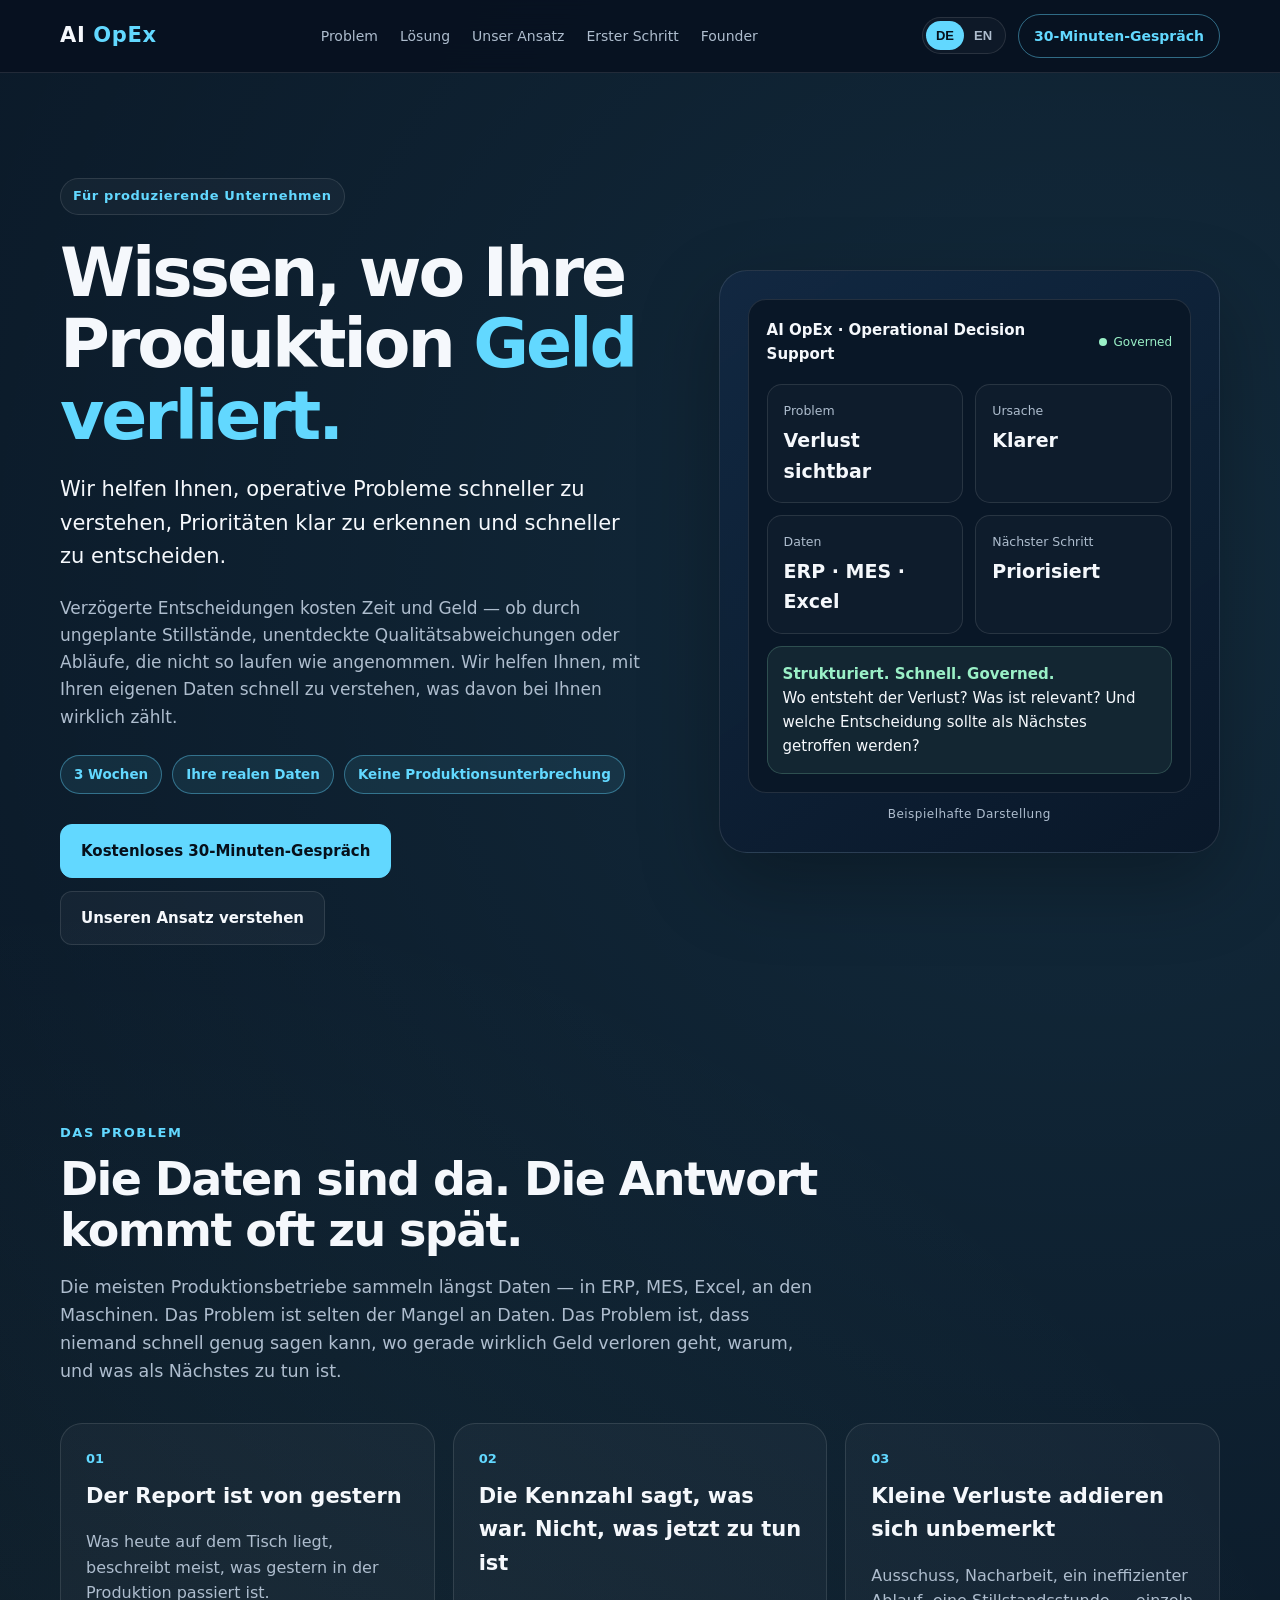
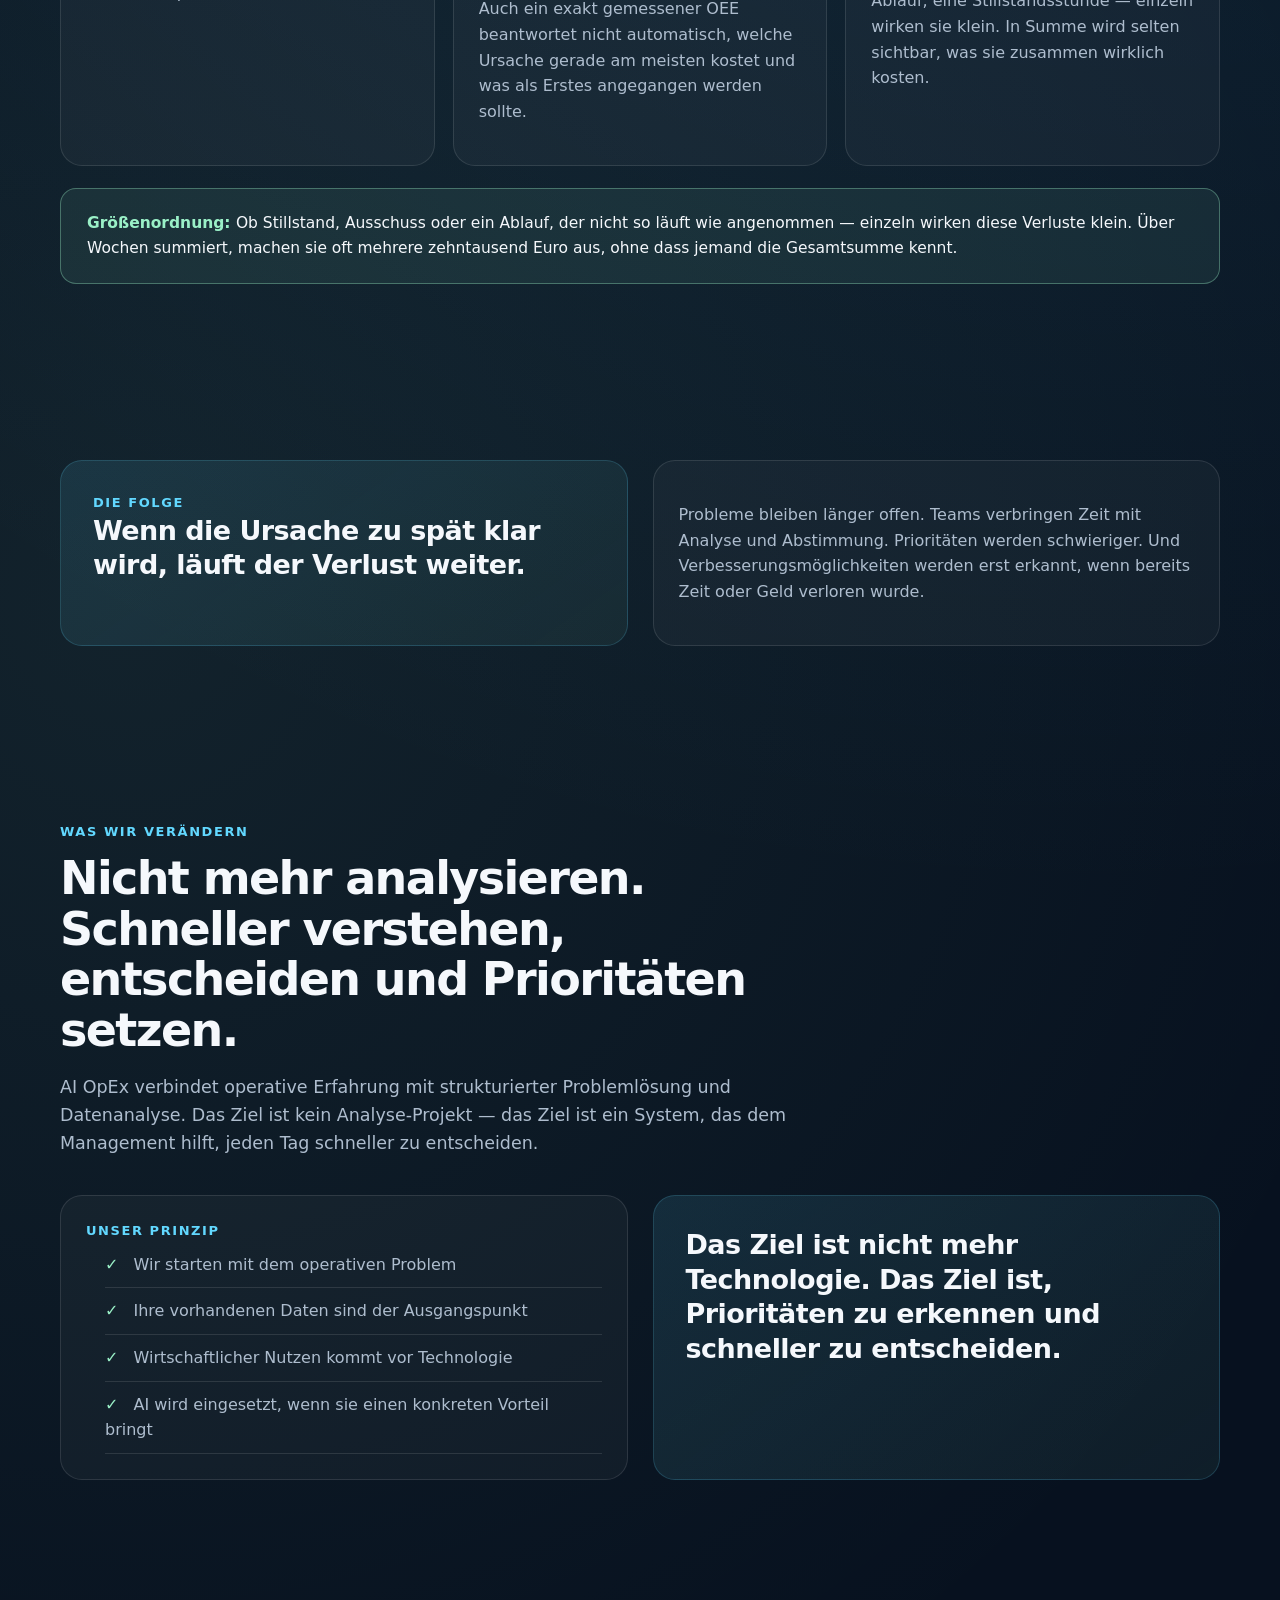
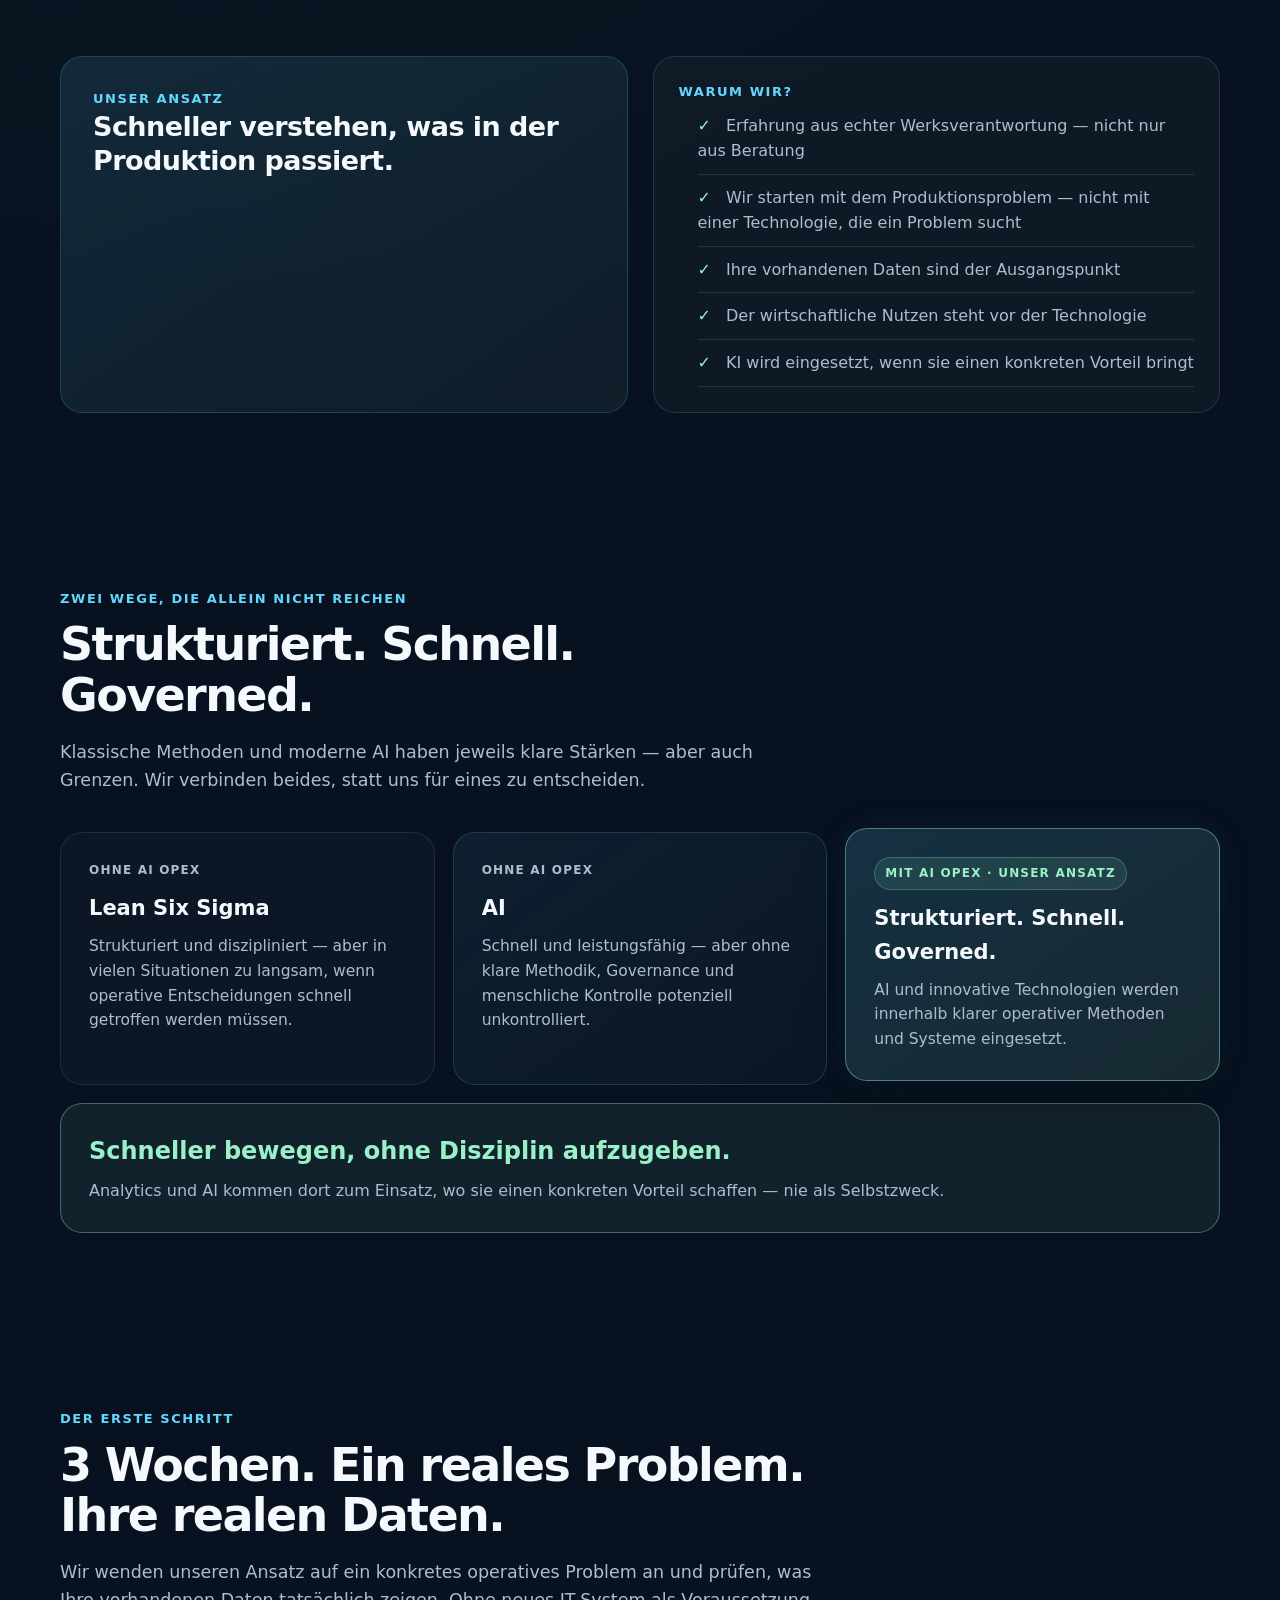
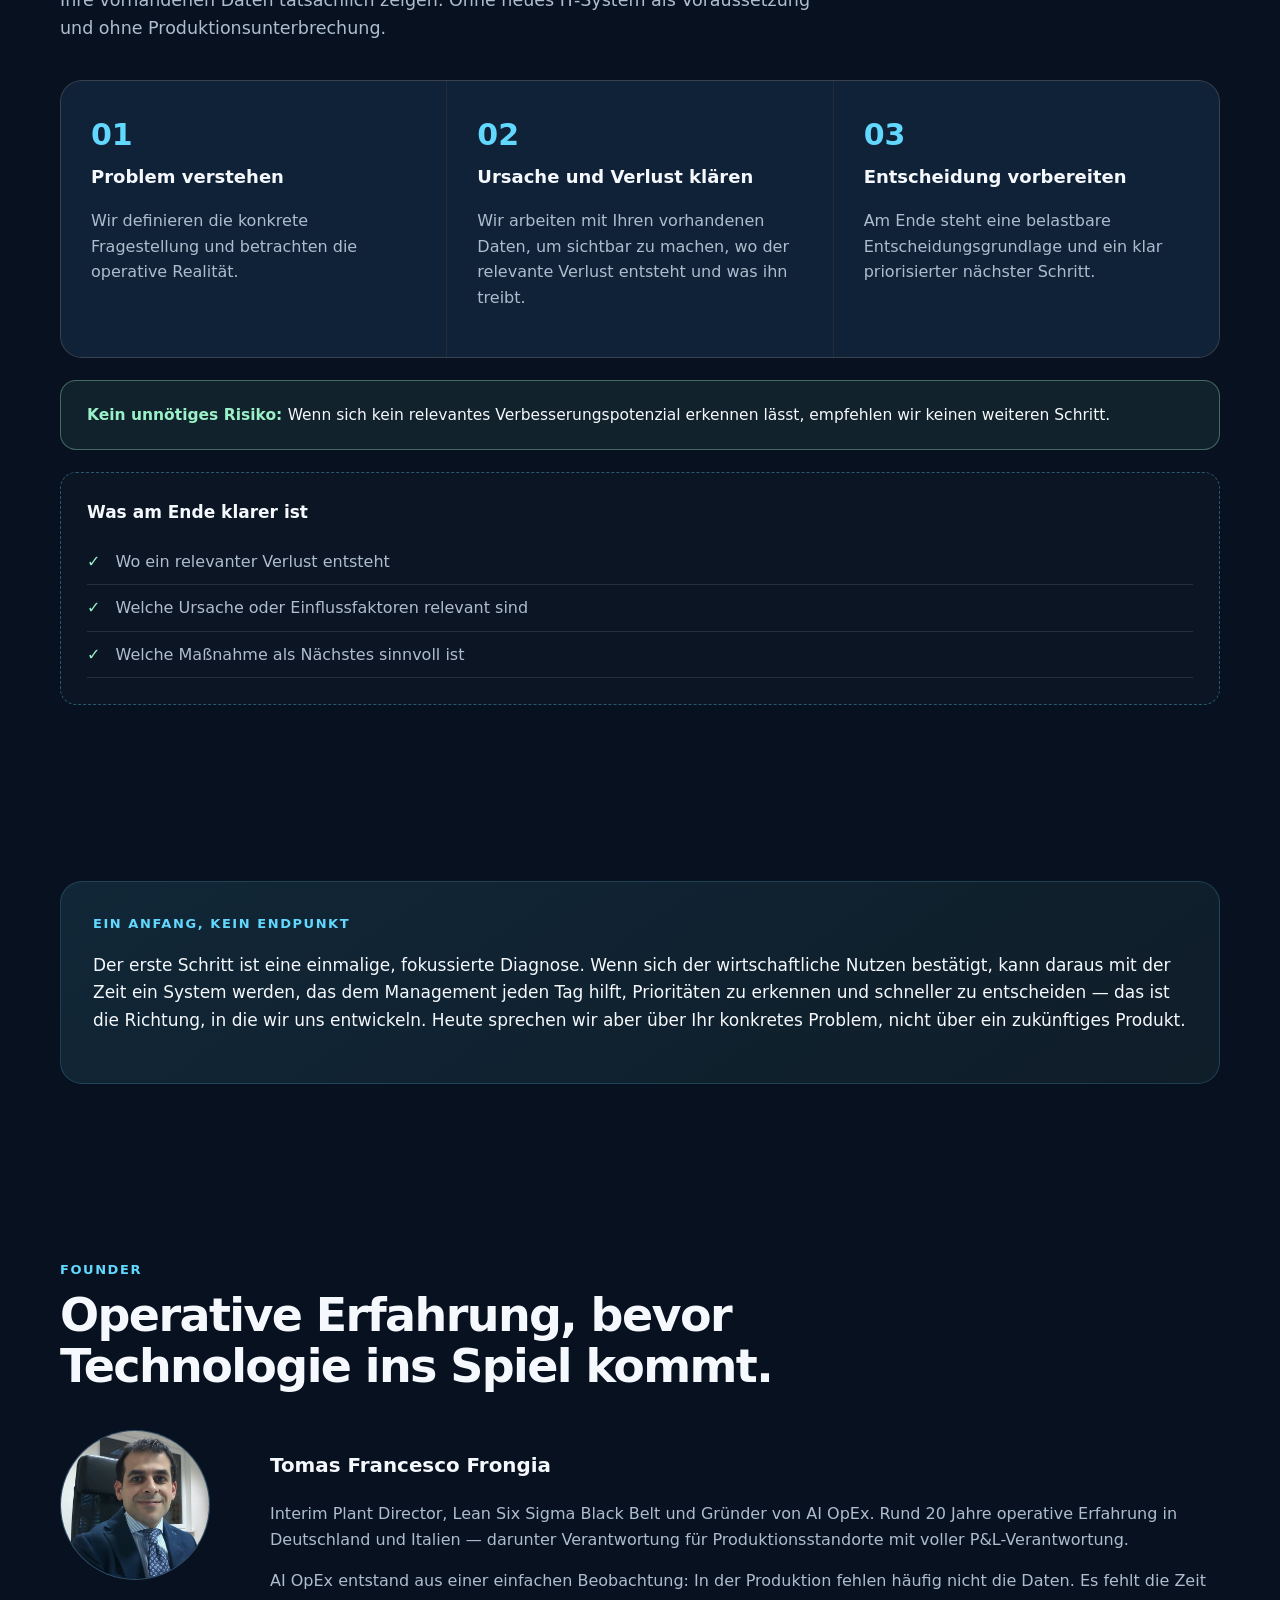
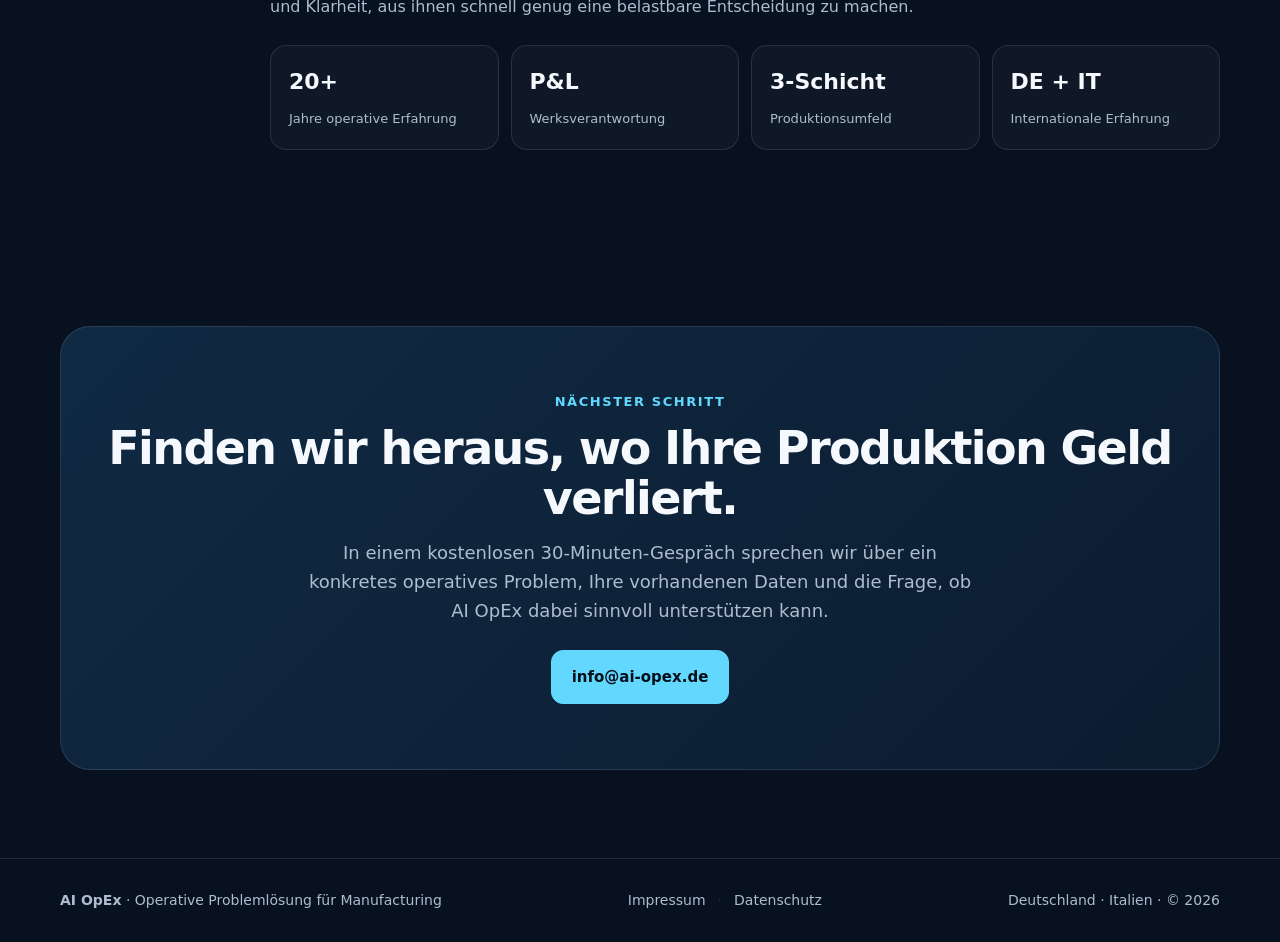
==== index.html @ 7b44a333 "Revise OEE description in index.html Updated German and English text regarding OEE estimation and me" ====
<!DOCTYPE html>
<html lang="de">
<head>
<meta charset="UTF-8">
<meta name="viewport" content="width=device-width, initial-scale=1.0">

<meta name="description"
      content="AI OpEx hilft produzierenden Unternehmen, operative Probleme schneller zu verstehen, bessere Entscheidungen zu treffen und operative Verluste zu reduzieren – mit einem strukturierten, schnellen und governeden Ansatz aus operativer Erfahrung, Datenanalyse und AI.">

<meta name="theme-color" content="#07111f">

<title>AI OpEx | Operative Probleme schneller lösen</title>

<style>

:root{
  --bg:#07111f;
  --bg2:#0b1728;
  --panel:#102238;
  --text:#f5f8fc;
  --muted:#aebdce;
  --line:rgba(255,255,255,.11);
  --accent:#62d8ff;
  --accent2:#9af0c7;
  --warning:#f0b85b;
  --max:1160px;
  --radius:22px;
}

*{
  box-sizing:border-box
}

html{
  scroll-behavior:smooth
}

body{
  margin:0;
  font-family:Inter,system-ui,-apple-system,"Segoe UI",sans-serif;
  color:var(--text);
  background:
    radial-gradient(circle at 85% 8%,rgba(98,216,255,.13),transparent 28%),
    radial-gradient(circle at 10% 30%,rgba(154,240,199,.08),transparent 25%),
    var(--bg);
  line-height:1.6;
  font-size:17px;
}

a{
  color:inherit;
  text-decoration:none;
}

.container{
  width:min(var(--max),calc(100% - 40px));
  margin:auto;
}

/* =========================================================
NAVIGATION
========================================================= */

nav{
  position:sticky;
  top:0;
  z-index:50;
  background:rgba(7,17,31,.88);
  backdrop-filter:blur(16px);
  border-bottom:1px solid var(--line);
}

.nav-inner{
  min-height:72px;
  display:flex;
  align-items:center;
  justify-content:space-between;
  gap:20px;
}

.brand{
  font-size:21px;
  font-weight:850;
  letter-spacing:.03em;
}

.brand span{
  color:var(--accent);
}

.nav-links{
  display:flex;
  gap:22px;
  color:var(--muted);
  font-size:14px;
}

.nav-links a:hover{
  color:var(--text);
}

.nav-right{
  display:flex;
  align-items:center;
  gap:12px;
}

.lang-toggle{
  display:flex;
  border:1px solid var(--line);
  border-radius:999px;
  padding:3px;
  background:rgba(255,255,255,.03);
}

.lang-toggle button{
  border:0;
  background:transparent;
  color:var(--muted);
  padding:7px 10px;
  border-radius:999px;
  cursor:pointer;
  font-weight:800;
  font-size:13px;
}

.lang-toggle button.active{
  background:var(--accent);
  color:#06101b;
}

.nav-cta{
  padding:10px 15px;
  border:1px solid rgba(98,216,255,.45);
  border-radius:999px;
  color:var(--accent);
  font-weight:800;
  font-size:14px;
}

/* =========================================================
HERO
========================================================= */

.hero{
  padding:105px 0 90px;
}

.hero-grid{
  display:grid;
  grid-template-columns:1.08fr .92fr;
  gap:70px;
  align-items:center;
}

.eyebrow,
.kicker{
  color:var(--accent);
  font-size:13px;
  font-weight:850;
  letter-spacing:.12em;
  text-transform:uppercase;
}

.eyebrow{
  display:inline-flex;
  padding:7px 12px;
  border:1px solid var(--line);
  border-radius:999px;
  background:rgba(255,255,255,.035);
  letter-spacing:.05em;
  text-transform:none;
}

h1{
  font-size:clamp(40px,5.6vw,68px);
  line-height:1.05;
  letter-spacing:-.045em;
  margin:22px 0;
}

h1 em{
  font-style:normal;
  color:var(--accent);
}

.lead{
  font-size:21px;
  color:var(--text);
  max-width:700px;
}

.sub-lead{
  font-size:17px;
  color:var(--muted);
  max-width:650px;
  margin-top:14px;
}

.flags{
  display:flex;
  flex-wrap:wrap;
  gap:10px;
  margin-top:24px;
}

.flag{
  font-size:13.5px;
  font-weight:800;
  color:var(--accent);
  border:1px solid rgba(98,216,255,.4);
  background:rgba(98,216,255,.09);
  padding:8px 13px;
  border-radius:999px;
}

.actions{
  display:flex;
  gap:13px;
  flex-wrap:wrap;
  margin-top:30px;
}

.btn{
  display:inline-flex;
  align-items:center;
  justify-content:center;
  padding:14px 20px;
  border-radius:12px;
  font-weight:850;
  font-size:15px;
  border:1px solid var(--line);
  transition:.2s transform;
}

.btn:hover{
  transform:translateY(-2px);
}

.primary{
  background:var(--accent);
  color:#06101b;
  border-color:var(--accent);
}

.secondary{
  background:rgba(255,255,255,.04);
}

/* =========================================================
HERO DASHBOARD
========================================================= */

.hero-card{
  background:linear-gradient(
    145deg,
    rgba(18,40,66,.94),
    rgba(10,24,41,.96)
  );
  border:1px solid var(--line);
  border-radius:28px;
  padding:28px;
  box-shadow:0 30px 80px rgba(0,0,0,.28);
}

.dashboard{
  border:1px solid var(--line);
  border-radius:18px;
  padding:18px;
  background:#091727;
}

.hero-caption{
  margin-top:12px;
  text-align:center;
  color:var(--muted);
  font-size:12px;
  letter-spacing:.04em;
}

.dash-top{
  display:flex;
  justify-content:space-between;
  gap:15px;
  align-items:center;
  margin-bottom:18px;
}

.dash-top strong{
  font-size:15px;
}

.status{
  font-size:12px;
  color:var(--accent2);
  display:flex;
  align-items:center;
  gap:7px;
}

.dot{
  width:8px;
  height:8px;
  border-radius:50%;
  background:var(--accent2);
}

.metric-grid{
  display:grid;
  grid-template-columns:1fr 1fr;
  gap:12px;
}

.metric{
  padding:16px;
  border:1px solid var(--line);
  border-radius:15px;
  background:rgba(255,255,255,.025);
}

.metric small{
  color:var(--muted);
  display:block;
  font-size:12.5px;
}

.metric strong{
  display:block;
  font-size:19px;
  margin-top:4px;
}

.signal{
  margin-top:12px;
  padding:15px;
  border-radius:15px;
  background:rgba(154,240,199,.07);
  border:1px solid rgba(154,240,199,.2);
  font-size:15px;
}

.signal b{
  color:var(--accent2);
}

/* =========================================================
GENERAL SECTIONS
========================================================= */

section{
  padding:88px 0;
}

.section-head{
  max-width:760px;
  margin-bottom:38px;
}

h2{
  font-size:clamp(30px,3.6vw,46px);
  line-height:1.1;
  letter-spacing:-.035em;
  margin:10px 0 15px;
}

.section-head p,
.card p,
.card li,
.step p,
.bio-text{
  color:var(--muted);
  font-size:16px;
}

.section-head p{
  font-size:17.5px;
}

/* =========================================================
CARDS
========================================================= */

.cards{
  display:grid;
  grid-template-columns:repeat(3,1fr);
  gap:18px;
}

.card{
  padding:25px;
  border:1px solid var(--line);
  background:rgba(255,255,255,.035);
  border-radius:var(--radius);
}

.number{
  font-size:13px;
  color:var(--accent);
  font-weight:900;
}

.card h3{
  font-size:21px;
  margin:10px 0;
}

.card ul{
  padding-left:19px;
}

/* =========================================================
SPLIT / HIGHLIGHT
========================================================= */

.split{
  display:grid;
  grid-template-columns:1fr 1fr;
  gap:25px;
}

.highlight{
  padding:32px;
  border-radius:var(--radius);
  background:linear-gradient(
    145deg,
    rgba(98,216,255,.11),
    rgba(154,240,199,.06)
  );
  border:1px solid rgba(98,216,255,.18);
}

blockquote{
  margin:0;
  font-size:27px;
  line-height:1.28;
  font-weight:750;
  letter-spacing:-.02em;
}

.checklist{
  list-style:none;
  padding:0;
  margin:0;
}

.checklist li{
  padding:10px 0;
  border-bottom:1px solid var(--line);
  color:var(--muted);
  font-size:16px;
}

.checklist li::before{
  content:"✓";
  color:var(--accent2);
  font-weight:900;
  margin-right:10px;
}

/* =========================================================
METHOD
========================================================= */

.method-grid{
  display:grid;
  grid-template-columns:repeat(3,1fr);
  gap:18px;
}

.method-card{
  padding:28px;
  border:1px solid var(--line);
  border-radius:var(--radius);
  background:rgba(255,255,255,.035);
  position:relative;

  transition:
    transform .25s ease,
    border-color .25s ease,
    box-shadow .25s ease,
    background .25s ease;
}

/* ---------------------------------------------------------
01 — LEAN SIX SIGMA
Neutral / stable
--------------------------------------------------------- */

.method-card:nth-child(1){
  background:rgba(255,255,255,.025);
  border-color:rgba(255,255,255,.09);
}

/* ---------------------------------------------------------
02 — AI
More attention, but not the final answer
--------------------------------------------------------- */

.method-card:nth-child(2){
  background:
    linear-gradient(
      145deg,
      rgba(98,216,255,.075),
      rgba(255,255,255,.025)
    );

  border-color:rgba(98,216,255,.18);
}

/* ---------------------------------------------------------
03 — AI OpEx
Dominant / preferred solution
--------------------------------------------------------- */

.method-card:nth-child(3){
  background:
    linear-gradient(
      145deg,
      rgba(98,216,255,.16),
      rgba(154,240,199,.11)
    );

  border-color:rgba(154,240,199,.42);

  box-shadow:
    0 18px 50px rgba(0,0,0,.22),
    0 0 35px rgba(98,216,255,.07);

  transform:translateY(-4px);
}

/* ---------------------------------------------------------
HOVER
--------------------------------------------------------- */

.method-card:hover{
  transform:translateY(-5px);
  border-color:rgba(98,216,255,.35);
}

.method-card:nth-child(3):hover{
  border-color:rgba(154,240,199,.65);

  box-shadow:
    0 22px 60px rgba(0,0,0,.28),
    0 0 45px rgba(98,216,255,.11);
}

.method-card h3{
  font-size:21px;
  margin:12px 0 8px;
}

.method-card p{
  color:var(--muted);
  font-size:15.5px;
  margin:0;
}

.method-label{
  color:var(--muted);
  font-size:12px;
  font-weight:850;
  letter-spacing:.1em;
  text-transform:uppercase;
}

/* AI OpEx label */

.method-card:nth-child(3) .method-label{
  color:var(--accent2);
}

.method-recommended{
  display:inline-flex;
  align-items:center;
  padding:6px 10px;
  border-radius:999px;

  background:rgba(154,240,199,.10);
  border:1px solid rgba(154,240,199,.25);
}

.method-card:nth-child(3) h3{
  color:var(--text);
}

.method-result{
  margin-top:18px;
  padding:28px;
  border-radius:var(--radius);

  border:1px solid rgba(154,240,199,.35);
  background:rgba(154,240,199,.08);
}

.method-result h3{
  margin:0 0 8px;
  font-size:24px;
}

.method-result p{
  color:var(--muted);
  margin:0;
  font-size:16px;
}

.method-result strong{
  color:var(--accent2);
}

/* =========================================================
PROCESS
========================================================= */

.process{
  display:grid;
  grid-template-columns:repeat(3,1fr);
  gap:1px;

  background:var(--line);
  border:1px solid var(--line);
  border-radius:var(--radius);
  overflow:hidden;
}

.step{
  background:var(--panel);
  padding:30px;
}

.step .num{
  font-size:30px;
  font-weight:900;
  color:var(--accent);
}

.step h3{
  margin:4px 0 8px;
  font-size:18px;
}

.note{
  margin-top:22px;
  padding:22px 26px;

  border-left:2px solid var(--warning);
  background:rgba(240,184,91,.08);

  border-radius:0 16px 16px 0;

  font-size:15.5px;
  color:var(--muted);
}

.note strong{
  color:var(--text);
}

.output-box{
  margin-top:22px;
  padding:26px;

  border:1px dashed rgba(98,216,255,.35);
  border-radius:16px;
  background:rgba(255,255,255,.02);
}

.output-box h3{
  font-size:17px;
  margin:0 0 12px;
}

/* =========================================================
FOUNDER
========================================================= */

.bio{
  display:grid;
  grid-template-columns:180px 1fr;
  gap:30px;
  align-items:start;
}

.portrait{
  width:150px;
  height:150px;
  border-radius:50%;
  border:1px solid var(--line);
  overflow:hidden;
  background:#173653;
  display:grid;
  place-items:center;
}

.portrait img{
  width:100%;
  height:100%;
  object-fit:cover;
  display:block;
}

.stats{
  display:grid;
  grid-template-columns:repeat(4,1fr);
  gap:12px;
  margin-top:25px;
}

.stat{
  padding:18px;

  border:1px solid var(--line);
  border-radius:16px;
  background:rgba(255,255,255,.03);
}

.stat strong{
  font-size:22px;
  display:block;
  margin-bottom:5px;
}

.stat span{
  color:var(--muted);
  font-size:13px;
}

/* =========================================================
GUARANTEE
========================================================= */

.guarantee{
  padding:22px 26px;

  border:1px solid rgba(154,240,199,.35);
  background:rgba(154,240,199,.08);

  border-radius:16px;

  font-size:15.5px;
  color:var(--text);

  margin-top:22px;
}

.guarantee strong{
  color:var(--accent2);
}

/* =========================================================
CTA
========================================================= */

.cta{
  text-align:center;
  padding:65px 30px;

  border-radius:30px;

  background:linear-gradient(
    135deg,
    #102a43,
    #0b1c30
  );

  border:1px solid var(--line);
}

.cta p{
  max-width:680px;
  margin:0 auto 25px;

  color:var(--muted);
  font-size:18px;
}

/* =========================================================
FOOTER
========================================================= */

footer{
  border-top:1px solid var(--line);

  padding:30px 0;

  color:var(--muted);
  font-size:14px;
}

.footer-inner{
  display:flex;
  justify-content:space-between;
  align-items:center;
  gap:20px;
  flex-wrap:wrap;
}

.footer-legal{
  display:flex;
  align-items:center;
  gap:12px;
}

.footer-legal a:hover{
  color:var(--text);
}

.footer-sep{
  color:var(--line);
}

.hidden{
  display:none !important;
}

/* =========================================================
RESPONSIVE
========================================================= */

@media(max-width:1050px){

  .nav-links{
    gap:15px;
  }

}

@media(max-width:900px){

  .hero-grid,
  .split,
  .bio{
    grid-template-columns:1fr;
  }

  .cards,
  .process,
  .method-grid{
    grid-template-columns:1fr;
  }

  .method-card:nth-child(3){
    transform:none;
  }

  .stats{
    grid-template-columns:1fr 1fr;
  }

  .nav-links{
    display:none;
  }

  .hero{
    padding-top:75px;
  }

}

@media(max-width:560px){

  .container{
    width:min(var(--max),calc(100% - 26px));
  }

  body{
    font-size:16px;
  }

  section{
    padding:62px 0;
  }

  .nav-cta{
    display:none;
  }

  .metric-grid,
  .stats{
    grid-template-columns:1fr;
  }

  .footer-inner{
    flex-direction:column;
    align-items:flex-start;
  }

}

/* =========================================================
END CSS
========================================================= */

</style>
</head>


<body>


<!-- =========================================================
NAVIGATION
========================================================= -->

<nav>

<div class="container nav-inner">


  <a class="brand" href="#top">
    AI <span>OpEx</span>
  </a>


  <div class="nav-links">


    <a href="#problem">

      <span data-de>
        Problem
      </span>

      <span data-en class="hidden">
        Problem
      </span>

    </a>


    <a href="#loesung">

      <span data-de>
        Lösung
      </span>

      <span data-en class="hidden">
        Solution
      </span>

    </a>


    <a href="#ansatz">

      <span data-de>
        Unser Ansatz
      </span>

      <span data-en class="hidden">
        Our approach
      </span>

    </a>


    <a href="#prozess">

      <span data-de>
        Erster Schritt
      </span>

      <span data-en class="hidden">
        First step
      </span>

    </a>


    <a href="#ueber">

      <span data-de>
        Founder
      </span>

      <span data-en class="hidden">
        Founder
      </span>

    </a>


  </div>


  <div class="nav-right">


    <div class="lang-toggle" aria-label="Language selector">

      <button
        id="deBtn"
        class="active"
        type="button"
        onclick="setLang('de')"
      >
        DE
      </button>


      <button
        id="enBtn"
        type="button"
        onclick="setLang('en')"
      >
        EN
      </button>

    </div>


    <a class="nav-cta" href="#kontakt">

      <span data-de>
        30-Minuten-Gespräch
      </span>

      <span data-en class="hidden">
        30-min conversation
      </span>

    </a>


  </div>

</div>

</nav>


<main id="top">


<!-- =========================================================
HERO
========================================================= -->

<section class="hero">

<div class="container hero-grid">


  <div data-de>

    <div class="eyebrow">
      Für produzierende Unternehmen
    </div>


    <h1>
      Wissen, wo Ihre Produktion
      <em>Geld verliert.</em>
    </h1>


    <p class="lead">
      Wir helfen Ihnen, operative Probleme schneller zu verstehen,
      Prioritäten klar zu erkennen und schneller zu entscheiden.
    </p>


    <p class="sub-lead">
      Verzögerte Entscheidungen kosten Zeit und Geld — ob durch
      ungeplante Stillstände, unentdeckte Qualitätsabweichungen
      oder Abläufe, die nicht so laufen wie angenommen. Wir helfen
      Ihnen, mit Ihren eigenen Daten schnell zu verstehen, was davon
      bei Ihnen wirklich zählt.
    </p>


    <div class="flags">

      <span class="flag">
        3 Wochen
      </span>

      <span class="flag">
        Ihre realen Daten
      </span>

      <span class="flag">
        Keine Produktionsunterbrechung
      </span>

    </div>


    <div class="actions">

      <a class="btn primary" href="#kontakt">
        Kostenloses 30-Minuten-Gespräch
      </a>

      <a class="btn secondary" href="#ansatz">
        Unseren Ansatz verstehen
      </a>

    </div>

  </div>


  <div data-en class="hidden">

    <div class="eyebrow">
      For manufacturing companies
    </div>


    <h1>
      Know where your production is
      <em>losing money.</em>
    </h1>


    <p class="lead">
      We help you understand operational problems faster,
      see priorities clearly and decide faster.
    </p>


    <p class="sub-lead">
      Delayed decisions cost time and money — whether through
      unplanned downtime, undetected quality deviations, or
      processes that don't run the way you assume. We help you
      use your own data to quickly see what actually matters
      in your plant.
    </p>


    <div class="flags">

      <span class="flag">
        3 weeks
      </span>

      <span class="flag">
        Your real data
      </span>

      <span class="flag">
        No production interruption
      </span>

    </div>


    <div class="actions">

      <a class="btn primary" href="#kontakt">
        Free 30-minute conversation
      </a>

      <a class="btn secondary" href="#ansatz">
        Understand our approach
      </a>

    </div>

  </div>


  <!-- HERO VISUAL -->

  <div class="hero-card">

    <div class="dashboard">


      <div class="dash-top">

        <strong>
          AI OpEx · Operational Decision Support
        </strong>


        <span class="status">

          <span class="dot"></span>

          <span data-de>
            Governed
          </span>

          <span data-en class="hidden">
            Governed
          </span>

        </span>

      </div>


      <div class="metric-grid">


        <div class="metric">

          <small>

            <span data-de>
              Problem
            </span>

            <span data-en class="hidden">
              Problem
            </span>

          </small>


          <strong data-de>
            Verlust sichtbar
          </strong>

          <strong data-en class="hidden">
            Loss visible
          </strong>

        </div>


        <div class="metric">

          <small>

            <span data-de>
              Ursache
            </span>

            <span data-en class="hidden">
              Cause
            </span>

          </small>


          <strong data-de>
            Klarer
          </strong>

          <strong data-en class="hidden">
            Clearer
          </strong>

        </div>


        <div class="metric">

          <small>

            <span data-de>
              Daten
            </span>

            <span data-en class="hidden">
              Data
            </span>

          </small>


          <strong>
            ERP · MES · Excel
          </strong>

        </div>


        <div class="metric">

          <small>

            <span data-de>
              Nächster Schritt
            </span>

            <span data-en class="hidden">
              Next action
            </span>

          </small>


          <strong data-de>
            Priorisiert
          </strong>

          <strong data-en class="hidden">
            Prioritised
          </strong>

        </div>


      </div>


      <div class="signal">

        <b data-de>
          Strukturiert. Schnell. Governed.
        </b>

        <b data-en class="hidden">
          Structured. Fast. Governed.
        </b>


        <br>


        <span data-de>
          Wo entsteht der Verlust? Was ist relevant?
          Und welche Entscheidung sollte als Nächstes getroffen werden?
        </span>

        <span data-en class="hidden">
          Where is the loss occurring? What matters?
          And what decision should be made next?
        </span>

      </div>


    </div>

    <div class="hero-caption" data-de>
      Beispielhafte Darstellung
    </div>

    <div class="hero-caption hidden" data-en>
      Illustrative example
    </div>

  </div>

</div>

</section>


<!-- =========================================================
PROBLEM
========================================================= -->

<section id="problem">

<div class="container">


  <div class="section-head" data-de>

    <div class="kicker">
      Das Problem
    </div>


    <h2>
      Die Daten sind da. Die Antwort kommt oft zu spät.
    </h2>


    <p>
      Die meisten Produktionsbetriebe sammeln längst Daten — in ERP, MES,
      Excel, an den Maschinen. Das Problem ist selten der Mangel an Daten.
      Das Problem ist, dass niemand schnell genug sagen kann, wo gerade
      wirklich Geld verloren geht, warum, und was als Nächstes zu tun ist.
    </p>

  </div>


  <div class="section-head hidden" data-en>

    <div class="kicker">
      The problem
    </div>


    <h2>
      The data is there. The answer often comes too late.
    </h2>


    <p>
      Most manufacturing companies already collect data — in ERP, MES,
      Excel, on the machines. The problem is rarely a lack of data.
      The problem is that no one can say quickly enough where money is
      really being lost right now, why, and what to do next.
    </p>

  </div>


  <div class="cards">


    <article class="card">

      <div class="number">
        01
      </div>


      <h3 data-de>
        Der Report ist von gestern
      </h3>

      <h3 data-en class="hidden">
        The report is from yesterday
      </h3>


      <p data-de>
        Was heute auf dem Tisch liegt, beschreibt meist,
        was gestern in der Produktion passiert ist.
      </p>

      <p data-en class="hidden">
        What's on the table today usually describes
        what happened in production yesterday.
      </p>

    </article>


    <article class="card">

      <div class="number">
        02
      </div>


      <h3 data-de>
        Die Kennzahl sagt, was war. Nicht, was jetzt zu tun ist
      </h3>

      <h3 data-en class="hidden">
        The number tells you what happened. Not what to do next
      </h3>


      <p data-de>
        Auch ein exakt gemessener OEE beantwortet nicht automatisch,
        welche Ursache gerade am meisten kostet und was als Erstes
        angegangen werden sollte.
      </p>

      <p data-en class="hidden">
        Even a precisely measured OEE doesn't automatically tell you
        which cause is costing the most right now, or what to
        tackle first.
      </p>

    </article>


    <article class="card">

      <div class="number">
        03
      </div>


      <h3 data-de>
        Kleine Verluste addieren sich unbemerkt
      </h3>

      <h3 data-en class="hidden">
        Small losses add up unnoticed
      </h3>


      <p data-de>
        Ausschuss, Nacharbeit, ein ineffizienter Ablauf, eine
        Stillstandsstunde — einzeln wirken sie klein. In Summe
        wird selten sichtbar, was sie zusammen wirklich kosten.
      </p>

      <p data-en class="hidden">
        Scrap, rework, an inefficient process, an hour of
        downtime — each looks small on its own. What they add
        up to is rarely made visible.
      </p>

    </article>


  </div>


  <div class="guarantee" data-de>
    <strong>
      Größenordnung:
    </strong>
    Ob Stillstand, Ausschuss oder ein Ablauf, der nicht so läuft
    wie angenommen — einzeln wirken diese Verluste klein. Über
    Wochen summiert, machen sie oft mehrere zehntausend Euro aus,
    ohne dass jemand die Gesamtsumme kennt.
  </div>

  <div class="guarantee hidden" data-en>
    <strong>
      Order of magnitude:
    </strong>
    Whether it's downtime, scrap, or a process that doesn't run
    as assumed — each loss looks small on its own. Summed up over
    weeks, they often add up to tens of thousands of euros,
    without anyone knowing the total.
  </div>

</div>

</section>


<!-- =========================================================
CONSEQUENCE
========================================================= -->

<section id="konsequenz">

<div class="container split">


  <div class="highlight">

    <div class="kicker" data-de>
      Die Folge
    </div>

    <div class="kicker hidden" data-en>
      The consequence
    </div>


    <blockquote data-de>
      Wenn die Ursache zu spät klar wird,
      läuft der Verlust weiter.
    </blockquote>

    <blockquote data-en class="hidden">
      When the cause becomes clear too late,
      the loss continues.
    </blockquote>

  </div>


  <div class="card">

    <p data-de>
      Probleme bleiben länger offen. Teams verbringen Zeit mit
      Analyse und Abstimmung. Prioritäten werden schwieriger.
      Und Verbesserungsmöglichkeiten werden erst erkannt,
      wenn bereits Zeit oder Geld verloren wurde.
    </p>

    <p data-en class="hidden">
      Problems remain open longer. Teams spend time analysing
      and aligning. Priorities become harder to see.
      And improvement opportunities may only be recognised
      after time or money has already been lost.
    </p>

  </div>

</div>

</section>


<!-- =========================================================
SOLUTION
========================================================= -->

<section id="loesung">

<div class="container">


  <div class="section-head" data-de>

    <div class="kicker">
      Was wir verändern
    </div>


    <h2>
      Nicht mehr analysieren.
      Schneller verstehen, entscheiden und Prioritäten setzen.
    </h2>


    <p>
      AI OpEx verbindet operative Erfahrung mit strukturierter
      Problemlösung und Datenanalyse. Das Ziel ist kein
      Analyse-Projekt — das Ziel ist ein System, das dem
      Management hilft, jeden Tag schneller zu entscheiden.
    </p>

  </div>


  <div class="section-head hidden" data-en>

    <div class="kicker">
      What we change
    </div>


    <h2>
      Don't analyse more.
      Understand, decide and set priorities faster.
    </h2>


    <p>
      AI OpEx combines operational experience with structured
      problem-solving and data analysis. The goal is not an
      analysis project — the goal is a system that helps
      management decide faster, every day.
    </p>

  </div>


  <div class="split">


    <div class="card">

      <div class="kicker" data-de>
        Unser Prinzip
      </div>

      <div class="kicker hidden" data-en>
        Our principle
      </div>


      <ul class="checklist">

        <li data-de>
          Wir starten mit dem operativen Problem
        </li>

        <li data-en class="hidden">
          We start with the operational problem
        </li>


        <li data-de>
          Ihre vorhandenen Daten sind der Ausgangspunkt
        </li>

        <li data-en class="hidden">
          Your existing data is the starting point
        </li>


        <li data-de>
          Wirtschaftlicher Nutzen kommt vor Technologie
        </li>

        <li data-en class="hidden">
          Economic value comes before technology
        </li>


        <li data-de>
          AI wird eingesetzt, wenn sie einen konkreten Vorteil bringt
        </li>

        <li data-en class="hidden">
          AI is used where it creates a concrete advantage
        </li>

      </ul>

    </div>


    <div class="highlight">

      <blockquote data-de>
        Das Ziel ist nicht mehr Technologie.
        Das Ziel ist, Prioritäten zu erkennen und schneller
        zu entscheiden.
      </blockquote>

      <blockquote data-en class="hidden">
        The goal is not more technology.
        The goal is to see priorities clearly and decide
        faster.
      </blockquote>

    </div>


  </div>

</div>

</section>


<!-- =========================================================
OUR APPROACH
========================================================= -->

<section id="ansatz">

<div class="container split">


  <div class="highlight">

    <div class="kicker" data-de>
      Unser Ansatz
    </div>

    <div class="kicker hidden" data-en>
      Our approach
    </div>


    <blockquote data-de>
      Schneller verstehen, was in der Produktion passiert.
    </blockquote>

    <blockquote data-en class="hidden">
      Understand faster what is happening in production.
    </blockquote>

  </div>


  <div class="card">

    <div class="kicker" data-de>
      Warum Wir?
    </div>

    <div class="kicker hidden" data-en>
      Why Us?
    </div>


    <ul class="checklist">


      <li data-de>
        Erfahrung aus echter Werksverantwortung — nicht nur aus Beratung
      </li>

      <li data-en class="hidden">
        Experience from real plant responsibility — not just consulting
      </li>


      <li data-de>
        Wir starten mit dem Produktionsproblem —
        nicht mit einer Technologie, die ein Problem sucht
      </li>

      <li data-en class="hidden">
        We start with the production problem —
        not with a technology looking for one
      </li>


      <li data-de>
        Ihre vorhandenen Daten sind der Ausgangspunkt
      </li>

      <li data-en class="hidden">
        Your existing data is the starting point
      </li>


      <li data-de>
        Der wirtschaftliche Nutzen steht vor der Technologie
      </li>

      <li data-en class="hidden">
        Economic value comes before technology
      </li>


      <li data-de>
        KI wird eingesetzt, wenn sie einen konkreten Vorteil bringt
      </li>

      <li data-en class="hidden">
        AI is used where it creates a concrete advantage
      </li>


    </ul>

  </div>

</div>

</section>


<!-- =========================================================
METHOD
========================================================= -->

<section id="methode">

<div class="container">


  <div class="section-head" data-de>

    <div class="kicker">
      Zwei Wege, die allein nicht reichen
    </div>


    <h2>
      Strukturiert. Schnell. Governed.
    </h2>


    <p>
      Klassische Methoden und moderne AI haben jeweils klare Stärken —
      aber auch Grenzen. Wir verbinden beides, statt uns für eines
      zu entscheiden.
    </p>

  </div>


  <div class="section-head hidden" data-en>

    <div class="kicker">
      Two approaches that fall short alone
    </div>


    <h2>
      Structured. Fast. Governed.
    </h2>


    <p>
      Traditional methods and modern AI each have clear strengths —
      but also limitations. We combine both, instead of choosing
      one.
    </p>

  </div>


  <div class="method-grid">


    <!-- 01 -->

    <article class="method-card">

      <div class="method-label" data-de>
        Ohne AI OpEx
      </div>

      <div class="method-label hidden" data-en>
        Without AI OpEx
      </div>


      <h3 data-de>
        Lean Six Sigma
      </h3>

      <h3 data-en class="hidden">
        Lean Six Sigma
      </h3>


      <p data-de>
        Strukturiert und diszipliniert — aber in vielen Situationen
        zu langsam, wenn operative Entscheidungen schnell getroffen
        werden müssen.
      </p>

      <p data-en class="hidden">
        Structured and disciplined — but in many situations
        too slow when operational decisions need to be made quickly.
      </p>

    </article>


    <!-- 02 -->

    <article class="method-card">

      <div class="method-label" data-de>
        Ohne AI OpEx
      </div>

      <div class="method-label hidden" data-en>
        Without AI OpEx
      </div>


      <h3 data-de>
        AI
      </h3>

      <h3 data-en class="hidden">
        AI
      </h3>


      <p data-de>
        Schnell und leistungsfähig — aber ohne klare Methodik,
        Governance und menschliche Kontrolle potenziell
        unkontrolliert.
      </p>

      <p data-en class="hidden">
        Fast and powerful — but without clear methodology,
        governance and human oversight, potentially uncontrolled.
      </p>

    </article>


    <!-- 03 -->

    <article class="method-card">

      <div class="method-label method-recommended" data-de>
        Mit AI OpEx · Unser Ansatz
      </div>

      <div class="method-label method-recommended hidden" data-en>
        With AI OpEx · Our approach
      </div>


      <h3 data-de>
        Strukturiert. Schnell. Governed.
      </h3>

      <h3 data-en class="hidden">
        Structured. Fast. Governed.
      </h3>


      <p data-de>
        AI und innovative Technologien werden innerhalb klarer
        operativer Methoden und Systeme eingesetzt.
      </p>

      <p data-en class="hidden">
        AI and innovative technologies are integrated within
        clear operational methods and systems.
      </p>

    </article>


  </div>


  <div class="method-result">


    <h3 data-de>
      <strong>
        Schneller bewegen, ohne Disziplin aufzugeben.
      </strong>
    </h3>


    <h3 data-en class="hidden">
      <strong>
        Move faster, without giving up discipline.
      </strong>
    </h3>


    <p data-de>
      Analytics und AI kommen dort zum Einsatz, wo sie einen
      konkreten Vorteil schaffen — nie als Selbstzweck.
    </p>


    <p data-en class="hidden">
      Analytics and AI are used only where they create a
      concrete advantage — never as an end in themselves.
    </p>


  </div>

</div>

</section>


<!-- =========================================================
FIRST STEP
========================================================= -->

<section id="prozess">

<div class="container">


  <div class="section-head" data-de>

    <div class="kicker">
      Der erste Schritt
    </div>


    <h2>
      3 Wochen. Ein reales Problem. Ihre realen Daten.
    </h2>


    <p>
      Wir wenden unseren Ansatz auf ein konkretes operatives Problem an
      und prüfen, was Ihre vorhandenen Daten tatsächlich zeigen.
      Ohne neues IT-System als Voraussetzung und ohne
      Produktionsunterbrechung.
    </p>

  </div>


  <div class="section-head hidden" data-en>

    <div class="kicker">
      The first step
    </div>


    <h2>
      3 weeks. One real problem. Your real data.
    </h2>


    <p>
      We apply our approach to one concrete operational problem
      and examine what your existing data actually shows.
      No new IT system required and no production interruption.
    </p>

  </div>


  <div class="process">


    <div class="step">

      <div class="num">
        01
      </div>


      <h3 data-de>
        Problem verstehen
      </h3>

      <h3 data-en class="hidden">
        Understand the problem
      </h3>


      <p data-de>
        Wir definieren die konkrete Fragestellung
        und betrachten die operative Realität.
      </p>

      <p data-en class="hidden">
        We define the concrete question
        and look at the operational reality.
      </p>

    </div>


    <div class="step">

      <div class="num">
        02
      </div>


      <h3 data-de>
        Ursache und Verlust klären
      </h3>

      <h3 data-en class="hidden">
        Clarify cause and loss
      </h3>


      <p data-de>
        Wir arbeiten mit Ihren vorhandenen Daten, um sichtbar
        zu machen, wo der relevante Verlust entsteht und was
        ihn treibt.
      </p>

      <p data-en class="hidden">
        We work with your existing data to make visible
        where the relevant loss occurs and what drives it.
      </p>

    </div>


    <div class="step">

      <div class="num">
        03
      </div>


      <h3 data-de>
        Entscheidung vorbereiten
      </h3>

      <h3 data-en class="hidden">
        Prepare the decision
      </h3>


      <p data-de>
        Am Ende steht eine belastbare Entscheidungsgrundlage
        und ein klar priorisierter nächster Schritt.
      </p>

      <p data-en class="hidden">
        The result is an evidence-based decision foundation
        and one clearly prioritised next action.
      </p>

    </div>


  </div>


  <div class="guarantee" data-de>

    <strong>
      Kein unnötiges Risiko:
    </strong>

    Wenn sich kein relevantes Verbesserungspotenzial erkennen lässt,
    empfehlen wir keinen weiteren Schritt.

  </div>


  <div class="guarantee hidden" data-en>

    <strong>
      No unnecessary risk:
    </strong>

    If no relevant improvement potential can be identified,
    we do not recommend a further step.

  </div>


  <div class="output-box">


    <h3 data-de>
      Was am Ende klarer ist
    </h3>

    <h3 data-en class="hidden">
      What becomes clear
    </h3>


    <ul class="checklist">


      <li data-de>
        Wo ein relevanter Verlust entsteht
      </li>

      <li data-en class="hidden">
        Where a relevant loss occurs
      </li>


      <li data-de>
        Welche Ursache oder Einflussfaktoren relevant sind
      </li>

      <li data-en class="hidden">
        Which causes or influencing factors matter
      </li>


      <li data-de>
        Welche Maßnahme als Nächstes sinnvoll ist
      </li>

      <li data-en class="hidden">
        Which action makes sense next
      </li>


    </ul>

  </div>

</div>

</section>


<!-- =========================================================
VISION
========================================================= -->

<section id="vision">

<div class="container">

  <div class="highlight">

    <div class="kicker" data-de>
      Ein Anfang, kein Endpunkt
    </div>

    <div class="kicker hidden" data-en>
      A beginning, not an endpoint
    </div>


    <p data-de>
      Der erste Schritt ist eine einmalige, fokussierte Diagnose.
      Wenn sich der wirtschaftliche Nutzen bestätigt, kann daraus
      mit der Zeit ein System werden, das dem Management jeden
      Tag hilft, Prioritäten zu erkennen und schneller zu
      entscheiden — das ist die Richtung, in die wir uns
      entwickeln. Heute sprechen wir aber über Ihr konkretes
      Problem, nicht über ein zukünftiges Produkt.
    </p>

    <p data-en class="hidden">
      The first step is a one-off, focused diagnosis. If the
      economic value is confirmed, it can evolve into a system
      that helps management see priorities and decide faster,
      every day — that's the direction we're moving in. Today,
      though, we're talking about your specific problem, not a
      future product.
    </p>

  </div>

</div>

</section>


<!-- =========================================================
FOUNDER
========================================================= -->

<section id="ueber">

<div class="container">


  <div class="section-head">


    <div class="kicker">
      Founder
    </div>


    <h2 data-de>
      Operative Erfahrung, bevor Technologie ins Spiel kommt.
    </h2>

    <h2 data-en class="hidden">
      Operational experience before technology comes into play.
    </h2>

  </div>


  <div class="bio">


    <div class="portrait">

      <img
        src="tomas-frongia.jpg"
        alt="Tomas Francesco Frongia"
      >

    </div>


    <div>


      <h3>
        Tomas Francesco Frongia
      </h3>


      <p class="bio-text" data-de>
        Interim Plant Director, Lean Six Sigma Black Belt und Gründer
        von AI OpEx. Rund 20 Jahre operative Erfahrung in Deutschland
        und Italien — darunter Verantwortung für Produktionsstandorte
        mit voller P&amp;L-Verantwortung.
      </p>


      <p class="bio-text hidden" data-en>
        Interim Plant Director, Lean Six Sigma Black Belt and founder
        of AI OpEx. Around 20 years of operational experience in
        Germany and Italy, including responsibility for manufacturing
        sites with full P&amp;L ownership.
      </p>


      <p class="bio-text" data-de>
        AI OpEx entstand aus einer einfachen Beobachtung:
        In der Produktion fehlen häufig nicht die Daten.
        Es fehlt die Zeit und Klarheit, aus ihnen schnell genug
        eine belastbare Entscheidung zu machen.
      </p>


      <p class="bio-text hidden" data-en>
        AI OpEx grew from a simple observation:
        manufacturing companies often do not lack data.
        They lack the time and clarity to turn it into
        a reliable decision quickly enough.
      </p>


      <div class="stats">


        <div class="stat">

          <strong>
            20+
          </strong>

          <span data-de>
            Jahre operative Erfahrung
          </span>

          <span data-en class="hidden">
            Years of operational experience
          </span>

        </div>


        <div class="stat">

          <strong>
            P&amp;L
          </strong>

          <span data-de>
            Werksverantwortung
          </span>

          <span data-en class="hidden">
            Plant responsibility
          </span>

        </div>


        <div class="stat">

          <strong>
            3-Schicht
          </strong>

          <span data-de>
            Produktionsumfeld
          </span>

          <span data-en class="hidden">
            Manufacturing environment
          </span>

        </div>


        <div class="stat">

          <strong>
            DE + IT
          </strong>

          <span data-de>
            Internationale Erfahrung
          </span>

          <span data-en class="hidden">
            International experience
          </span>

        </div>


      </div>

    </div>

  </div>

</div>

</section>


<!-- =========================================================
CTA
========================================================= -->

<section id="kontakt">

<div class="container">


  <div class="cta">


    <div class="kicker" data-de>
      Nächster Schritt
    </div>

    <div class="kicker hidden" data-en>
      Next step
    </div>


    <h2 data-de>
      Finden wir heraus,
      wo Ihre Produktion Geld verliert.
    </h2>

    <h2 data-en class="hidden">
      Let's find out
      where your production is losing money.
    </h2>


    <p data-de>
      In einem kostenlosen 30-Minuten-Gespräch sprechen wir über
      ein konkretes operatives Problem, Ihre vorhandenen Daten
      und die Frage, ob AI OpEx dabei sinnvoll unterstützen kann.
    </p>


    <p data-en class="hidden">
      In a free 30-minute conversation, we discuss one concrete
      operational problem, your existing data and whether
      AI OpEx can provide useful support.
    </p>


    <a
      class="btn primary"
      href="mailto:info@ai-opex.de?subject=AI%20OpEx%20-%2030-Minuten-Gespr%C3%A4ch"
    >
      info@ai-opex.de
    </a>


  </div>

</div>

</section>


</main>


<!-- =========================================================
FOOTER
========================================================= -->

<footer>

<div class="container footer-inner">


  <div>
    <strong>AI OpEx</strong>
    · Operative Problemlösung für Manufacturing
  </div>


  <div class="footer-legal">


    <a href="impressum.html">

      <span data-de>
        Impressum
      </span>

      <span data-en class="hidden">
        Legal Notice
      </span>

    </a>


    <span class="footer-sep">
      ·
    </span>


    <a href="privacy.html">

      <span data-de>
        Datenschutz
      </span>

      <span data-en class="hidden">
        Privacy Policy
      </span>

    </a>


  </div>


  <div>
    Deutschland · Italien · © 2026
  </div>


</div>

</footer>


<!-- =========================================================
LANGUAGE SCRIPT
========================================================= -->

<script>

function setLang(lang){

  document.documentElement.lang = lang;


  document.querySelectorAll('[data-de]').forEach(function(el){

    if(lang === 'de'){
      el.classList.remove('hidden');
    }else{
      el.classList.add('hidden');
    }

  });


  document.querySelectorAll('[data-en]').forEach(function(el){

    if(lang === 'en'){
      el.classList.remove('hidden');
    }else{
      el.classList.add('hidden');
    }

  });


  document
    .getElementById('deBtn')
    .classList
    .toggle('active',lang === 'de');


  document
    .getElementById('enBtn')
    .classList
    .toggle('active',lang === 'en');


  localStorage.setItem(
    'aiop-ex-lang',
    lang
  );

}


const savedLang =
  localStorage.getItem('aiop-ex-lang');


const initialLang =
  savedLang === 'en'
    ? 'en'
    : 'de';


setLang(initialLang);

</script>


</body>
</html>
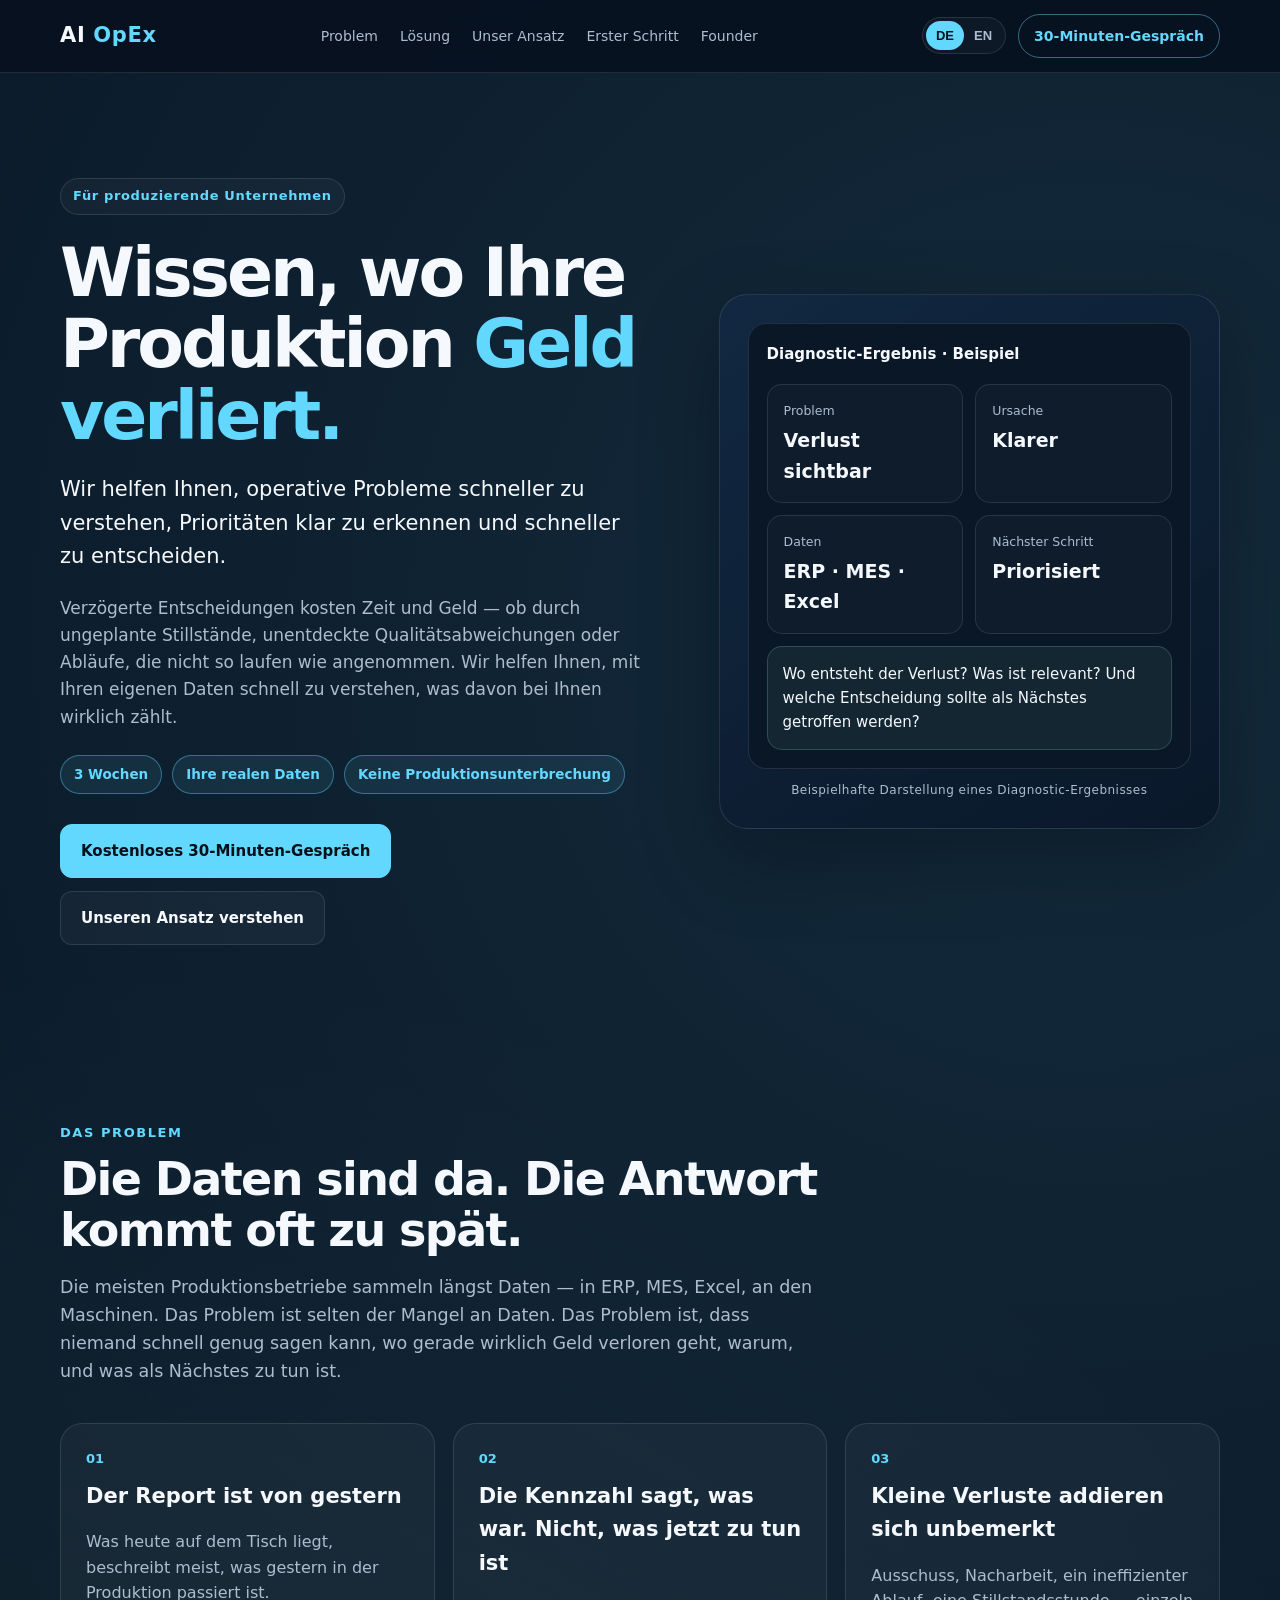
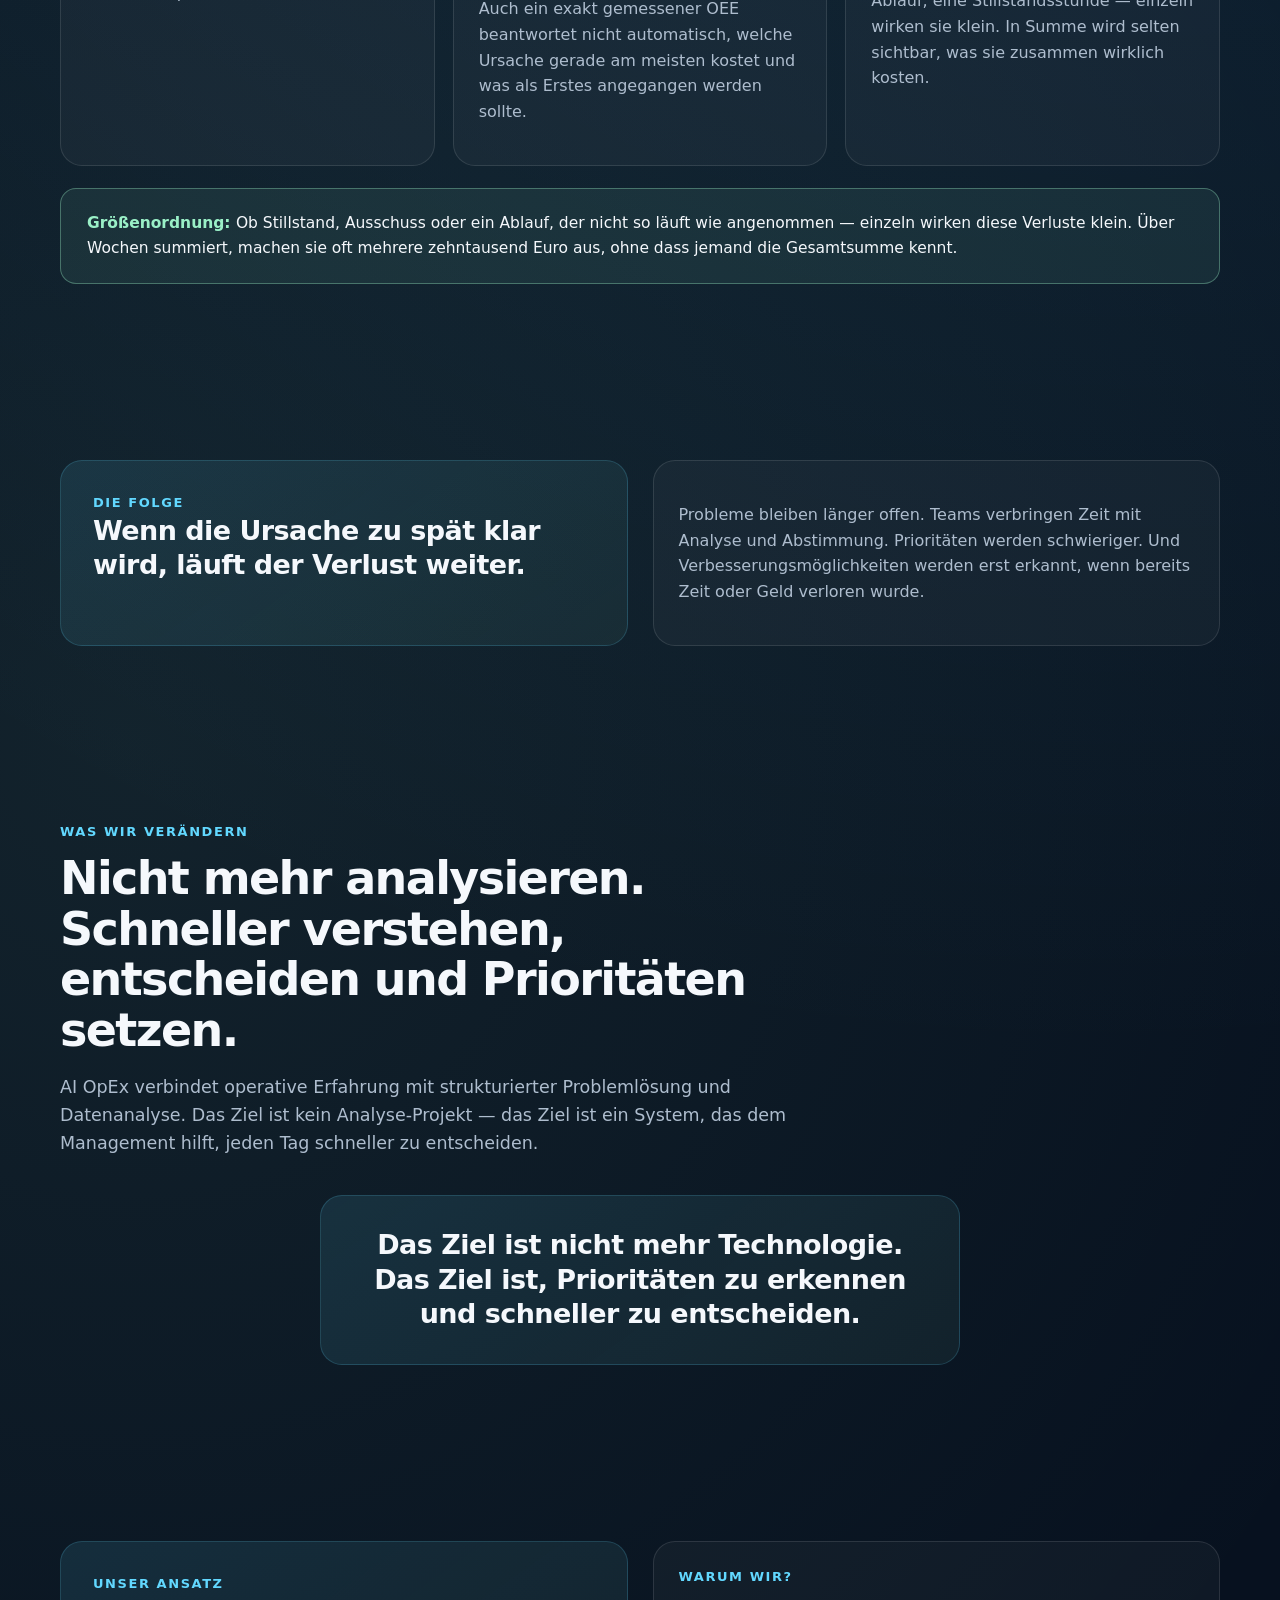
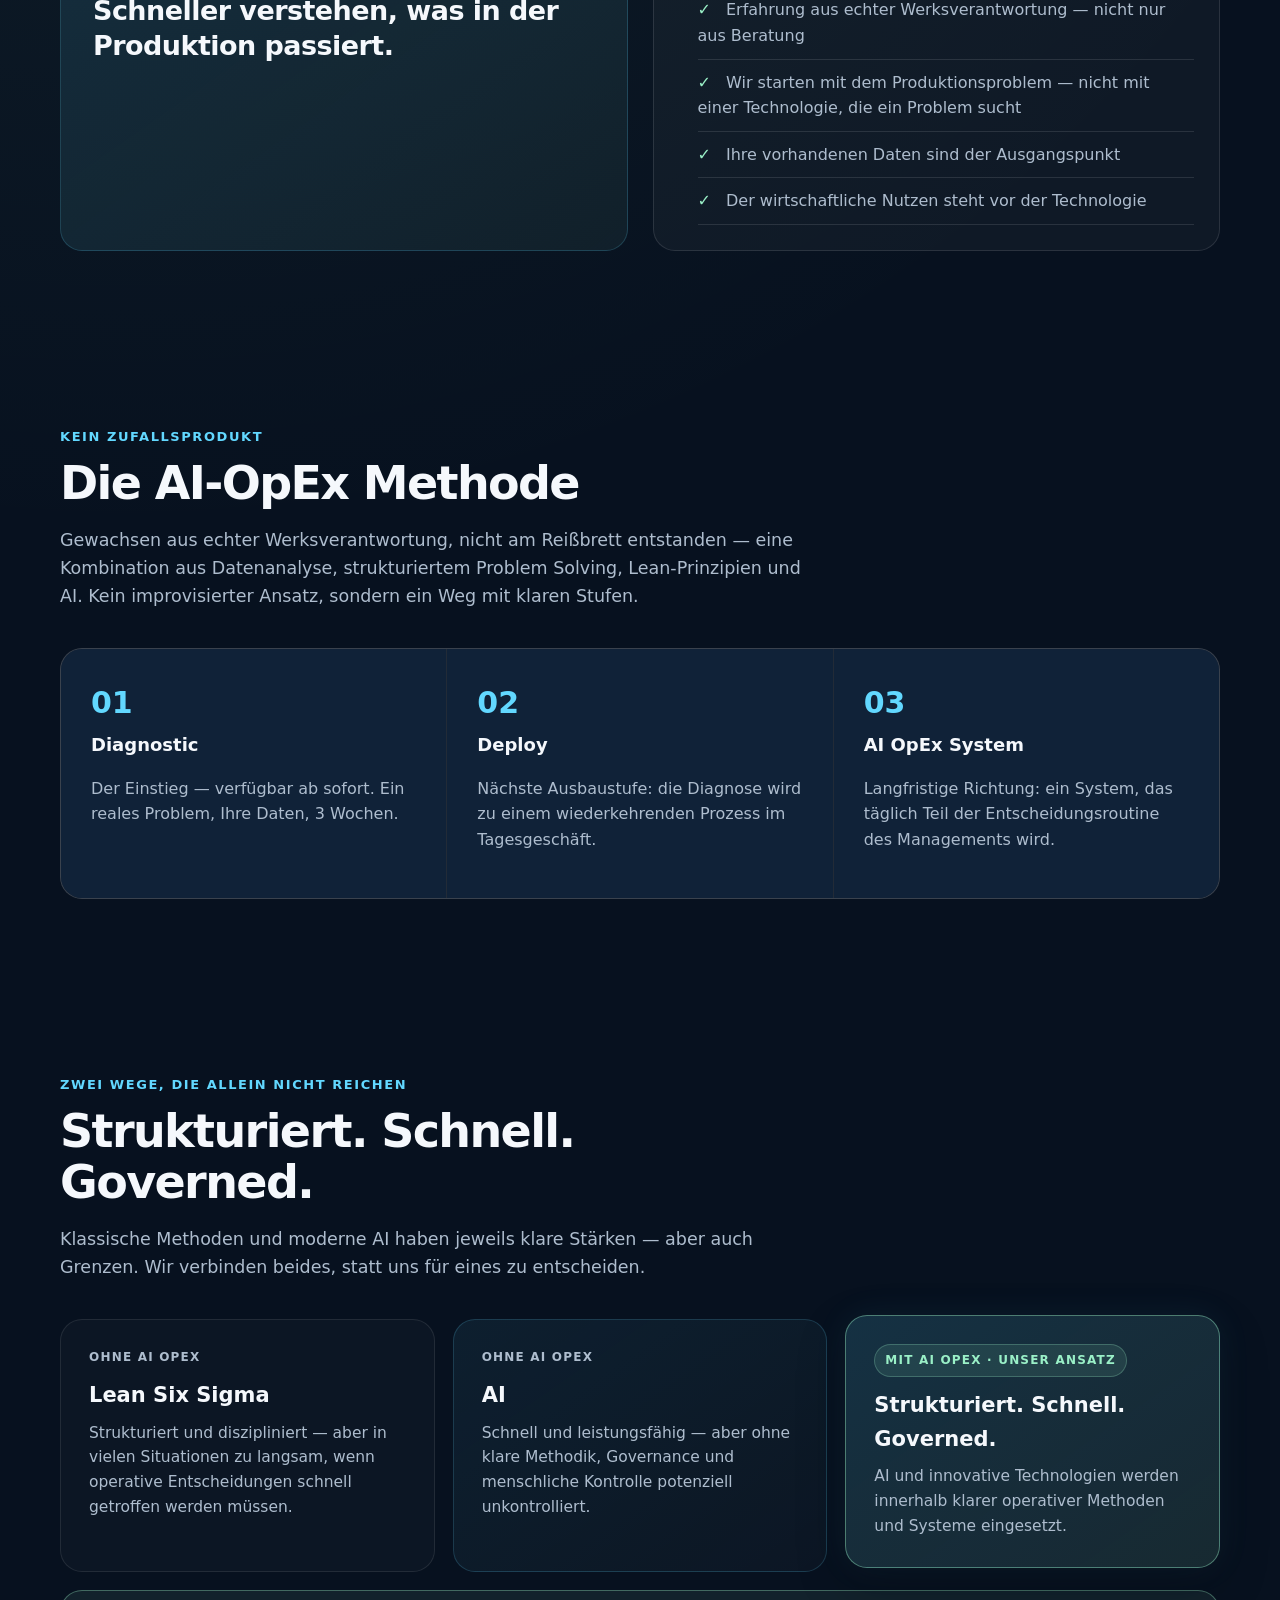
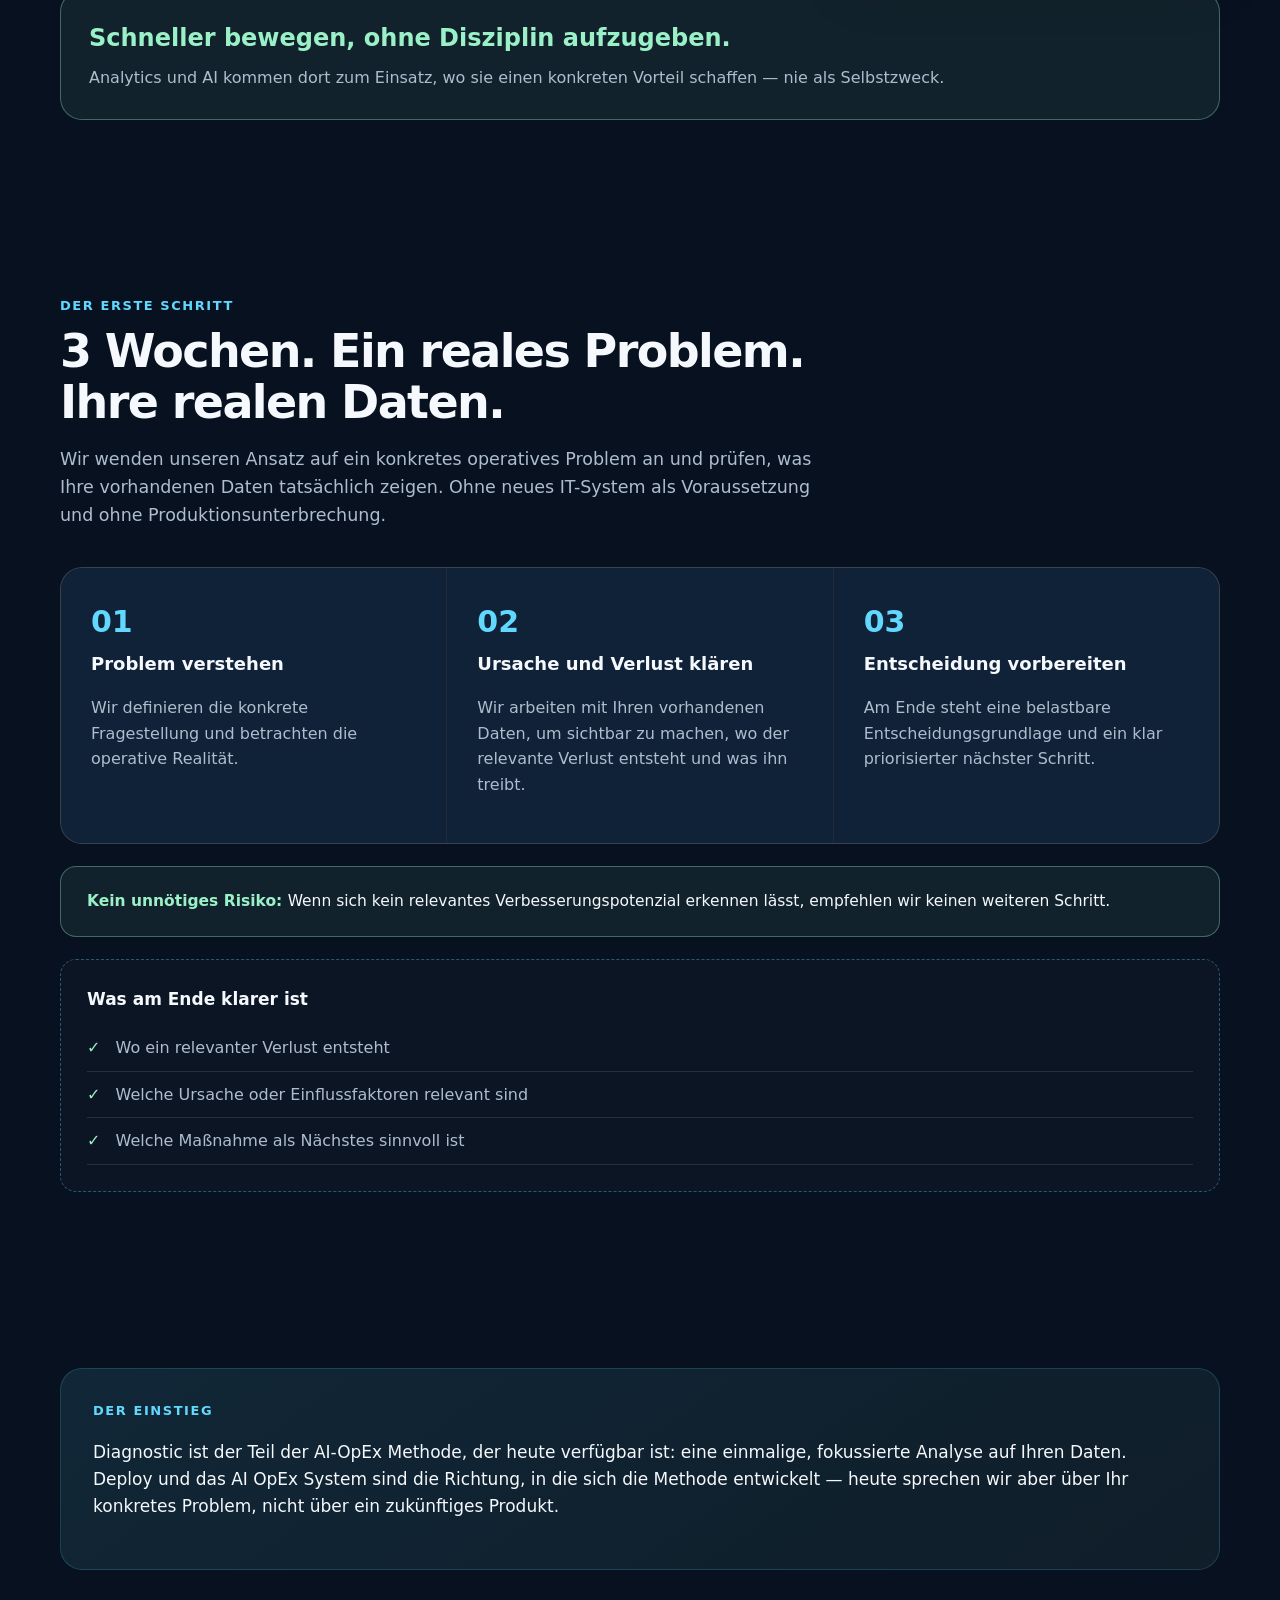
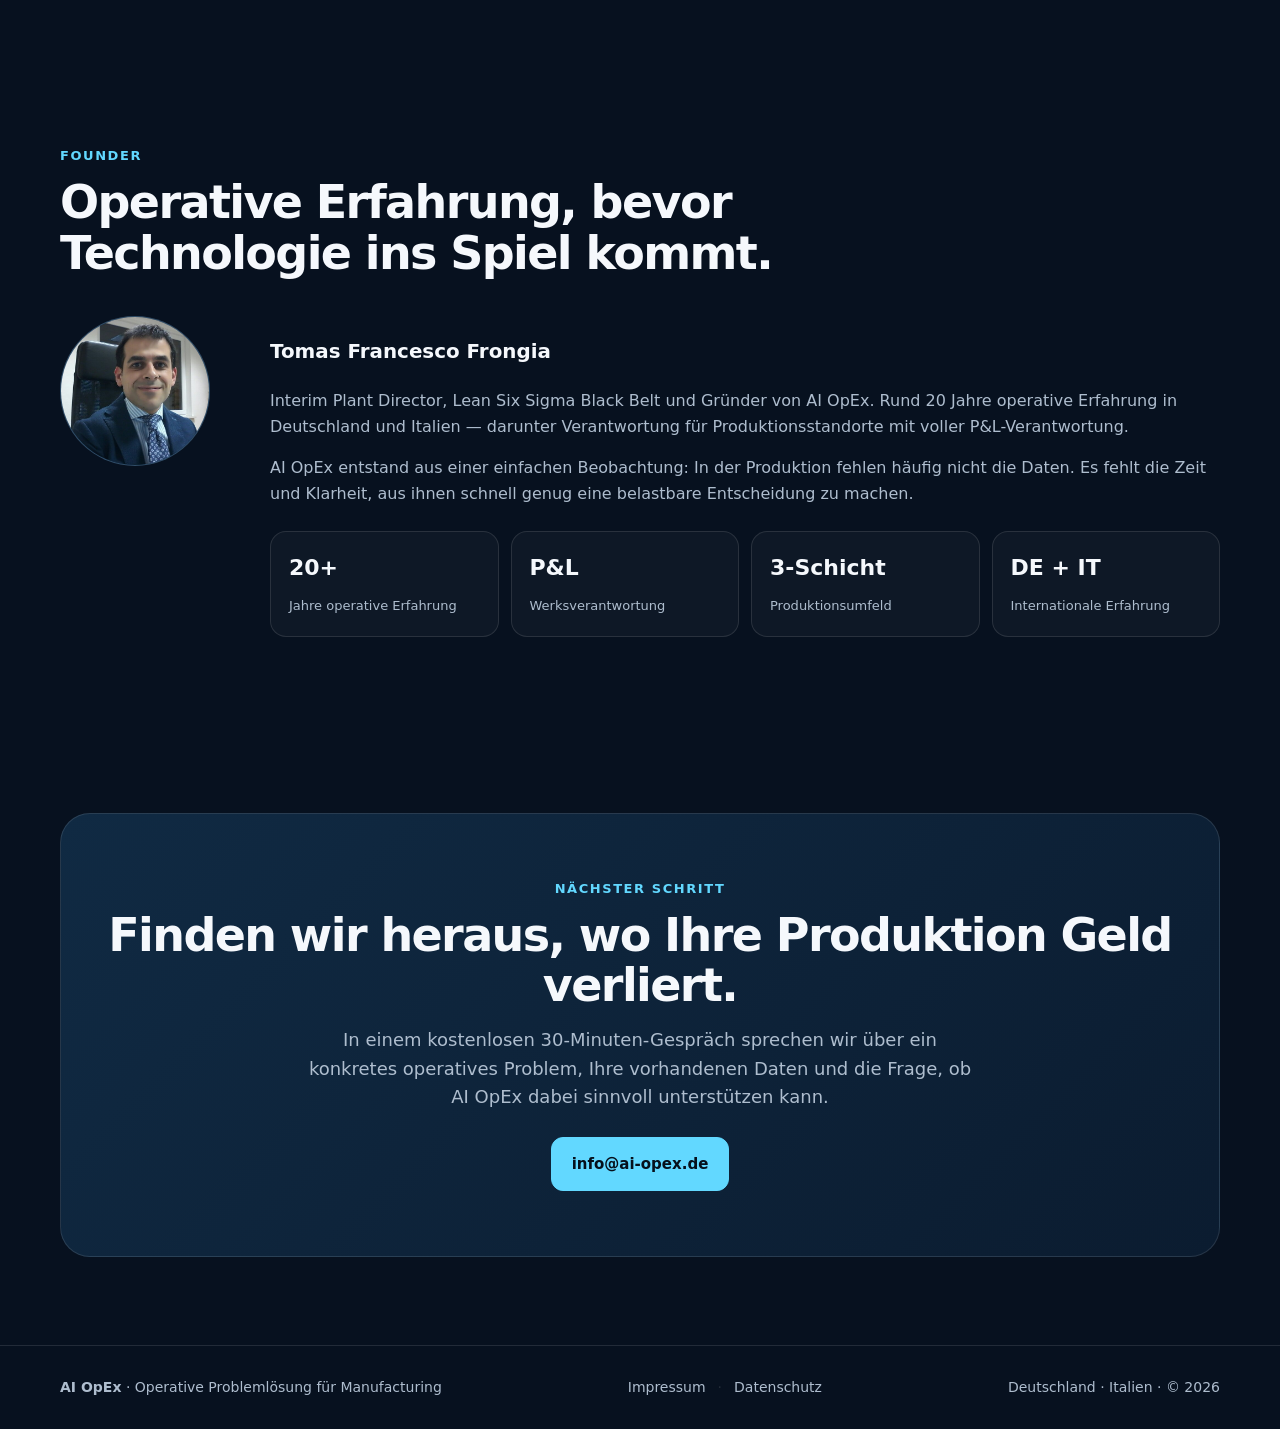
==== commit d10e83fa: "Revise text for AI OpEx method and diagnostics Updated text content for diagnostic results and metho" ====
--- a/index.html
+++ b/index.html
@@ -1171,24 +1171,13 @@
 
       <div class="dash-top">
 
-        <strong>
-          AI OpEx · Operational Decision Support
+        <strong data-de>
+          Diagnostic-Ergebnis · Beispiel
         </strong>
 
-
-        <span class="status">
-
-          <span class="dot"></span>
-
-          <span data-de>
-            Governed
-          </span>
-
-          <span data-en class="hidden">
-            Governed
-          </span>
-
-        </span>
+        <strong data-en class="hidden">
+          Diagnostic result · example
+        </strong>
 
       </div>
 
@@ -1300,18 +1289,6 @@
 
 
       <div class="signal">
-
-        <b data-de>
-          Strukturiert. Schnell. Governed.
-        </b>
-
-        <b data-en class="hidden">
-          Structured. Fast. Governed.
-        </b>
-
-
-        <br>
-
 
         <span data-de>
           Wo entsteht der Verlust? Was ist relevant?
@@ -1329,11 +1306,11 @@
     </div>
 
     <div class="hero-caption" data-de>
-      Beispielhafte Darstellung
+      Beispielhafte Darstellung eines Diagnostic-Ergebnisses
     </div>
 
     <div class="hero-caption hidden" data-en>
-      Illustrative example
+      Illustrative example of a Diagnostic result
     </div>
 
   </div>
@@ -1629,78 +1606,19 @@
   </div>
 
 
-  <div class="split">
-
-
-    <div class="card">
-
-      <div class="kicker" data-de>
-        Unser Prinzip
-      </div>
-
-      <div class="kicker hidden" data-en>
-        Our principle
-      </div>
-
-
-      <ul class="checklist">
-
-        <li data-de>
-          Wir starten mit dem operativen Problem
-        </li>
-
-        <li data-en class="hidden">
-          We start with the operational problem
-        </li>
-
-
-        <li data-de>
-          Ihre vorhandenen Daten sind der Ausgangspunkt
-        </li>
-
-        <li data-en class="hidden">
-          Your existing data is the starting point
-        </li>
-
-
-        <li data-de>
-          Wirtschaftlicher Nutzen kommt vor Technologie
-        </li>
-
-        <li data-en class="hidden">
-          Economic value comes before technology
-        </li>
-
-
-        <li data-de>
-          AI wird eingesetzt, wenn sie einen konkreten Vorteil bringt
-        </li>
-
-        <li data-en class="hidden">
-          AI is used where it creates a concrete advantage
-        </li>
-
-      </ul>
-
-    </div>
-
-
-    <div class="highlight">
-
-      <blockquote data-de>
-        Das Ziel ist nicht mehr Technologie.
-        Das Ziel ist, Prioritäten zu erkennen und schneller
-        zu entscheiden.
-      </blockquote>
-
-      <blockquote data-en class="hidden">
-        The goal is not more technology.
-        The goal is to see priorities clearly and decide
-        faster.
-      </blockquote>
-
-    </div>
-
+  <div class="highlight" style="max-width:640px;margin:0 auto;text-align:center">
+
+    <blockquote data-de>
+      Das Ziel ist nicht mehr Technologie.
+      Das Ziel ist, Prioritäten zu erkennen und schneller
+      zu entscheiden.
+    </blockquote>
+
+    <blockquote data-en class="hidden">
+      The goal is not more technology.
+      The goal is to see priorities clearly and decide
+      faster.
+    </blockquote>
 
   </div>
 
@@ -1792,16 +1710,142 @@
       </li>
 
 
-      <li data-de>
-        KI wird eingesetzt, wenn sie einen konkreten Vorteil bringt
-      </li>
-
-      <li data-en class="hidden">
-        AI is used where it creates a concrete advantage
-      </li>
-
-
     </ul>
+
+  </div>
+
+</div>
+
+</section>
+
+
+<!-- =========================================================
+METHOD NAME &amp; ROADMAP
+========================================================= -->
+
+<section id="methode-arc">
+
+<div class="container">
+
+  <div class="section-head" data-de>
+
+    <div class="kicker">
+      Kein Zufallsprodukt
+    </div>
+
+    <h2>
+      Die AI-OpEx Methode
+    </h2>
+
+    <p>
+      Gewachsen aus echter Werksverantwortung, nicht am
+      Reißbrett entstanden — eine Kombination aus Datenanalyse,
+      strukturiertem Problem Solving, Lean-Prinzipien und AI.
+      Kein improvisierter Ansatz, sondern ein Weg mit klaren
+      Stufen.
+    </p>
+
+  </div>
+
+  <div class="section-head hidden" data-en>
+
+    <div class="kicker">
+      Not a one-off idea
+    </div>
+
+    <h2>
+      The AI-OpEx Method
+    </h2>
+
+    <p>
+      Grown out of real plant responsibility, not designed on
+      a drawing board — a combination of data analysis,
+      structured problem solving, Lean principles and AI. Not
+      an improvised approach, but a path with clear stages.
+    </p>
+
+  </div>
+
+
+  <div class="process">
+
+    <div class="step">
+
+      <div class="num">
+        01
+      </div>
+
+      <h3 data-de>
+        Diagnostic
+      </h3>
+
+      <h3 data-en class="hidden">
+        Diagnostic
+      </h3>
+
+      <p data-de>
+        Der Einstieg — verfügbar ab sofort. Ein reales Problem,
+        Ihre Daten, 3 Wochen.
+      </p>
+
+      <p data-en class="hidden">
+        The entry point — available now. One real problem,
+        your data, 3 weeks.
+      </p>
+
+    </div>
+
+    <div class="step">
+
+      <div class="num">
+        02
+      </div>
+
+      <h3 data-de>
+        Deploy
+      </h3>
+
+      <h3 data-en class="hidden">
+        Deploy
+      </h3>
+
+      <p data-de>
+        Nächste Ausbaustufe: die Diagnose wird zu einem
+        wiederkehrenden Prozess im Tagesgeschäft.
+      </p>
+
+      <p data-en class="hidden">
+        Next stage: the diagnostic becomes a recurring
+        process in daily operations.
+      </p>
+
+    </div>
+
+    <div class="step">
+
+      <div class="num">
+        03
+      </div>
+
+      <h3 data-de>
+        AI OpEx System
+      </h3>
+
+      <h3 data-en class="hidden">
+        AI OpEx System
+      </h3>
+
+      <p data-de>
+        Langfristige Richtung: ein System, das täglich Teil
+        der Entscheidungsroutine des Managements wird.
+      </p>
+
+      <p data-en class="hidden">
+        Long-term direction: a system that becomes part of
+        management's daily decision routine.
+      </p>
+
+    </div>
 
   </div>
 
@@ -2242,31 +2286,29 @@
   <div class="highlight">
 
     <div class="kicker" data-de>
-      Ein Anfang, kein Endpunkt
+      Der Einstieg
     </div>
 
     <div class="kicker hidden" data-en>
-      A beginning, not an endpoint
+      Where you start
     </div>
 
 
     <p data-de>
-      Der erste Schritt ist eine einmalige, fokussierte Diagnose.
-      Wenn sich der wirtschaftliche Nutzen bestätigt, kann daraus
-      mit der Zeit ein System werden, das dem Management jeden
-      Tag hilft, Prioritäten zu erkennen und schneller zu
-      entscheiden — das ist die Richtung, in die wir uns
-      entwickeln. Heute sprechen wir aber über Ihr konkretes
-      Problem, nicht über ein zukünftiges Produkt.
+      Diagnostic ist der Teil der AI-OpEx Methode, der heute
+      verfügbar ist: eine einmalige, fokussierte Analyse auf
+      Ihren Daten. Deploy und das AI OpEx System sind die
+      Richtung, in die sich die Methode entwickelt — heute
+      sprechen wir aber über Ihr konkretes Problem, nicht über
+      ein zukünftiges Produkt.
     </p>
 
     <p data-en class="hidden">
-      The first step is a one-off, focused diagnosis. If the
-      economic value is confirmed, it can evolve into a system
-      that helps management see priorities and decide faster,
-      every day — that's the direction we're moving in. Today,
-      though, we're talking about your specific problem, not a
-      future product.
+      Diagnostic is the part of the AI-OpEx Method available
+      today: a one-off, focused analysis of your data. Deploy
+      and the AI OpEx System are the direction the method is
+      moving in — today, though, we're talking about your
+      specific problem, not a future product.
     </p>
 
   </div>
@@ -2638,3 +2680,4 @@
 
 
 
+
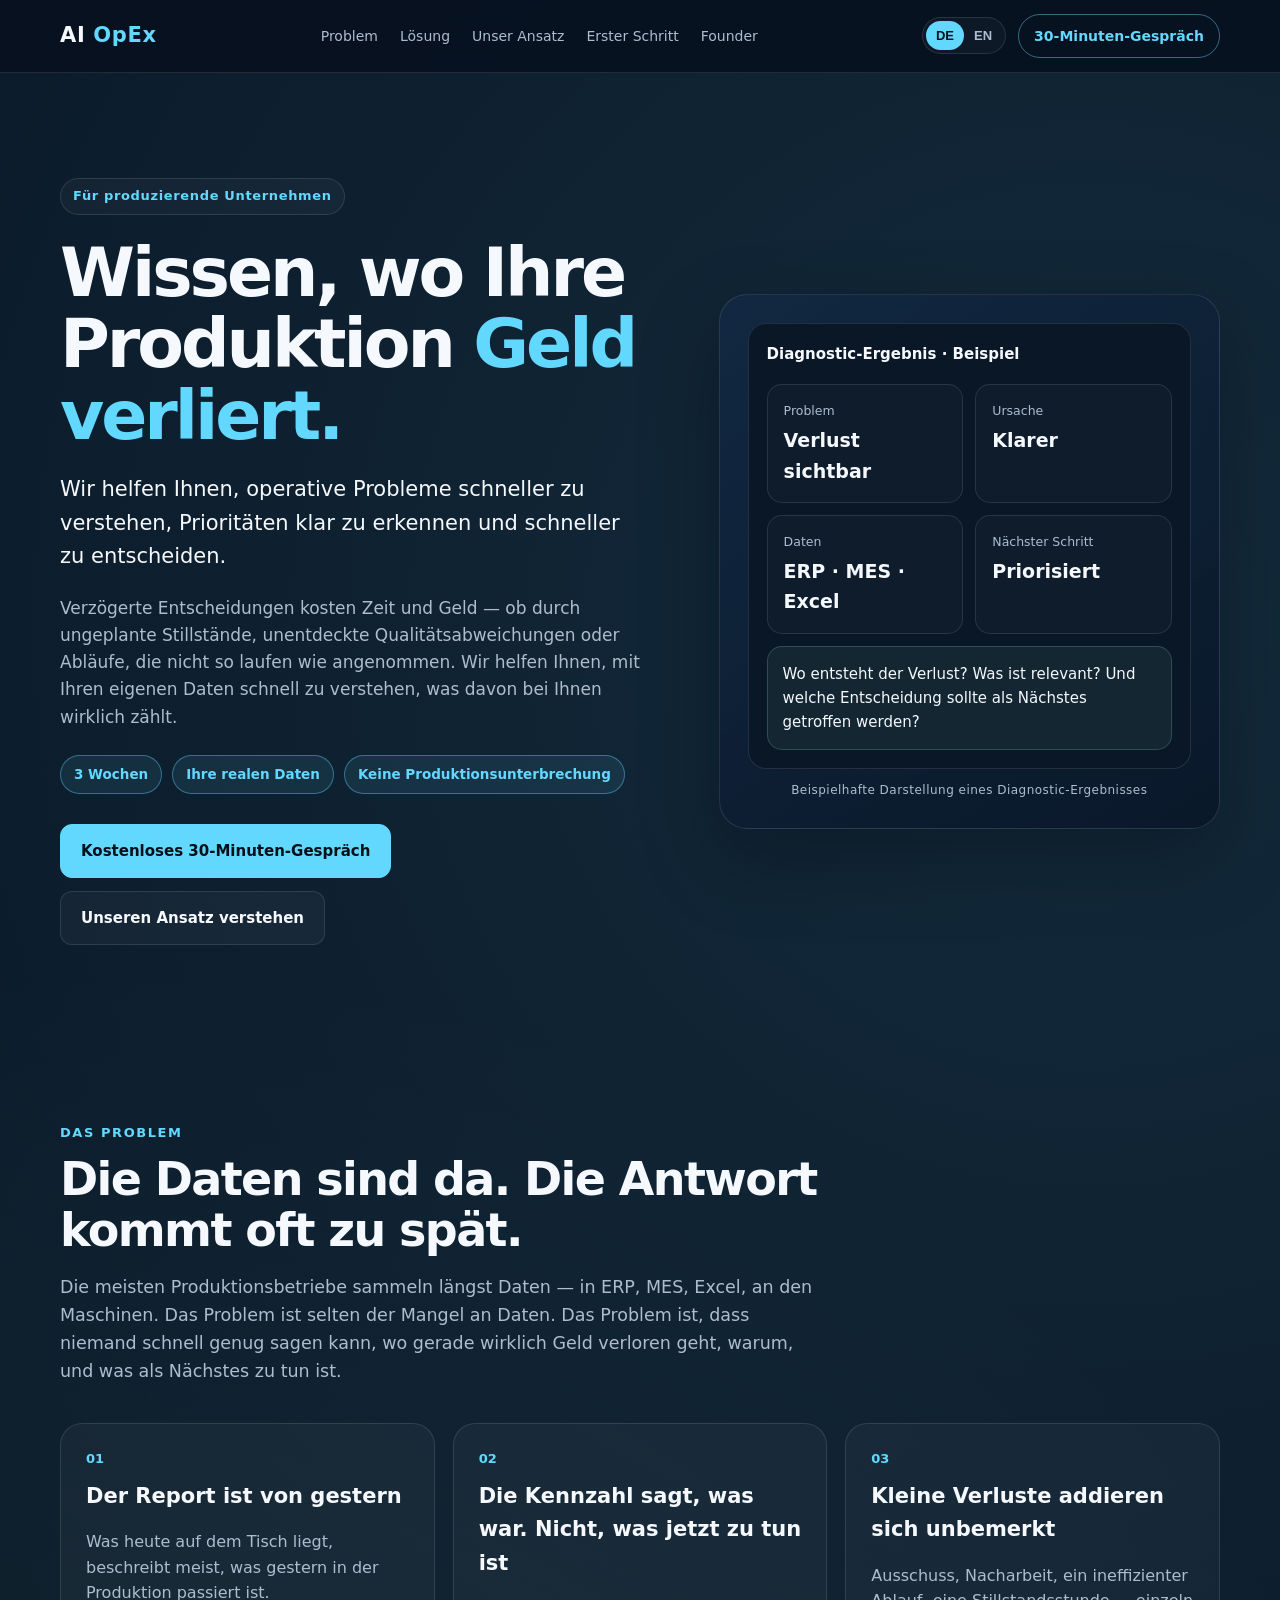
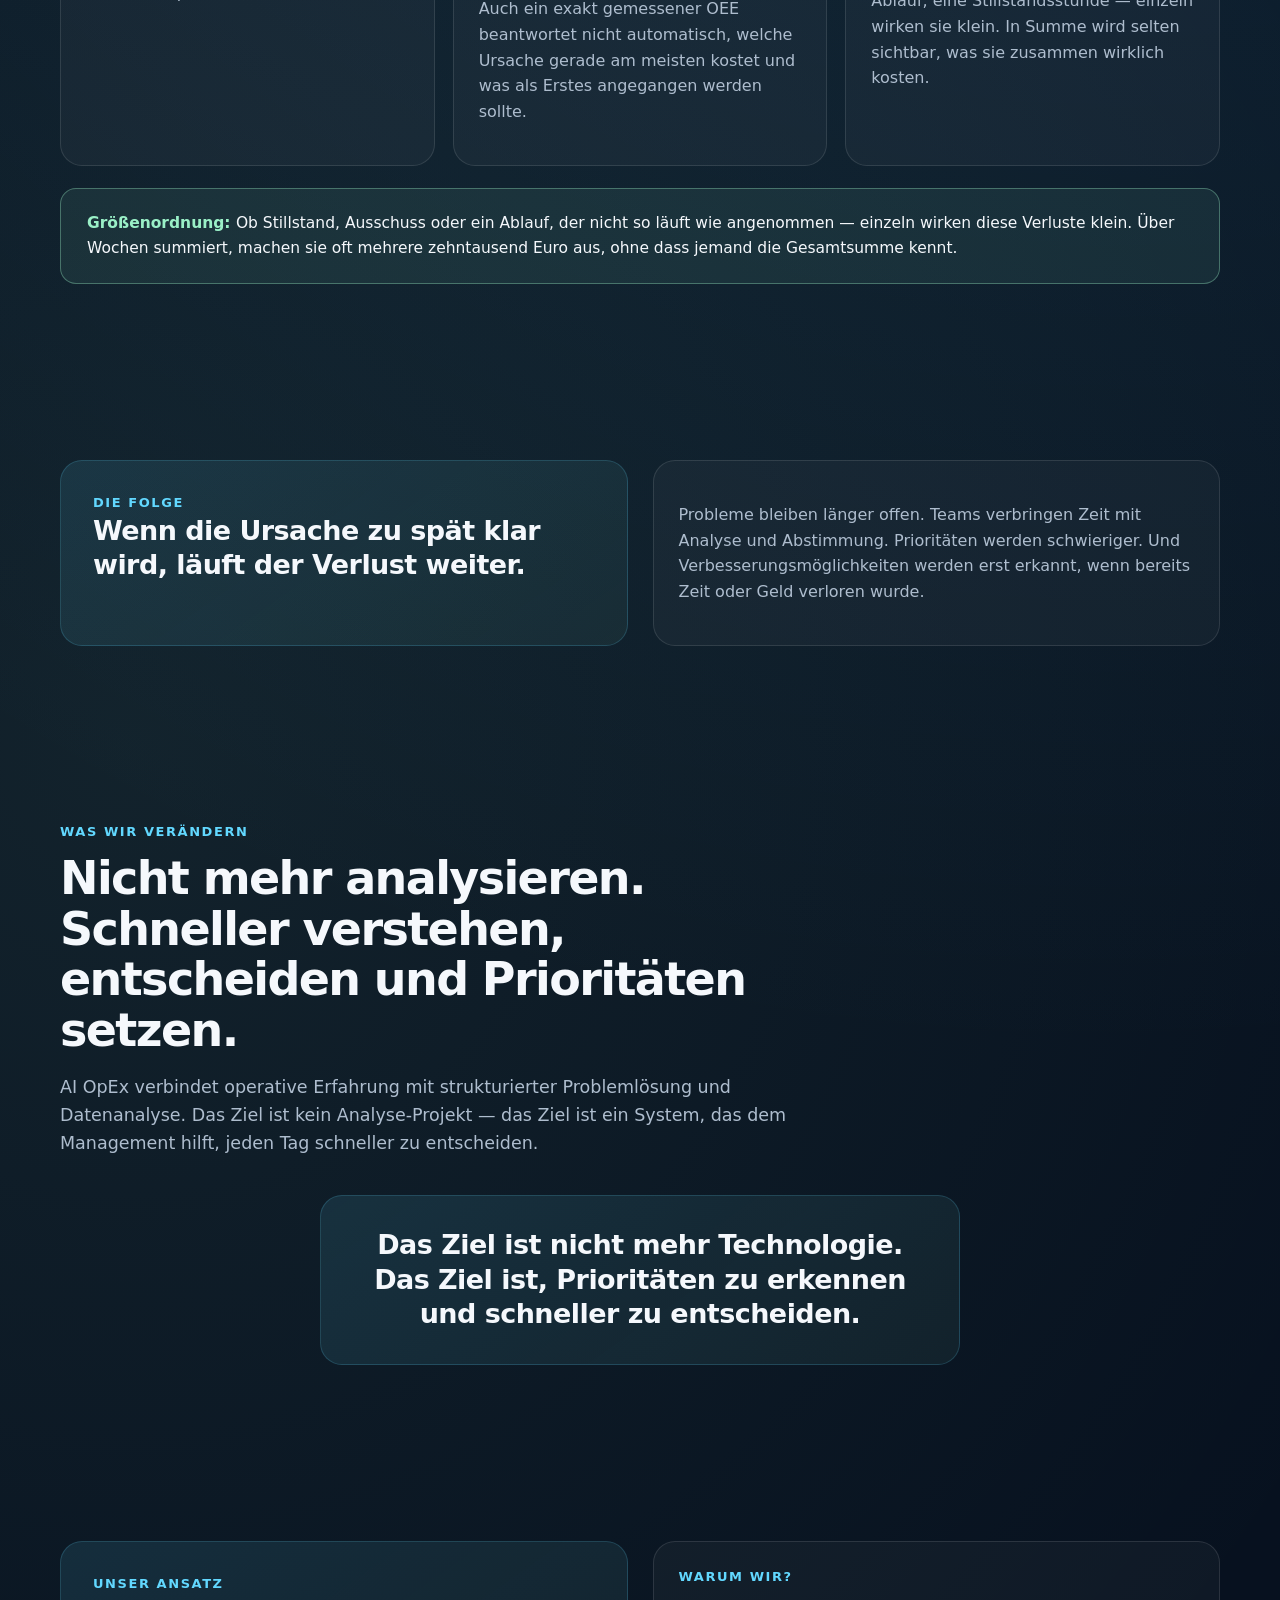
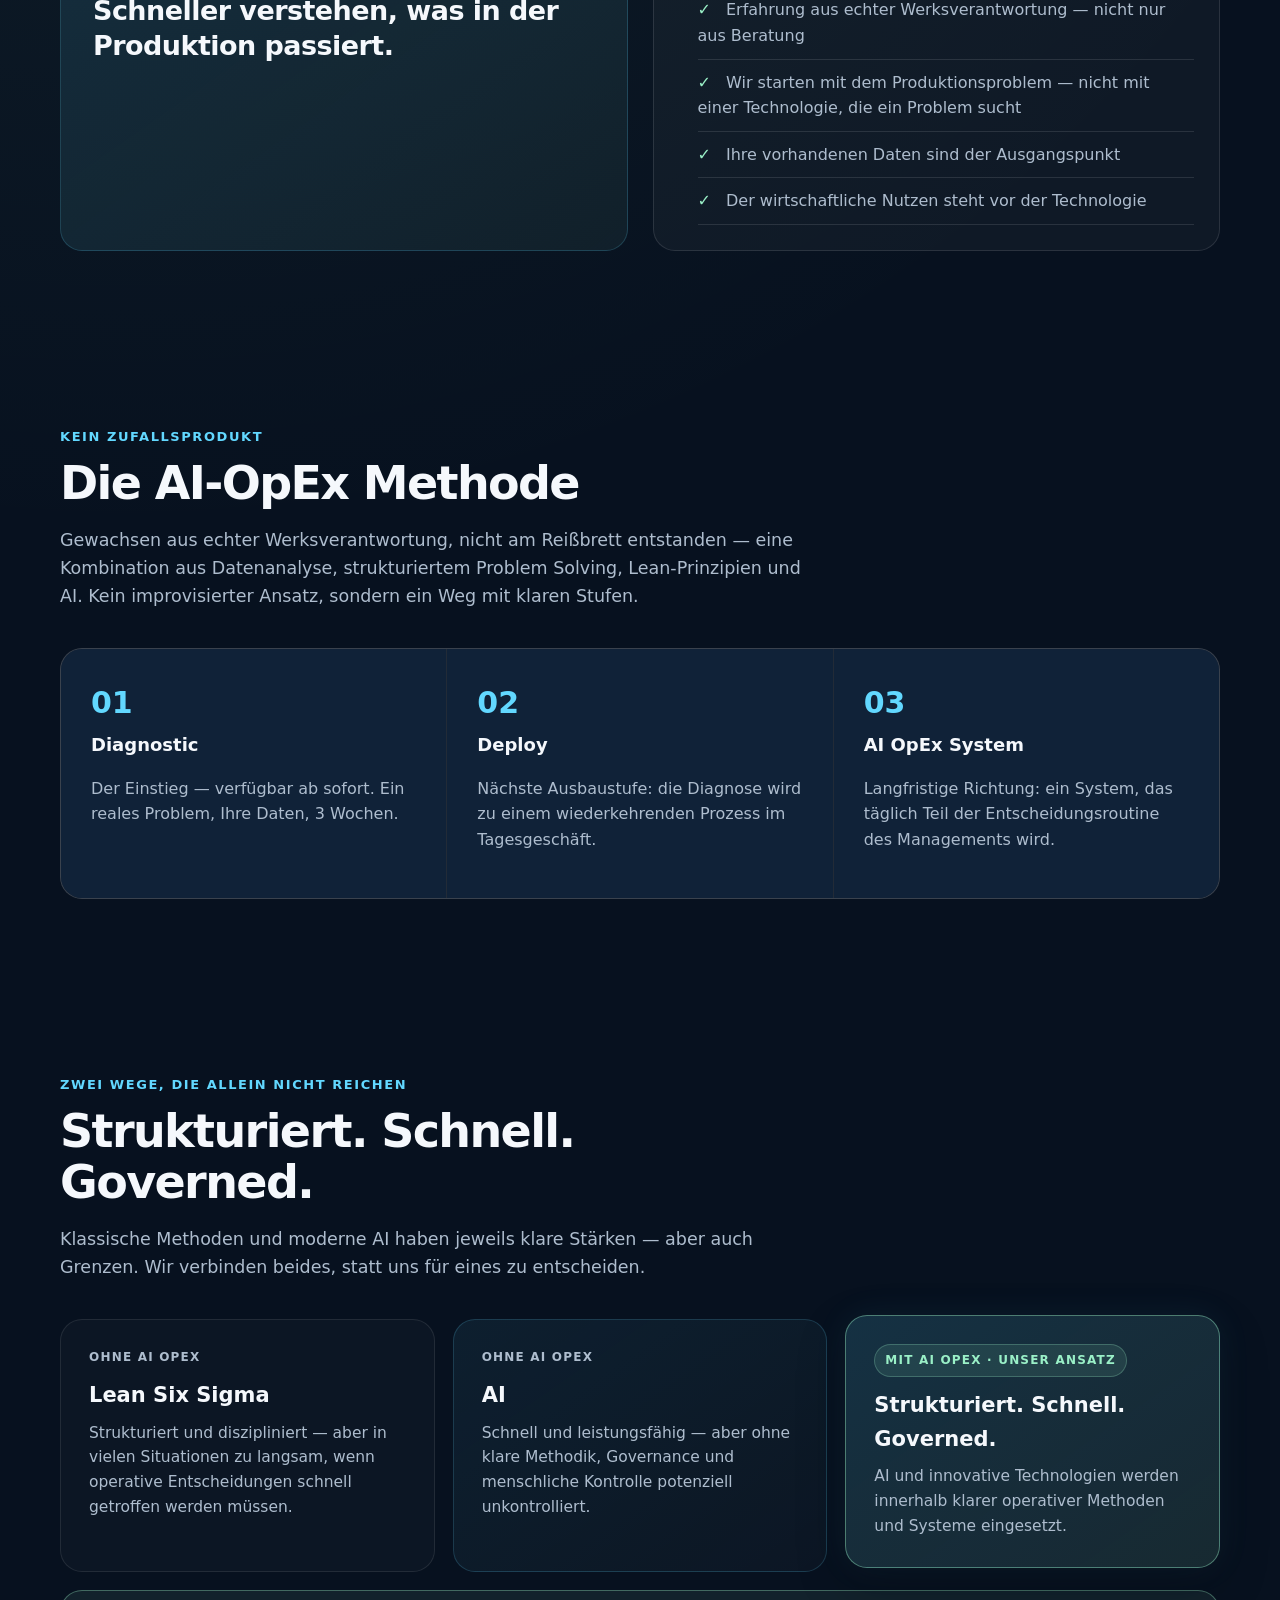
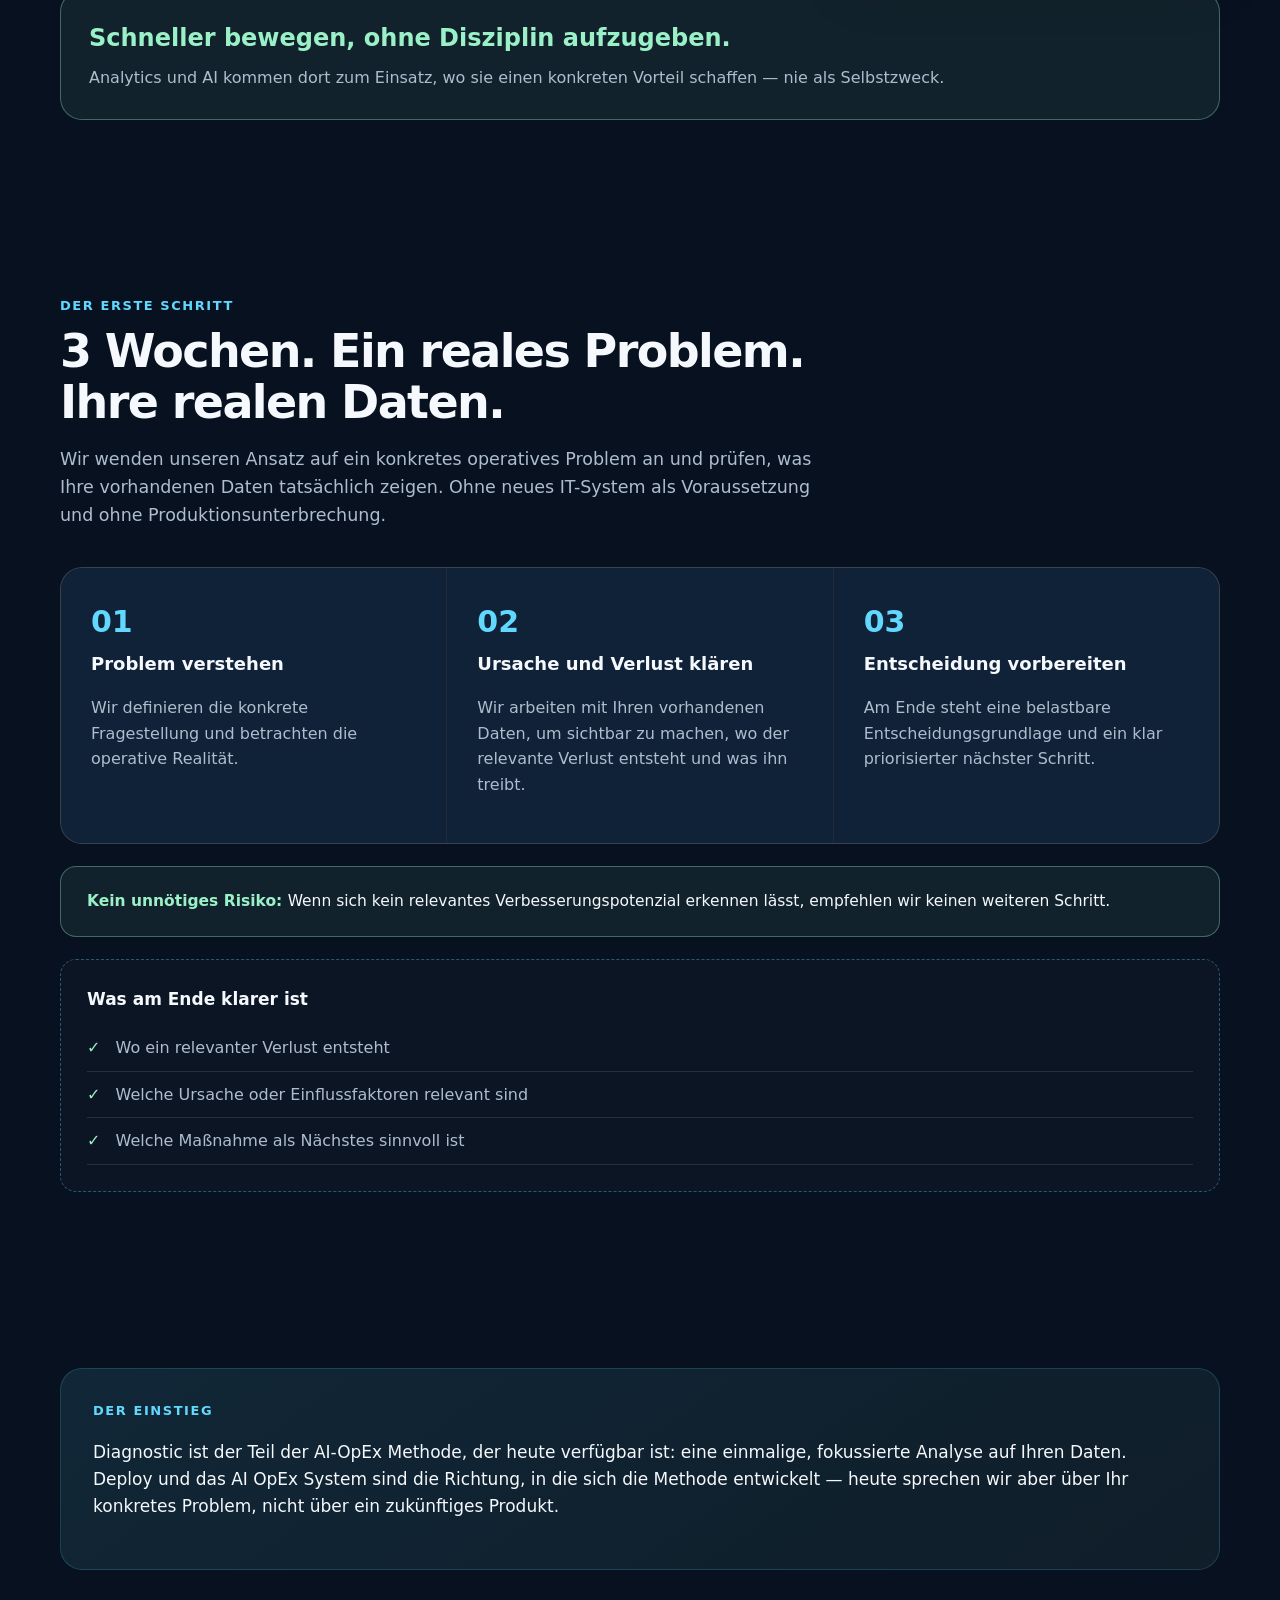
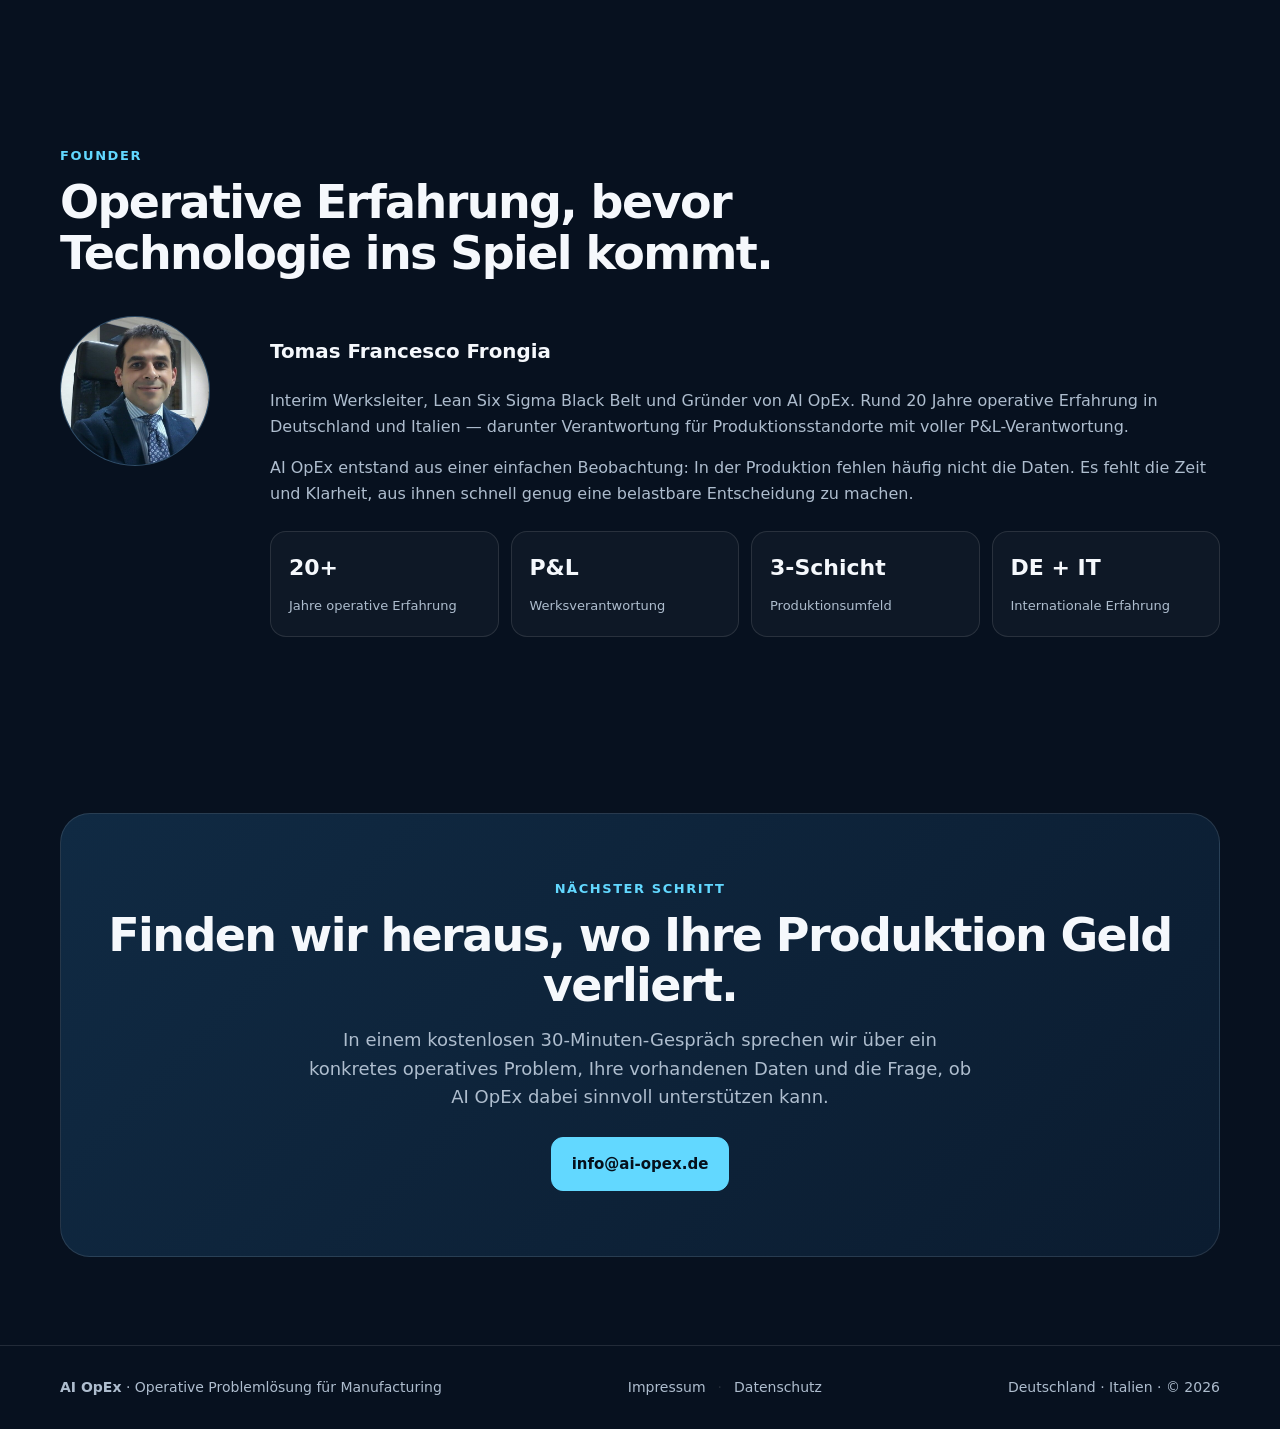
==== commit a2e202c1: "Update job titles in bio text for clarity" ====
--- a/index.html
+++ b/index.html
@@ -2368,7 +2368,7 @@
 
 
       <p class="bio-text" data-de>
-        Interim Plant Director, Lean Six Sigma Black Belt und Gründer
+        Interim Werksleiter, Lean Six Sigma Black Belt und Gründer
         von AI OpEx. Rund 20 Jahre operative Erfahrung in Deutschland
         und Italien — darunter Verantwortung für Produktionsstandorte
         mit voller P&amp;L-Verantwortung.
@@ -2376,7 +2376,7 @@
 
 
       <p class="bio-text hidden" data-en>
-        Interim Plant Director, Lean Six Sigma Black Belt and founder
+        Interim Plant Manager, Lean Six Sigma Black Belt and founder
         of AI OpEx. Around 20 years of operational experience in
         Germany and Italy, including responsibility for manufacturing
         sites with full P&amp;L ownership.
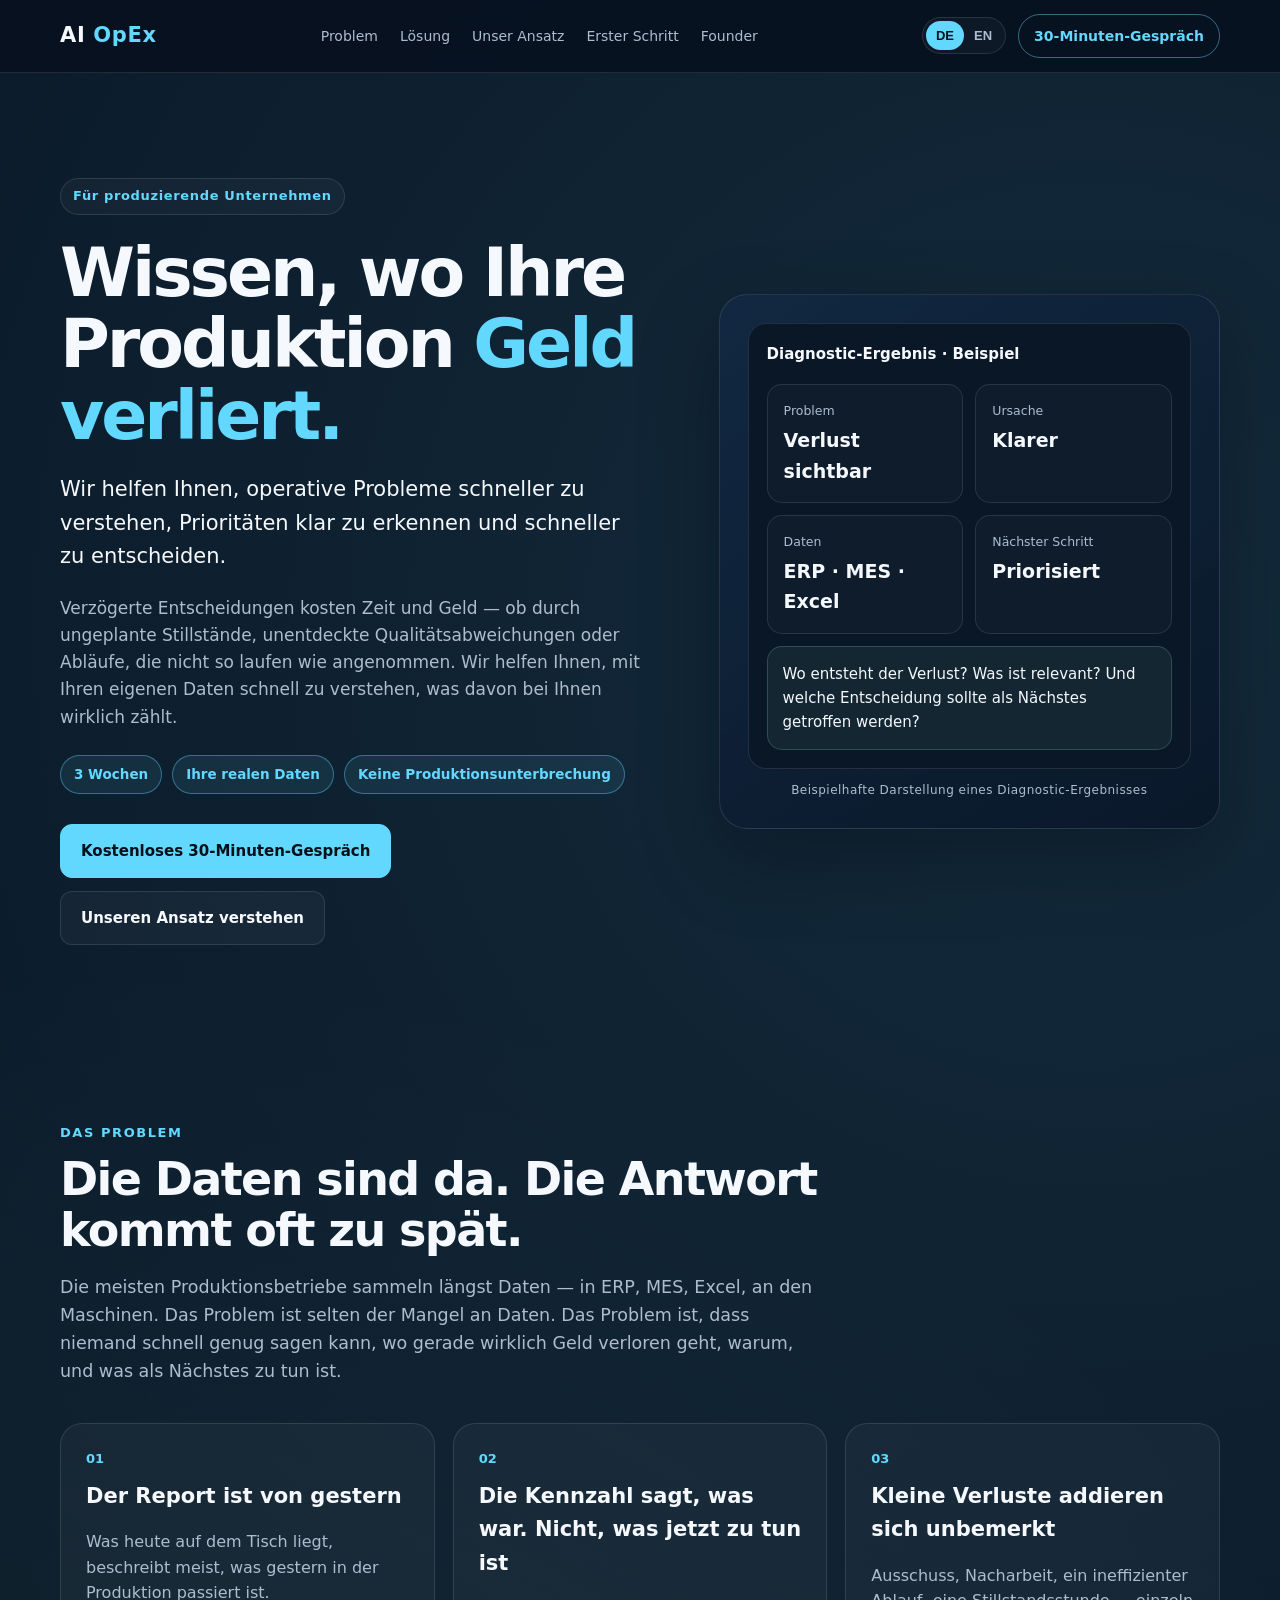
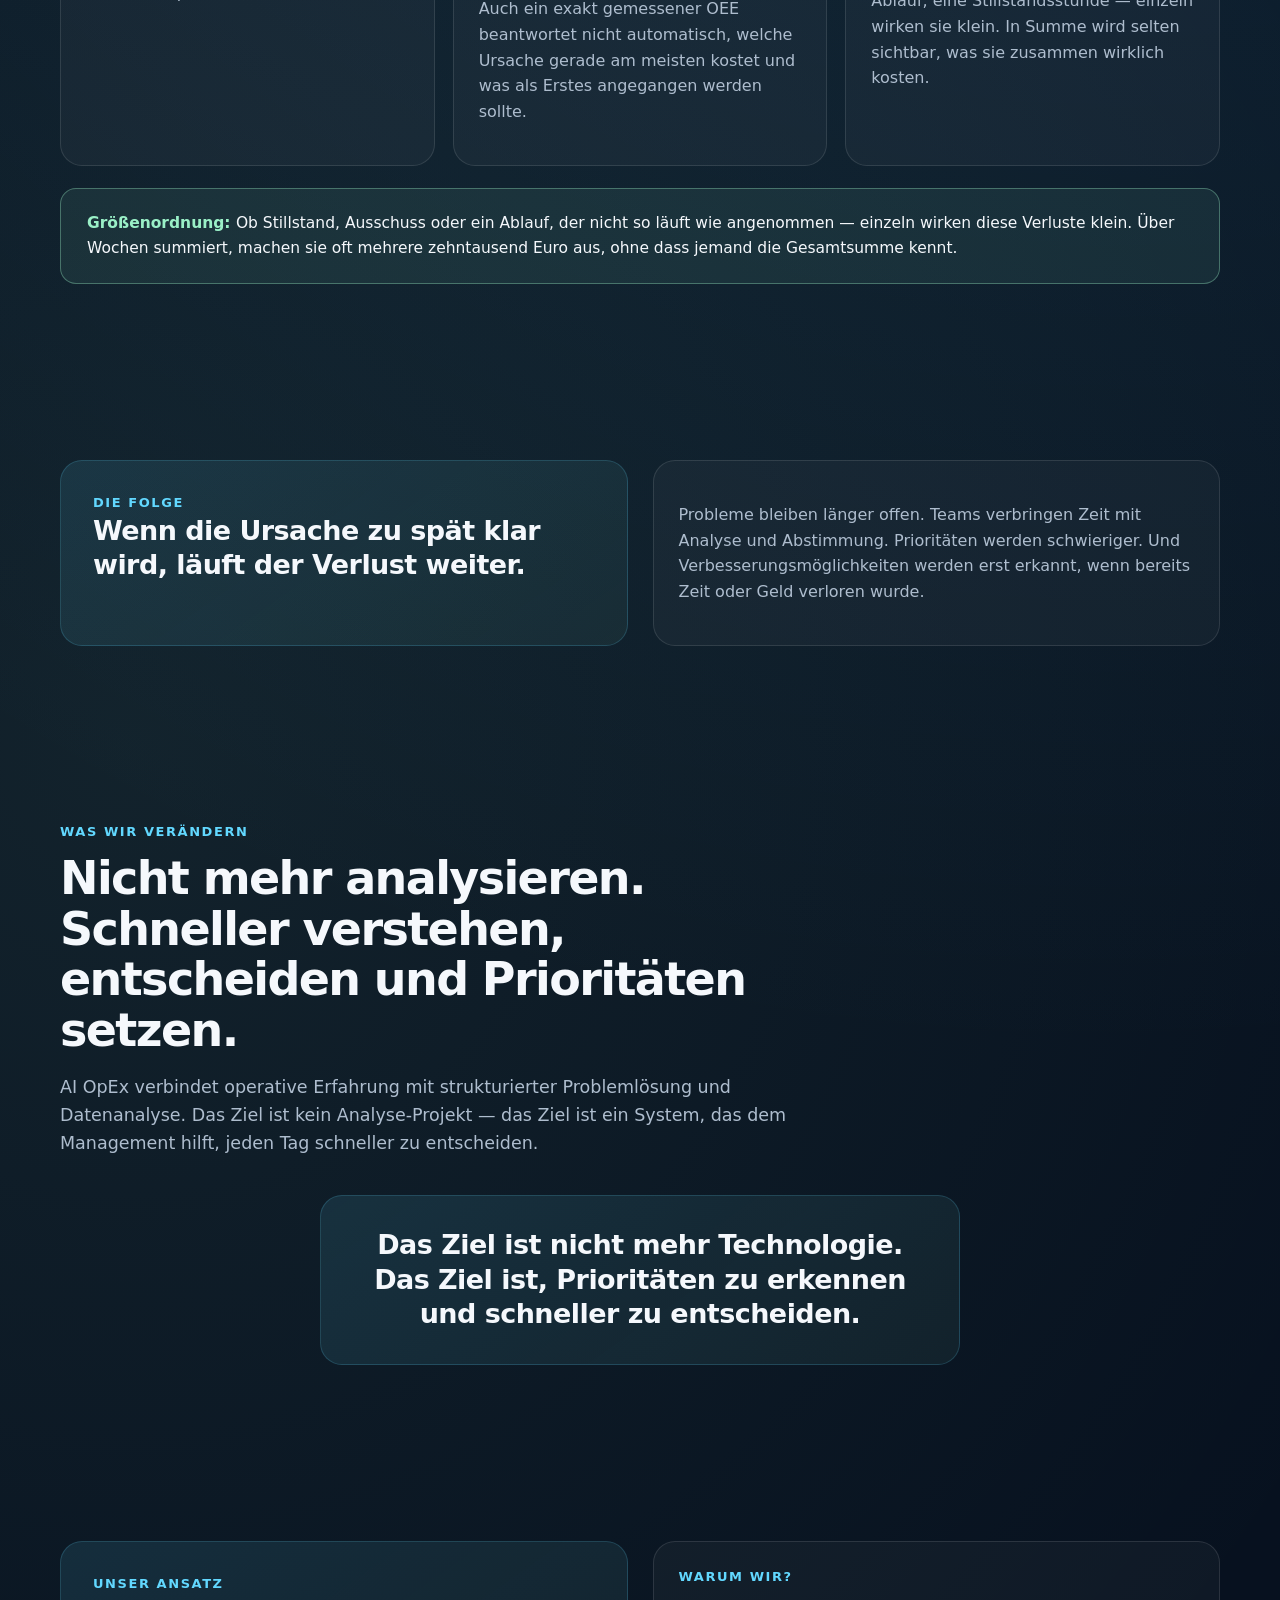
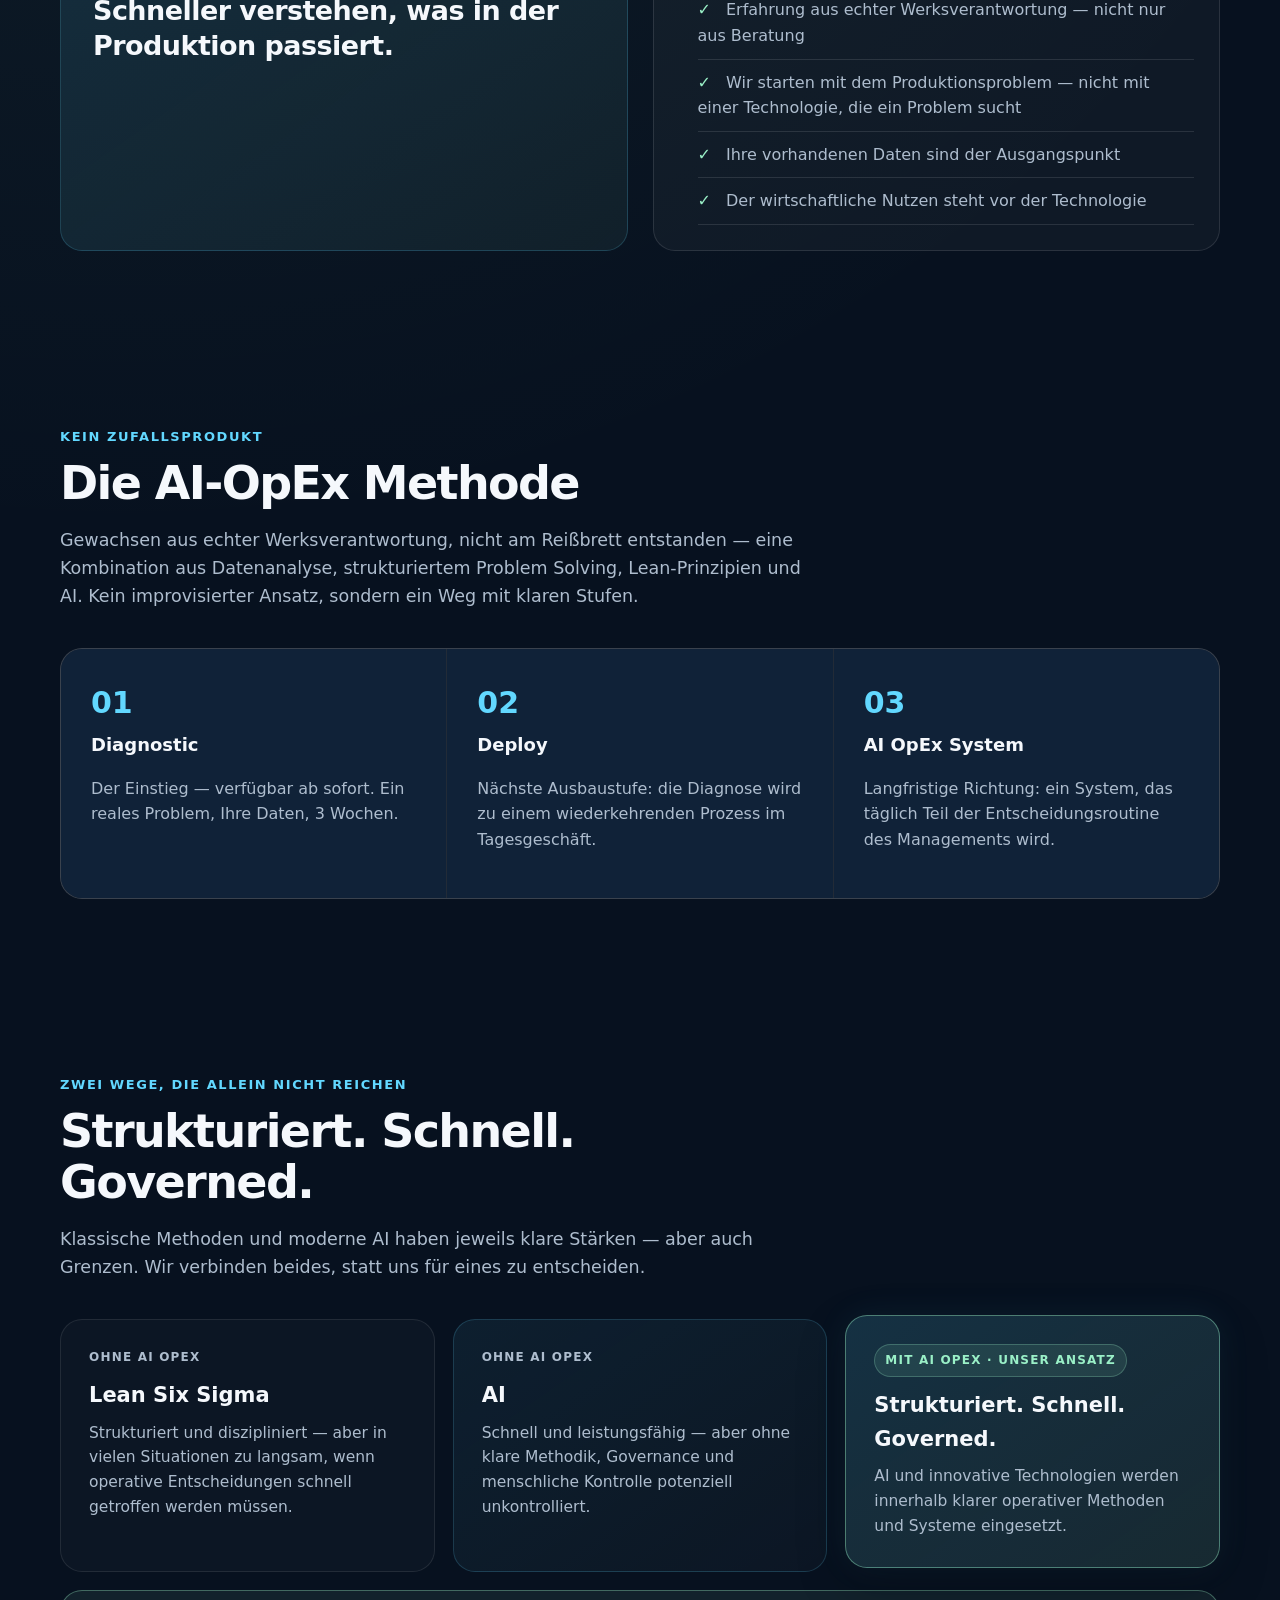
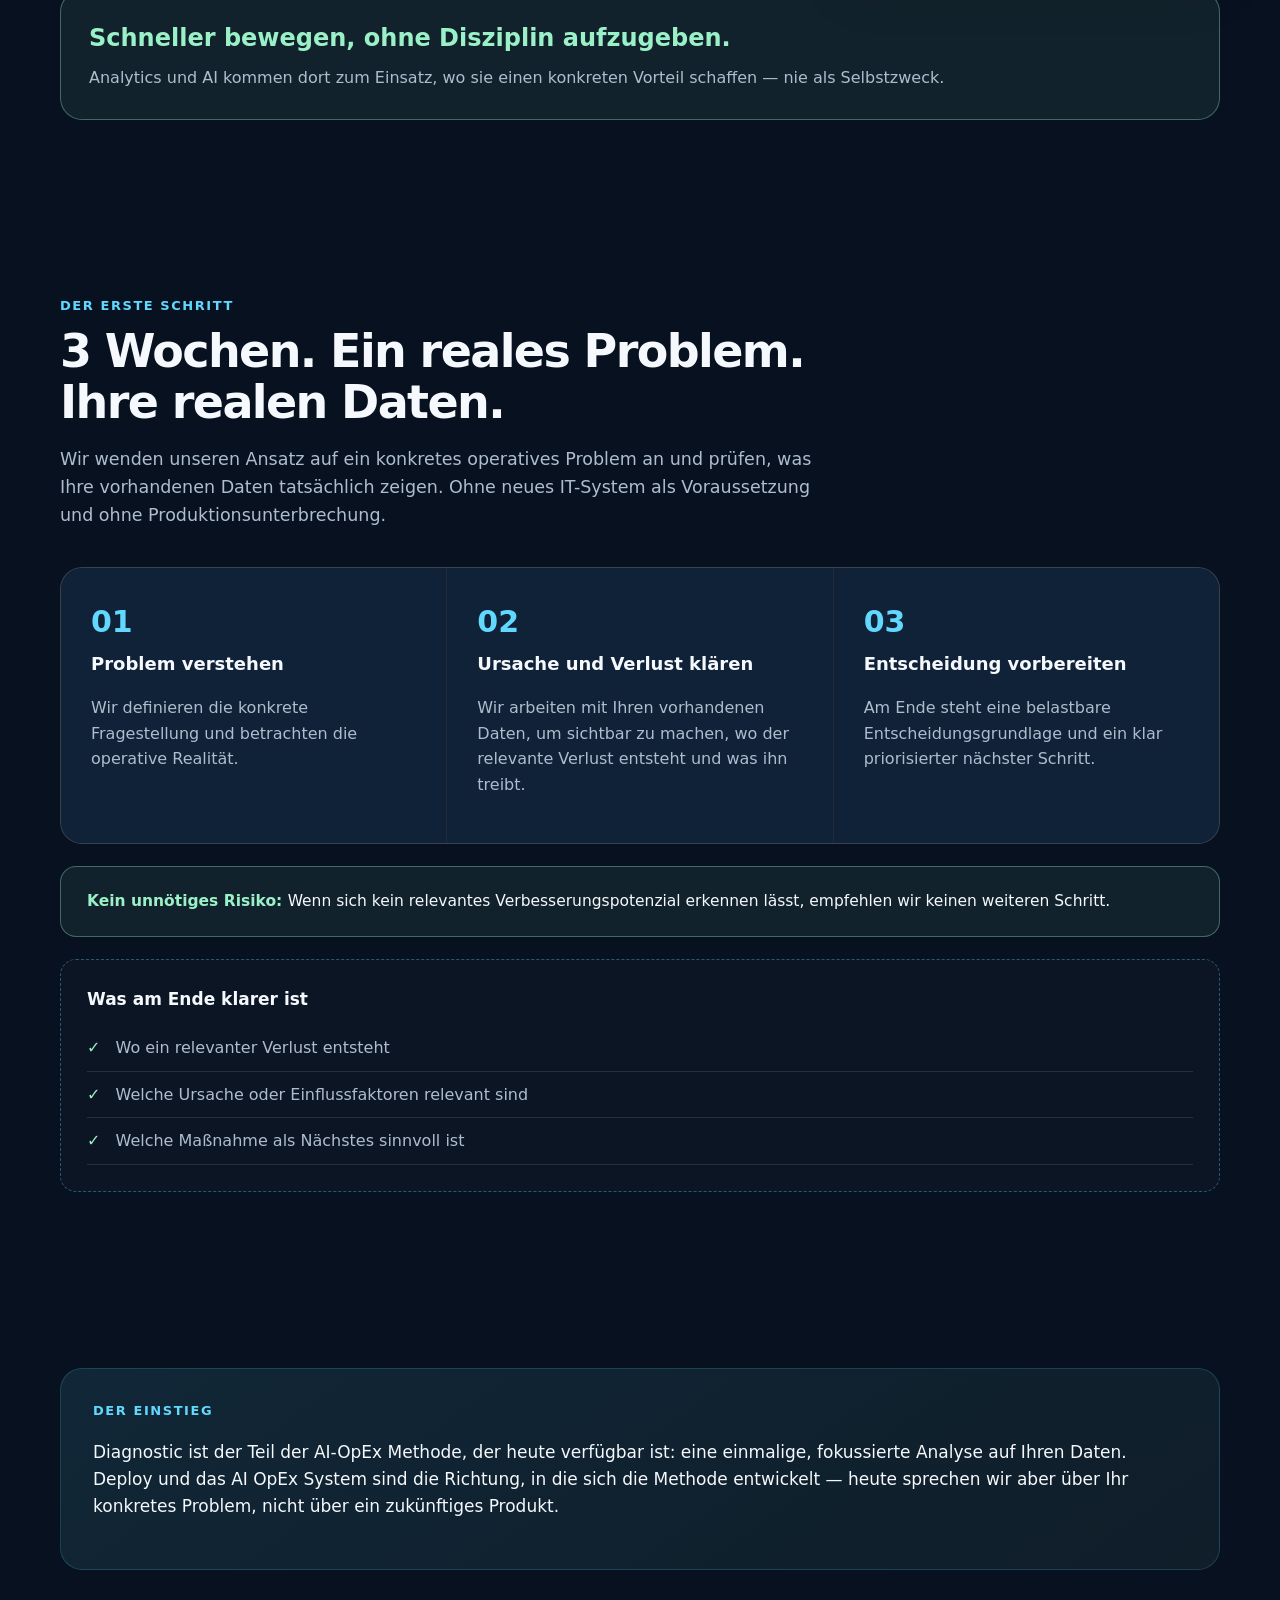
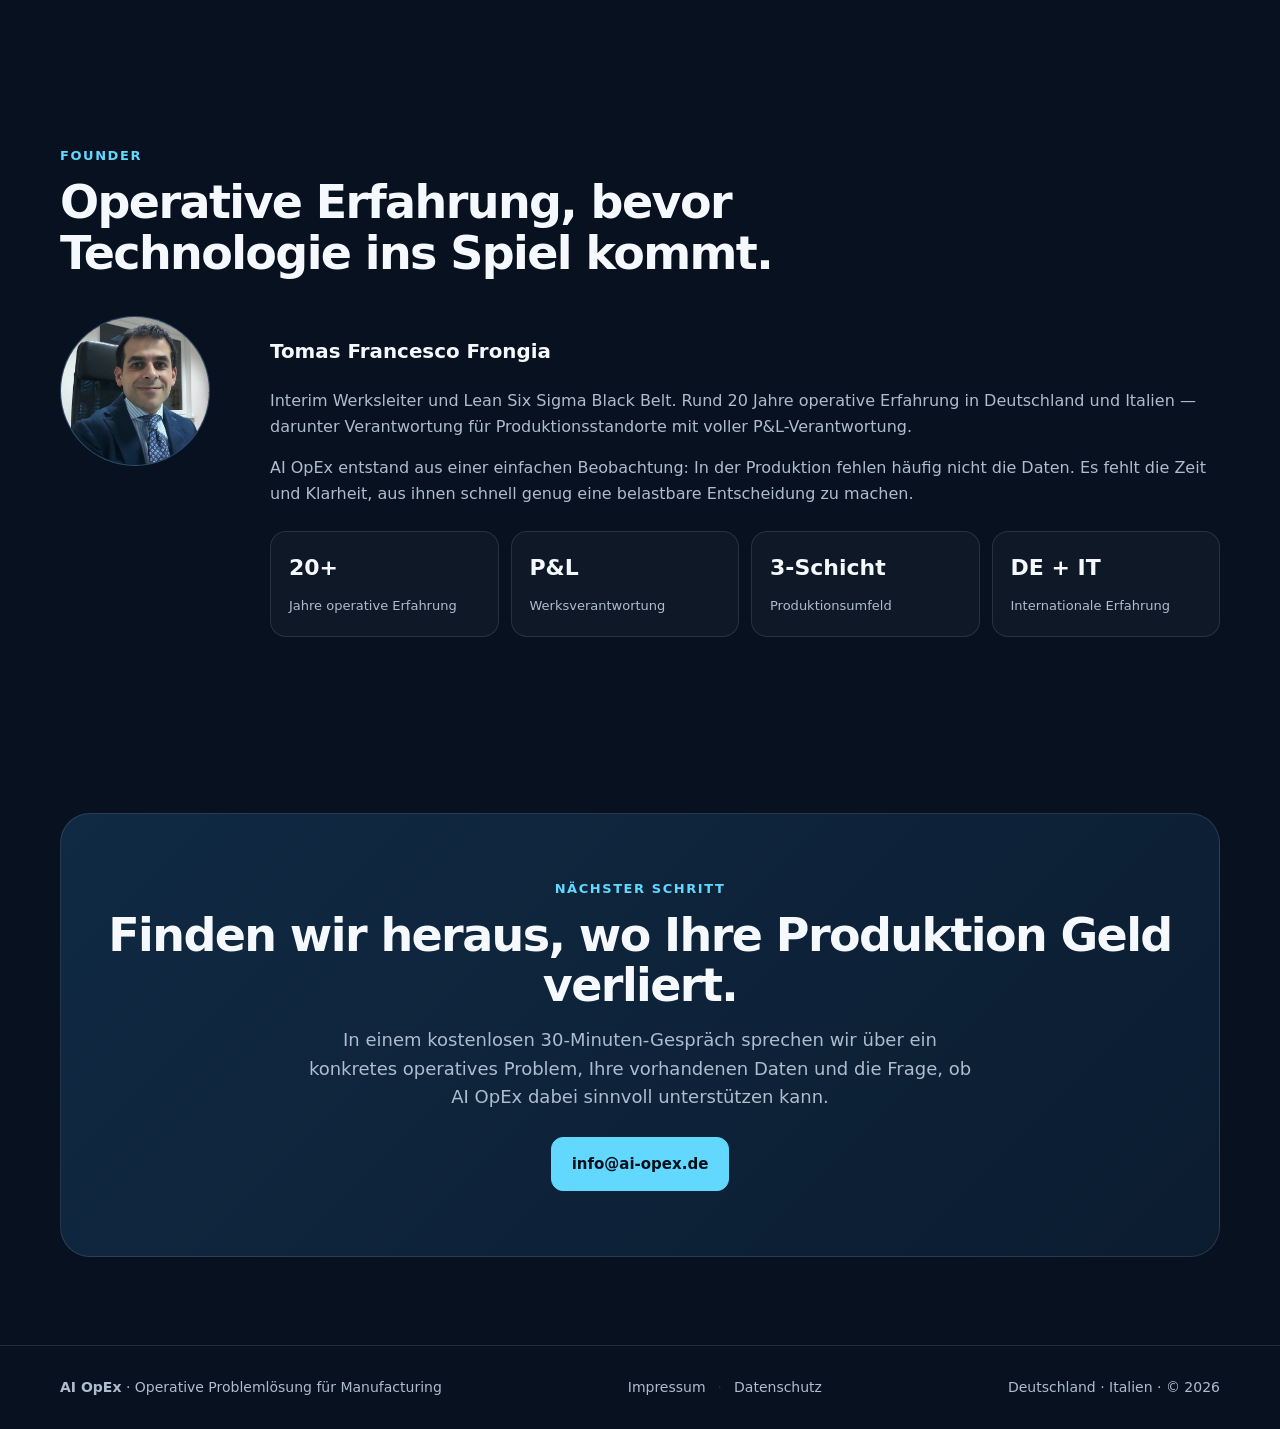
==== commit b8cf7d2d: "Simplify bio text in index.html Removed redundant phrases for clarity in bio section." ====
--- a/index.html
+++ b/index.html
@@ -2368,16 +2368,14 @@
 
 
       <p class="bio-text" data-de>
-        Interim Werksleiter, Lean Six Sigma Black Belt und Gründer
-        von AI OpEx. Rund 20 Jahre operative Erfahrung in Deutschland
+        Interim Werksleiter und Lean Six Sigma Black Belt. Rund 20 Jahre operative Erfahrung in Deutschland
         und Italien — darunter Verantwortung für Produktionsstandorte
         mit voller P&amp;L-Verantwortung.
       </p>
 
 
       <p class="bio-text hidden" data-en>
-        Interim Plant Manager, Lean Six Sigma Black Belt and founder
-        of AI OpEx. Around 20 years of operational experience in
+        Interim Plant Manager and Lean Six Sigma Black Belt. Around 20 years of operational experience in
         Germany and Italy, including responsibility for manufacturing
         sites with full P&amp;L ownership.
       </p>
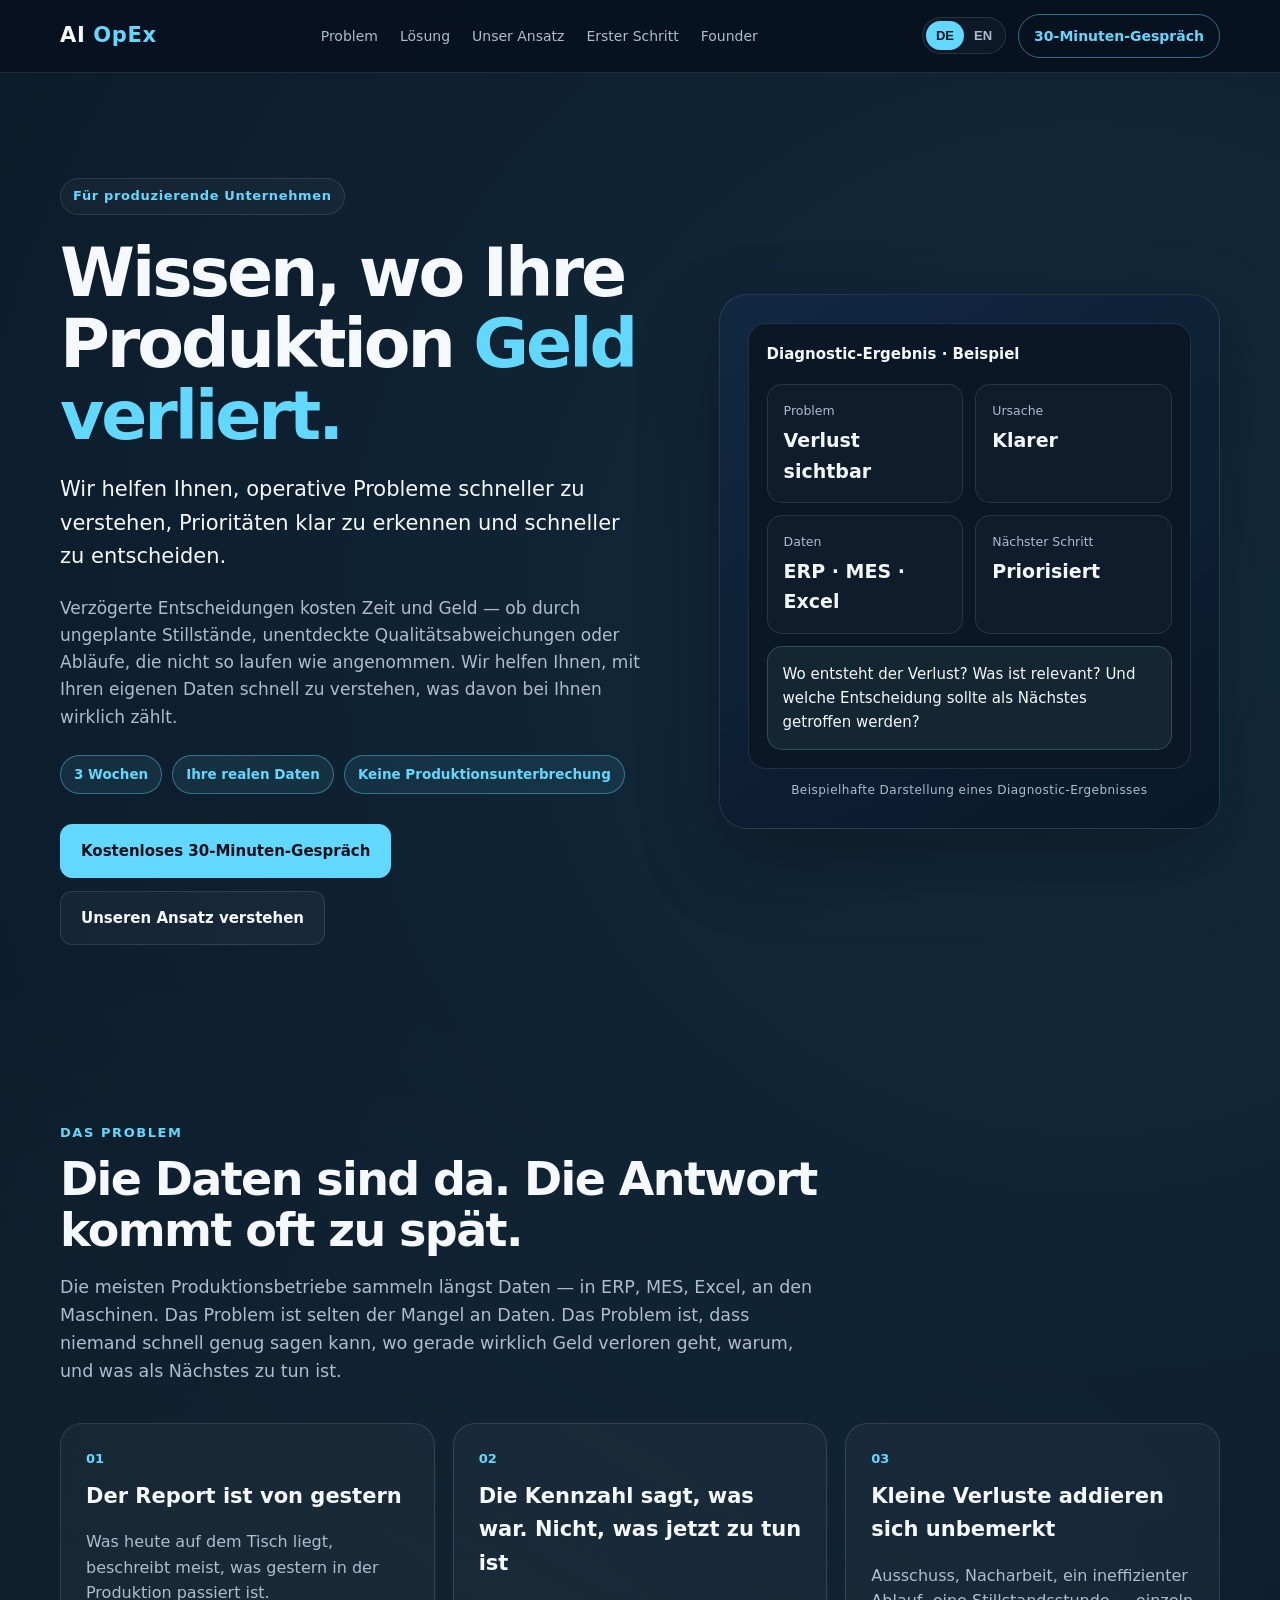
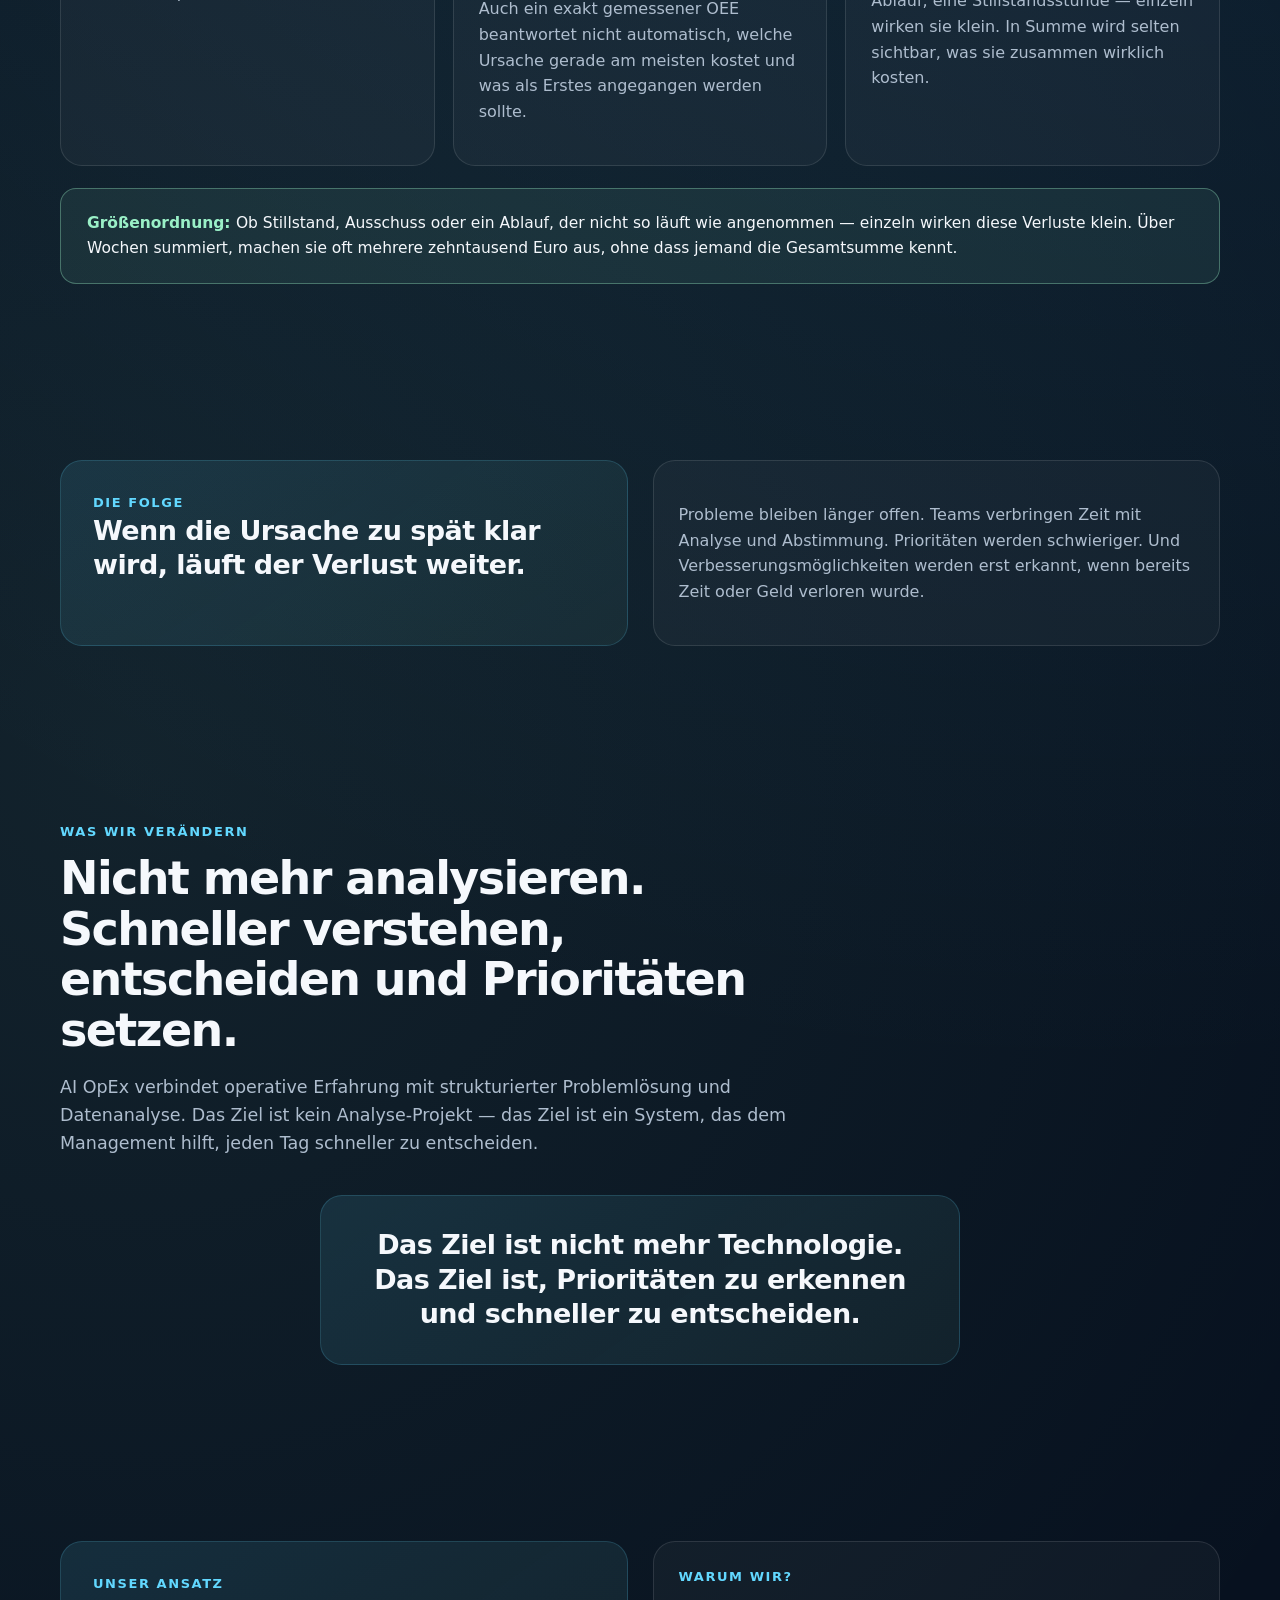
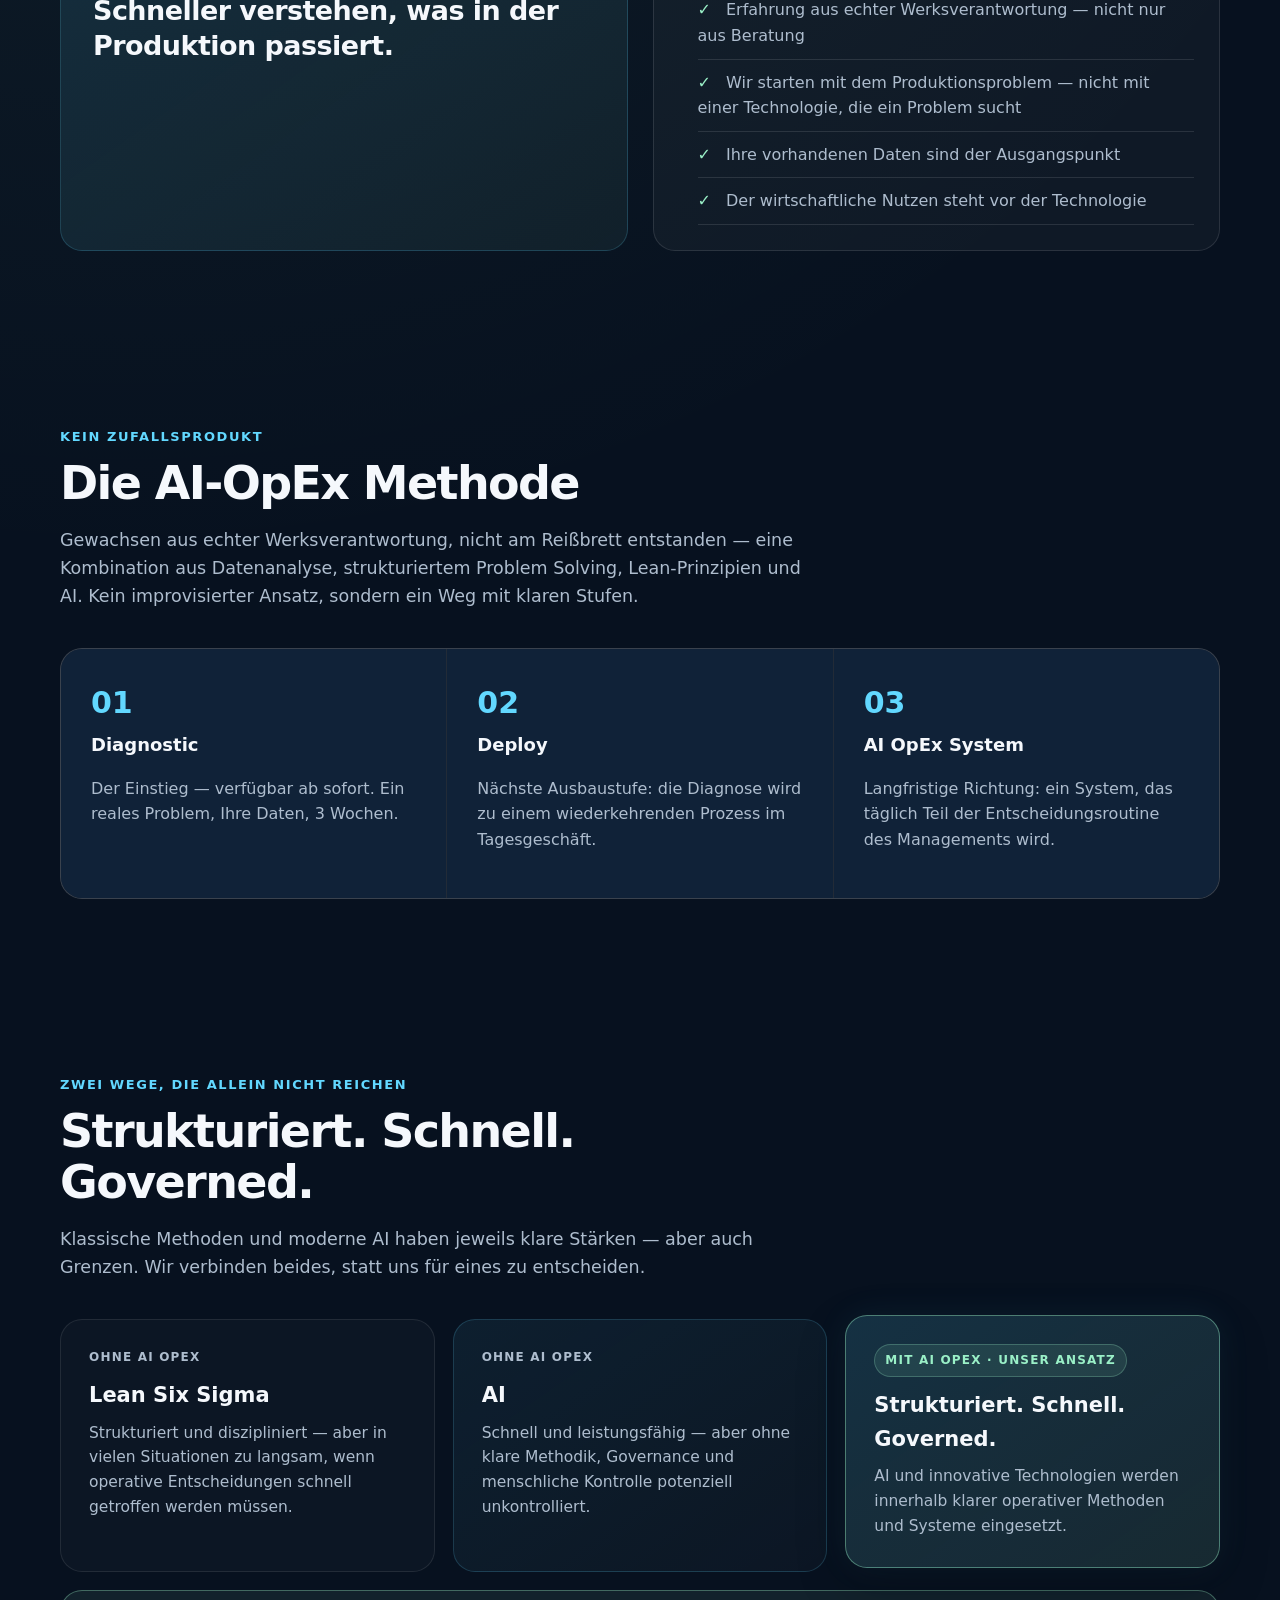
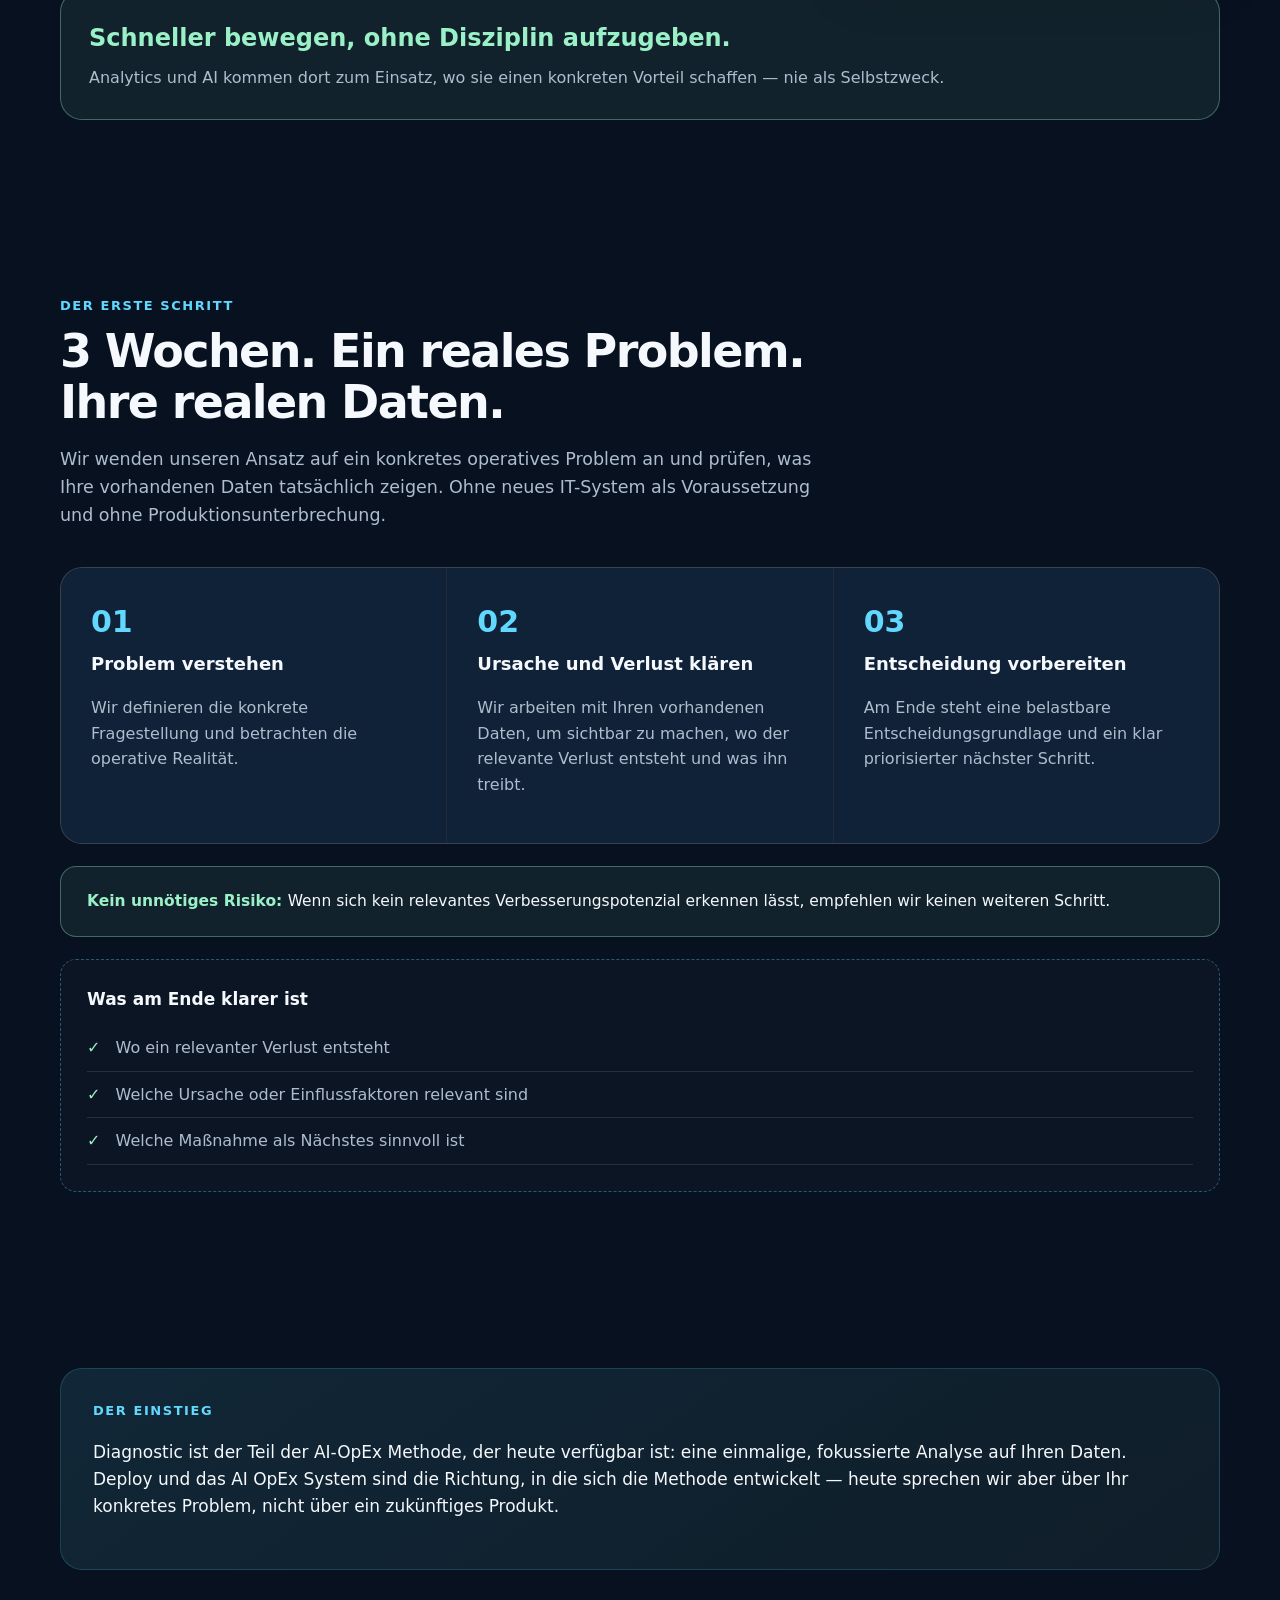
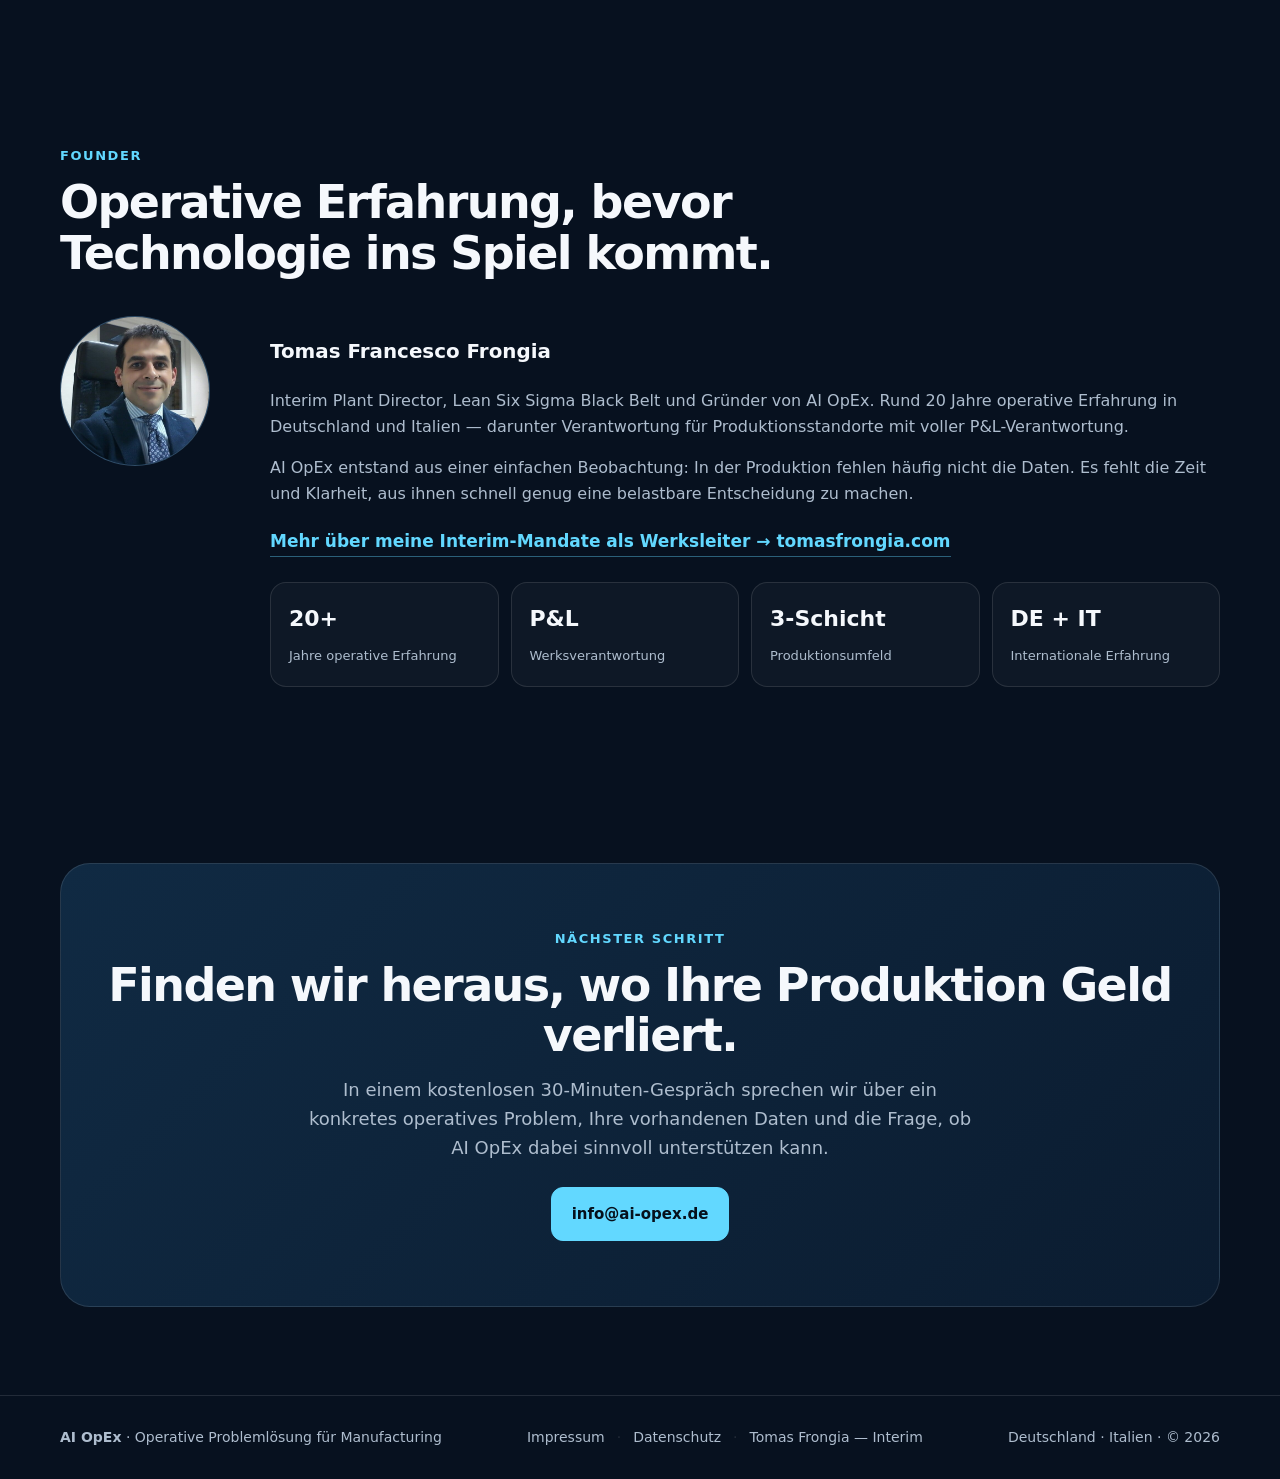
==== commit 9afbd327: "Add founder links to personal website in index.html Added links to personal website for interim mand" ====
--- a/index.html
+++ b/index.html
@@ -726,6 +726,19 @@
   font-size:13px;
 }
 
+.founder-link{
+  display:inline-block;
+  margin-top:6px;
+  font-weight:800;
+  color:var(--accent);
+  border-bottom:1px solid rgba(98,216,255,.4);
+}
+
+.founder-link:hover{
+  color:var(--accent2);
+  border-color:var(--accent2);
+}
+
 /* =========================================================
 GUARANTEE
 ========================================================= */
@@ -2368,14 +2381,16 @@
 
 
       <p class="bio-text" data-de>
-        Interim Werksleiter und Lean Six Sigma Black Belt. Rund 20 Jahre operative Erfahrung in Deutschland
+        Interim Plant Director, Lean Six Sigma Black Belt und Gründer
+        von AI OpEx. Rund 20 Jahre operative Erfahrung in Deutschland
         und Italien — darunter Verantwortung für Produktionsstandorte
         mit voller P&amp;L-Verantwortung.
       </p>
 
 
       <p class="bio-text hidden" data-en>
-        Interim Plant Manager and Lean Six Sigma Black Belt. Around 20 years of operational experience in
+        Interim Plant Director, Lean Six Sigma Black Belt and founder
+        of AI OpEx. Around 20 years of operational experience in
         Germany and Italy, including responsibility for manufacturing
         sites with full P&amp;L ownership.
       </p>
@@ -2397,6 +2412,27 @@
       </p>
 
 
+      <a
+        class="founder-link"
+        href="https://www.tomasfrongia.com/"
+        target="_blank"
+        rel="noopener noreferrer"
+        data-de
+      >
+        Mehr über meine Interim-Mandate als Werksleiter → tomasfrongia.com
+      </a>
+
+      <a
+        class="founder-link hidden"
+        href="https://www.tomasfrongia.com/"
+        target="_blank"
+        rel="noopener noreferrer"
+        data-en
+      >
+        More on my interim plant management engagements → tomasfrongia.com
+      </a>
+
+
       <div class="stats">
 
 
@@ -2592,6 +2628,20 @@
     </a>
 
 
+    <span class="footer-sep">
+      ·
+    </span>
+
+
+    <a
+      href="https://www.tomasfrongia.com/"
+      target="_blank"
+      rel="noopener noreferrer"
+    >
+      Tomas Frongia — Interim
+    </a>
+
+
   </div>
 
 
@@ -2678,4 +2728,3 @@
 
 
 
-
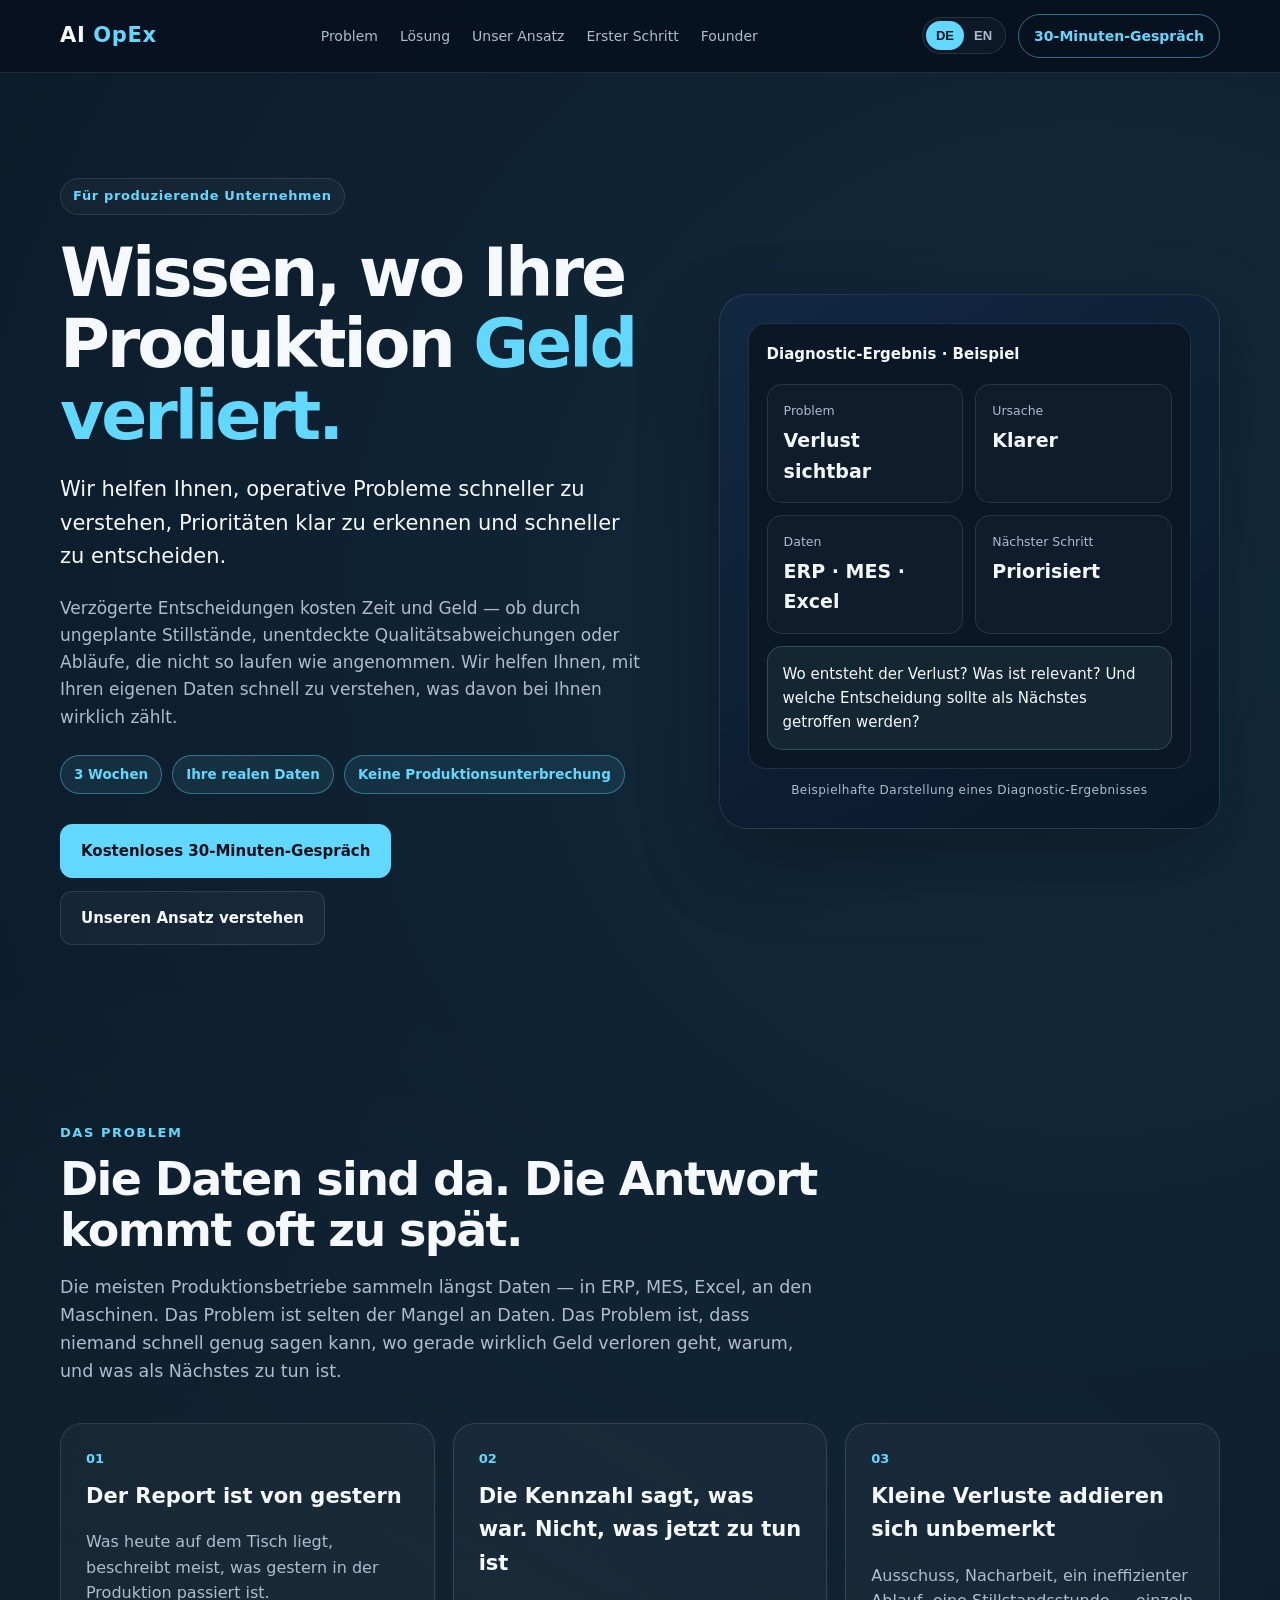
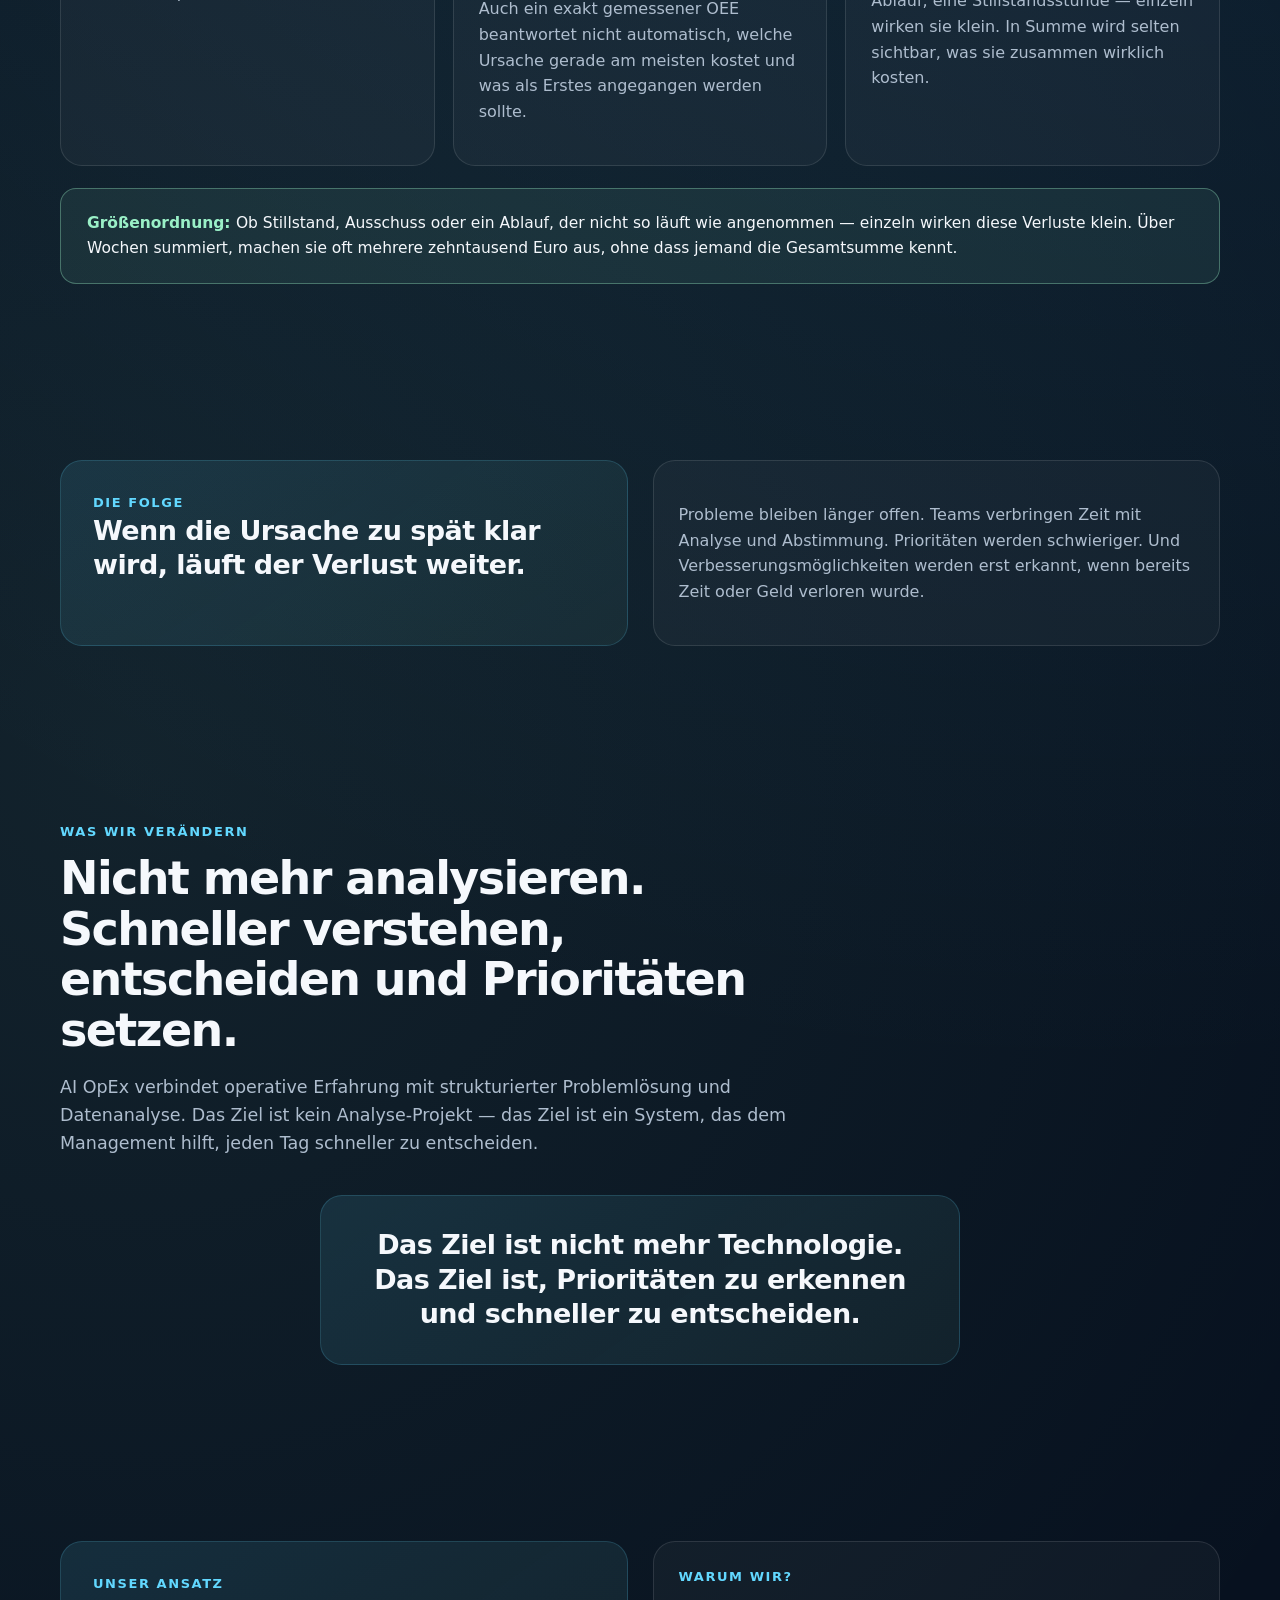
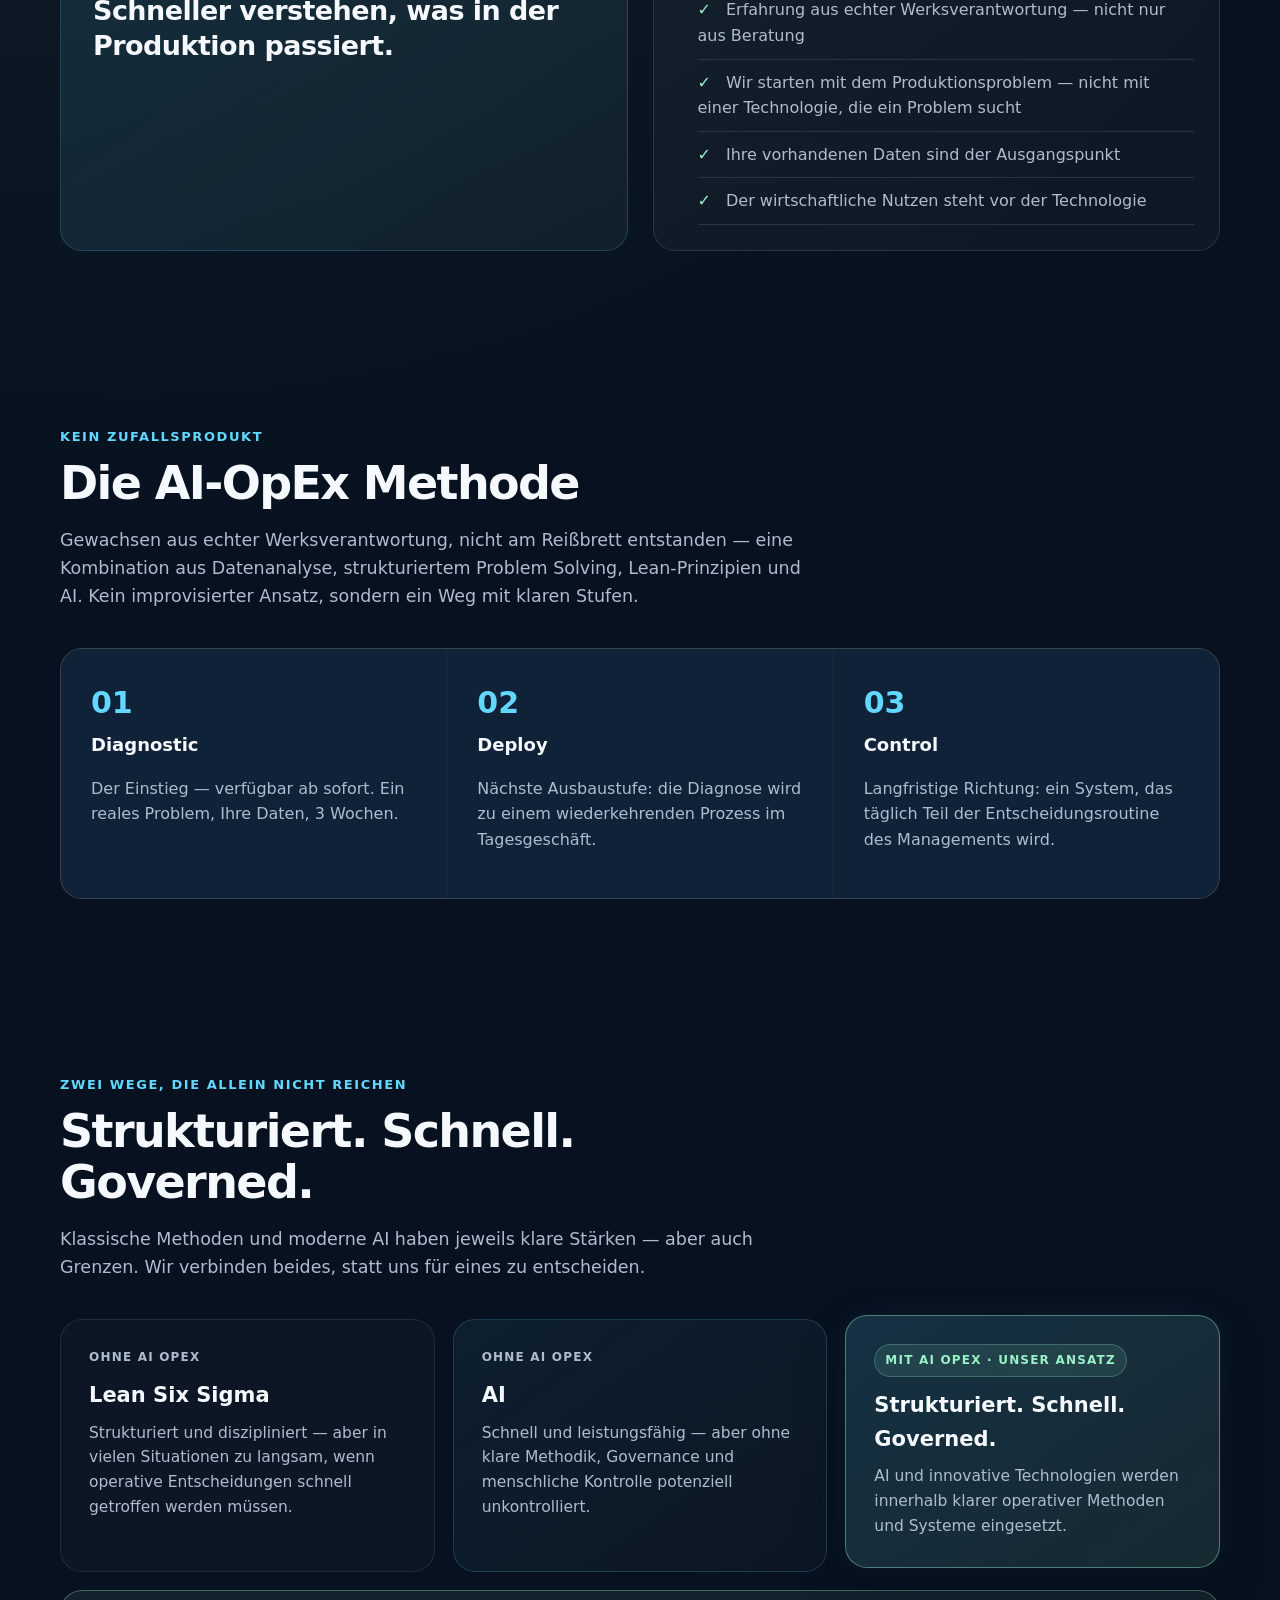
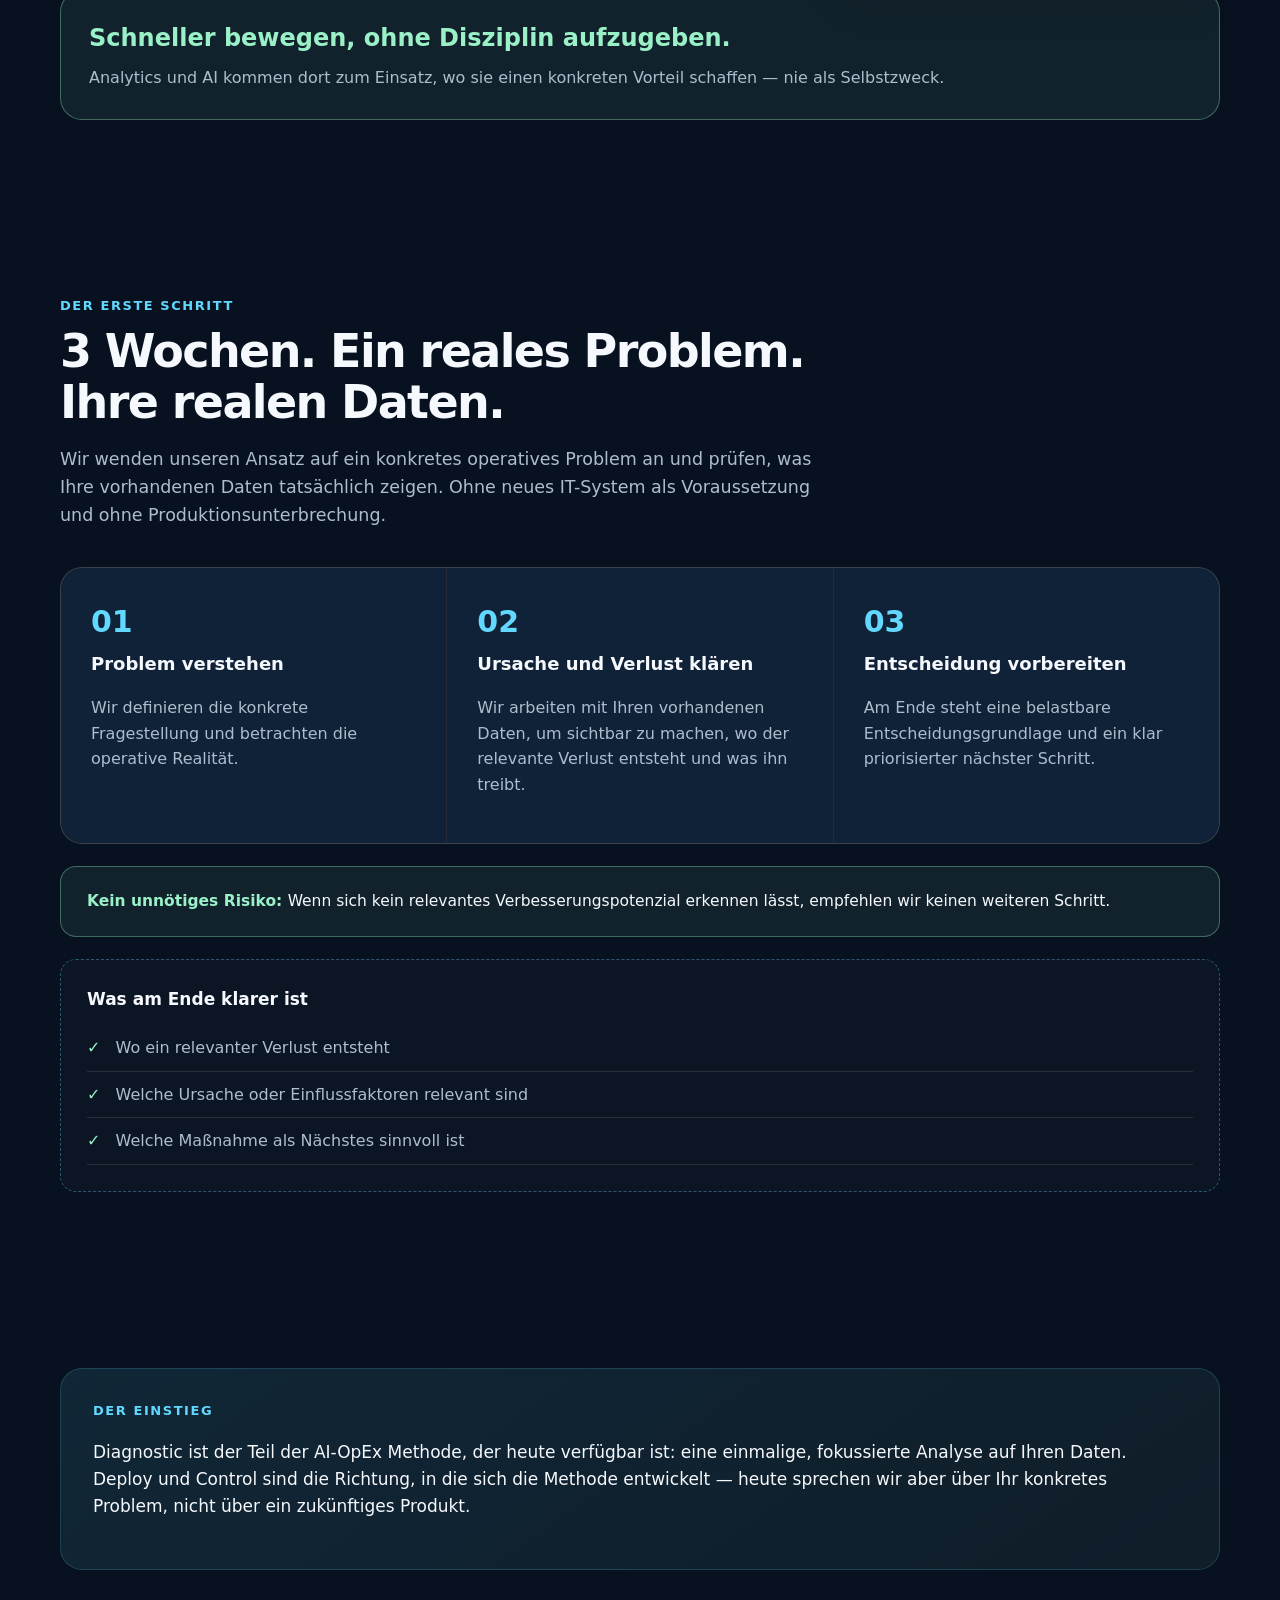
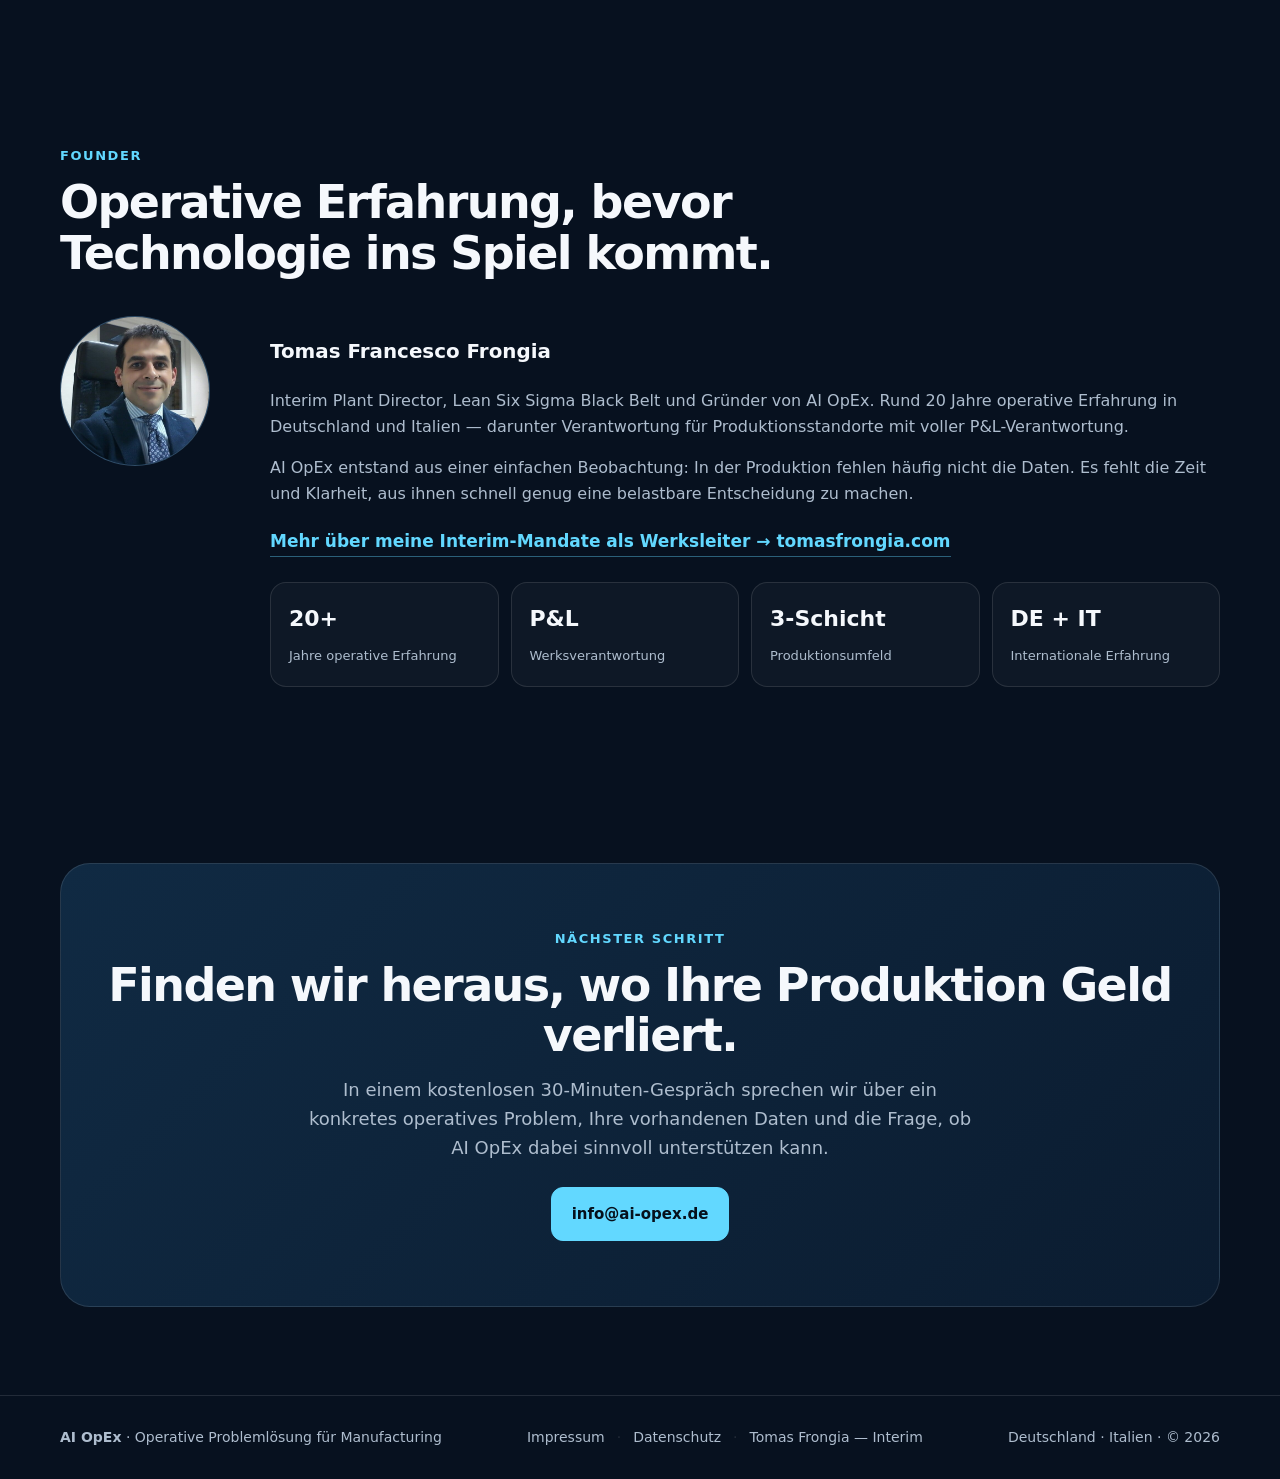
==== commit 7823121b: "Replace 'AI OpEx System' with 'Control'" ====
--- a/index.html
+++ b/index.html
@@ -1841,11 +1841,11 @@
       </div>
 
       <h3 data-de>
-        AI OpEx System
+        Control
       </h3>
 
       <h3 data-en class="hidden">
-        AI OpEx System
+        Control
       </h3>
 
       <p data-de>
@@ -2310,7 +2310,7 @@
     <p data-de>
       Diagnostic ist der Teil der AI-OpEx Methode, der heute
       verfügbar ist: eine einmalige, fokussierte Analyse auf
-      Ihren Daten. Deploy und das AI OpEx System sind die
+      Ihren Daten. Deploy und Control sind die
       Richtung, in die sich die Methode entwickelt — heute
       sprechen wir aber über Ihr konkretes Problem, nicht über
       ein zukünftiges Produkt.
@@ -2319,7 +2319,7 @@
     <p data-en class="hidden">
       Diagnostic is the part of the AI-OpEx Method available
       today: a one-off, focused analysis of your data. Deploy
-      and the AI OpEx System are the direction the method is
+      and Control are the direction the method is
       moving in — today, though, we're talking about your
       specific problem, not a future product.
     </p>
@@ -2725,6 +2725,3 @@
 
 </body>
 </html>
-
-
-
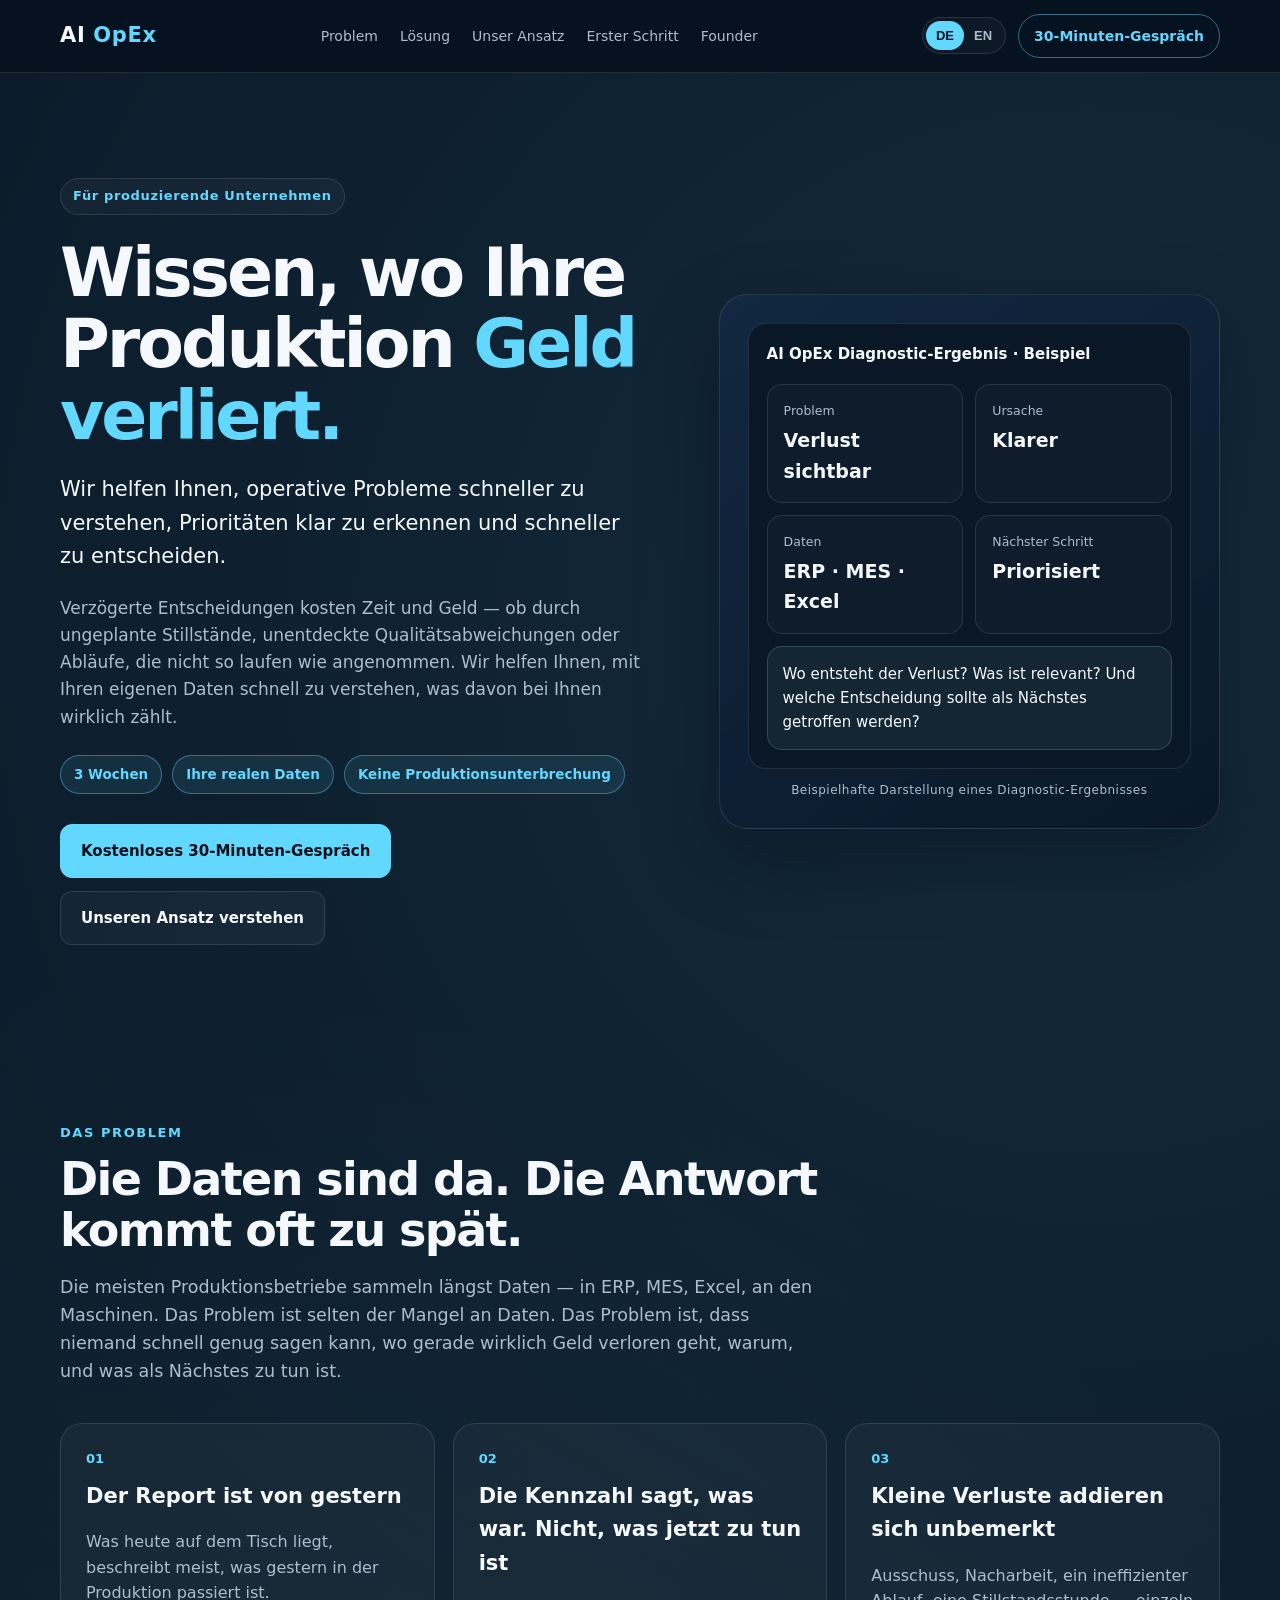
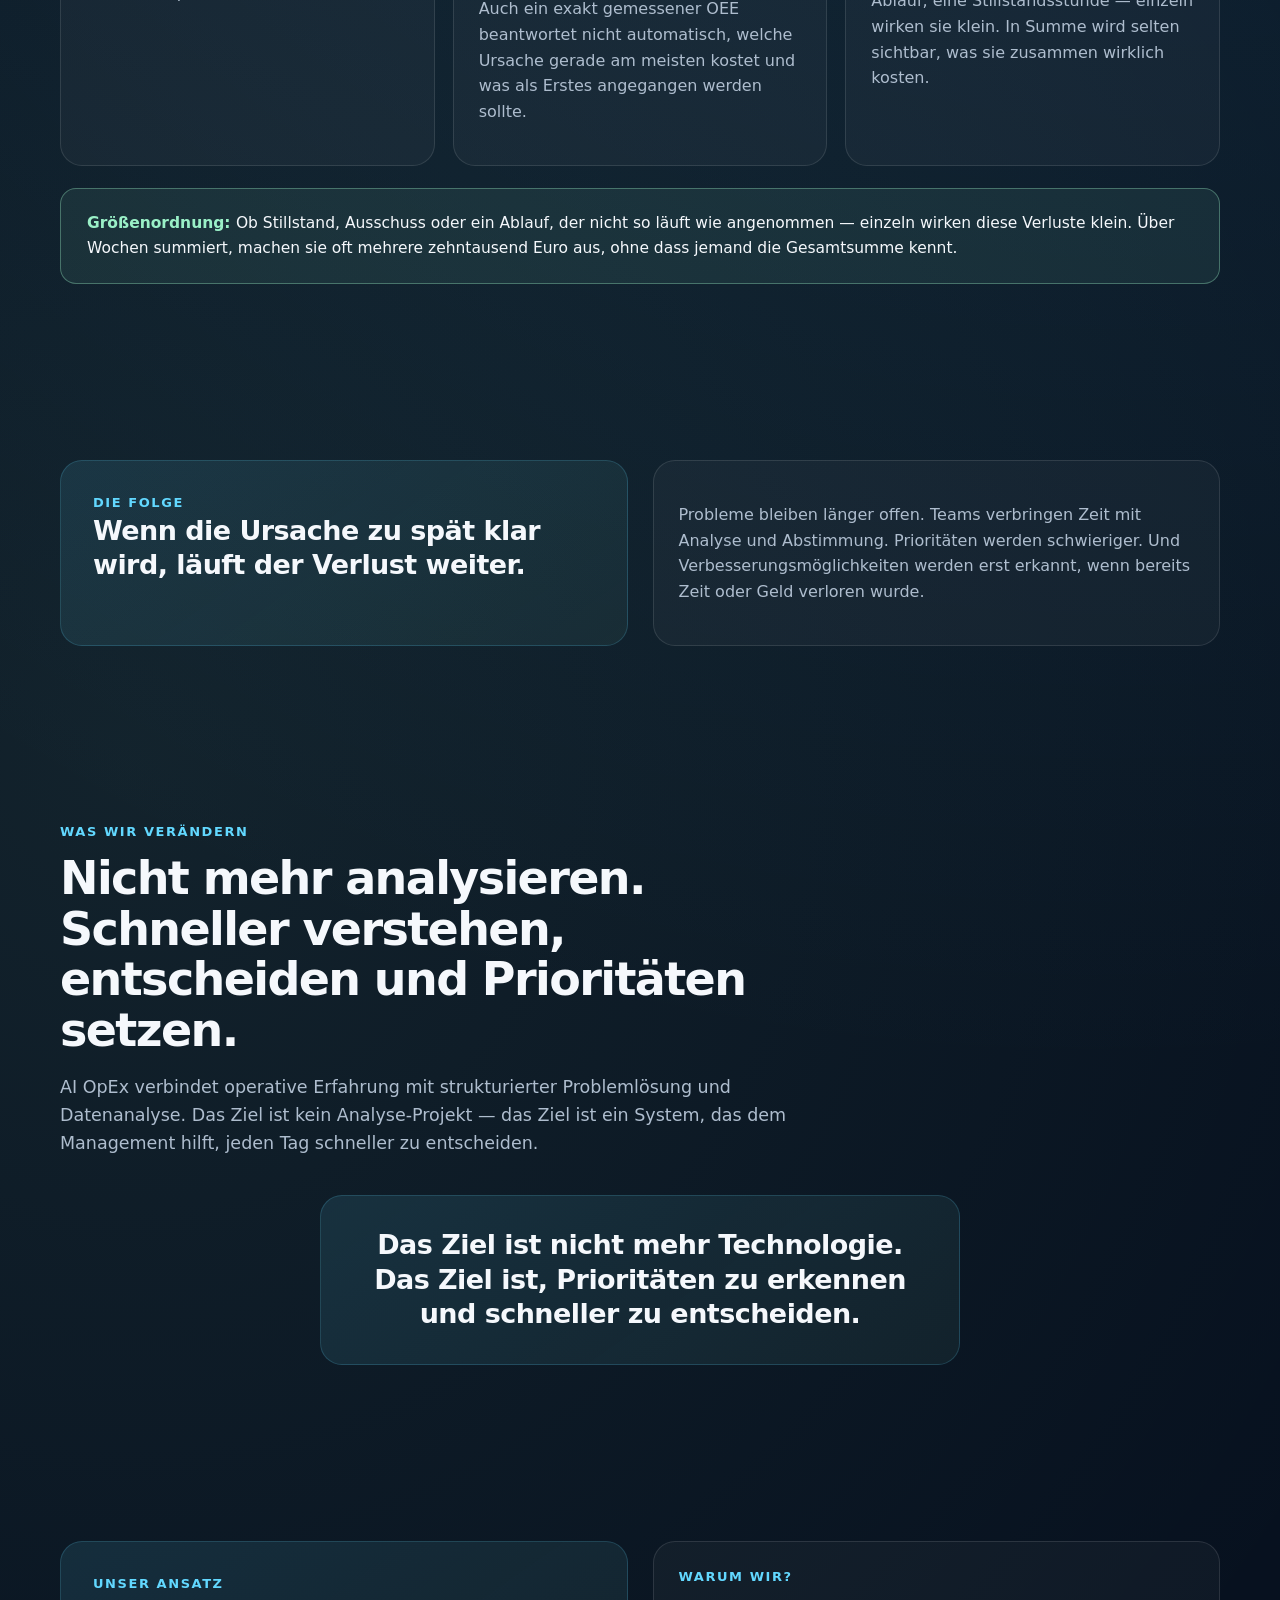
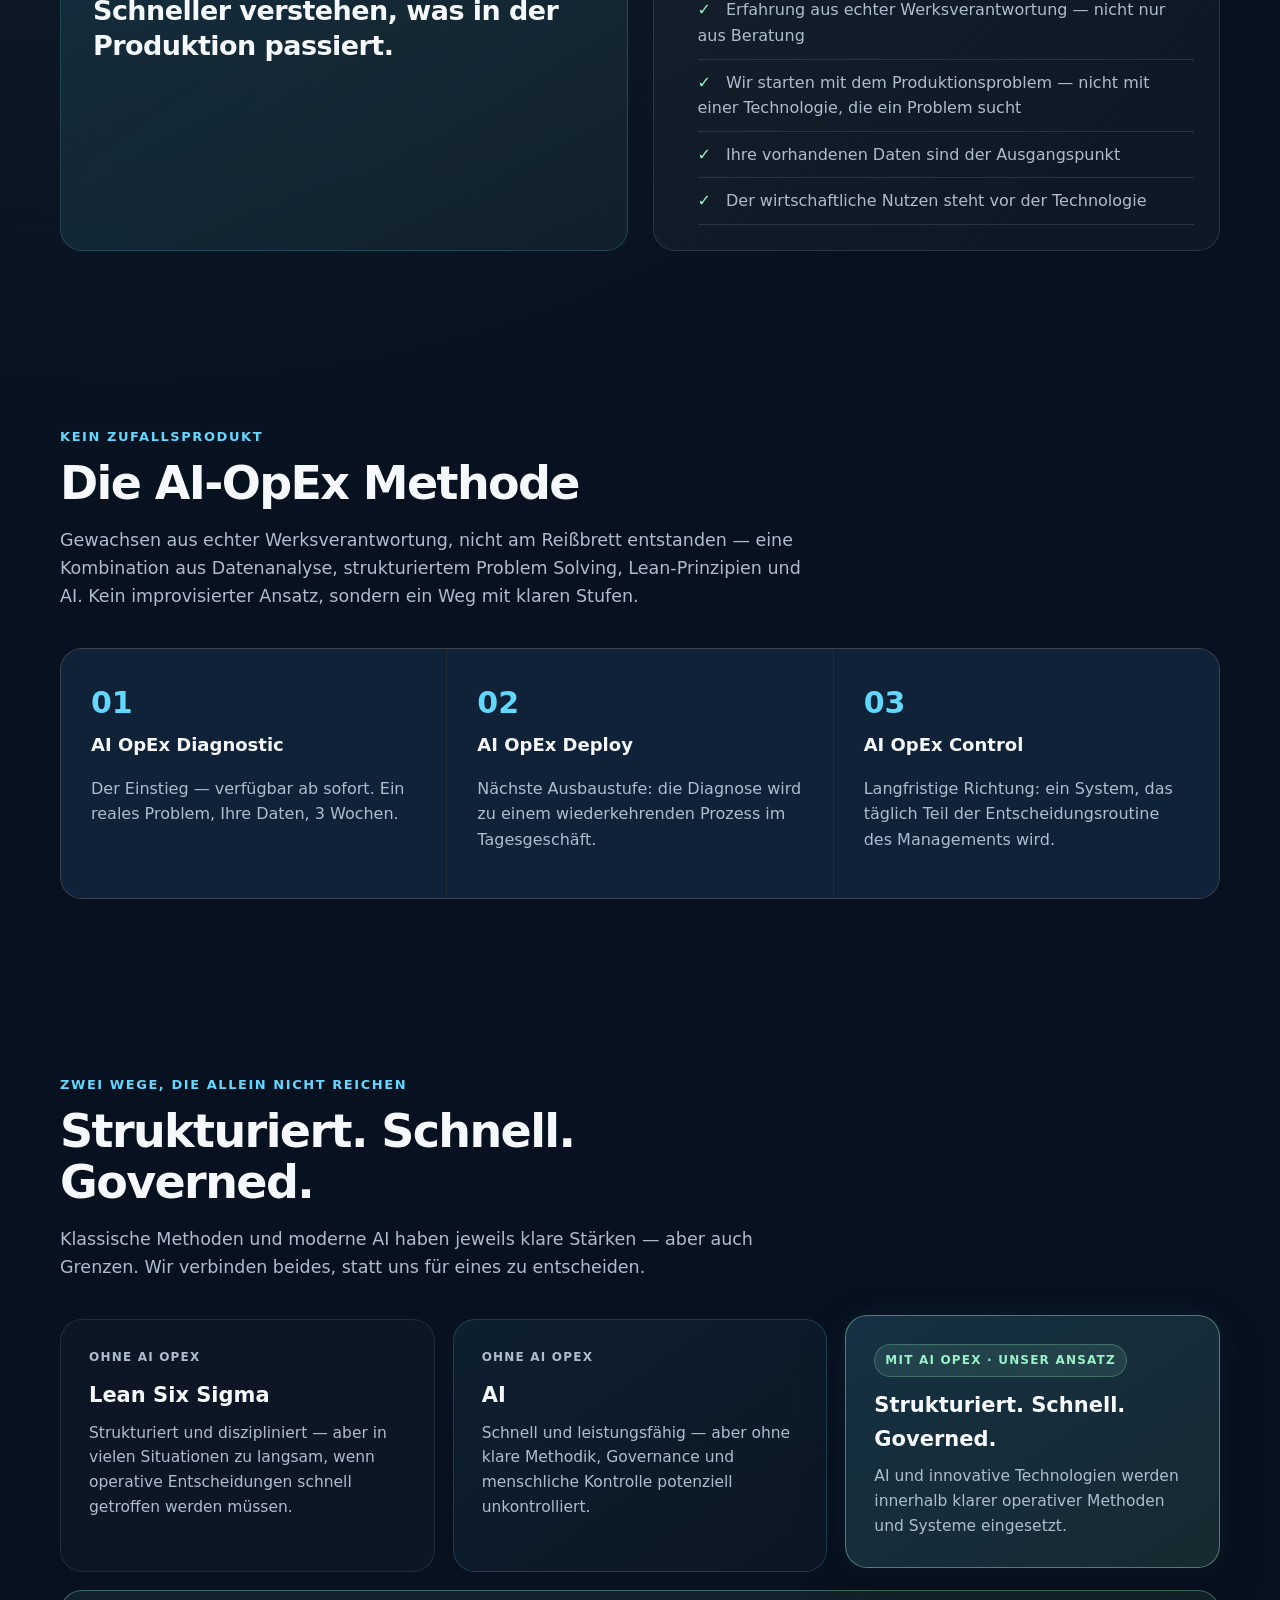
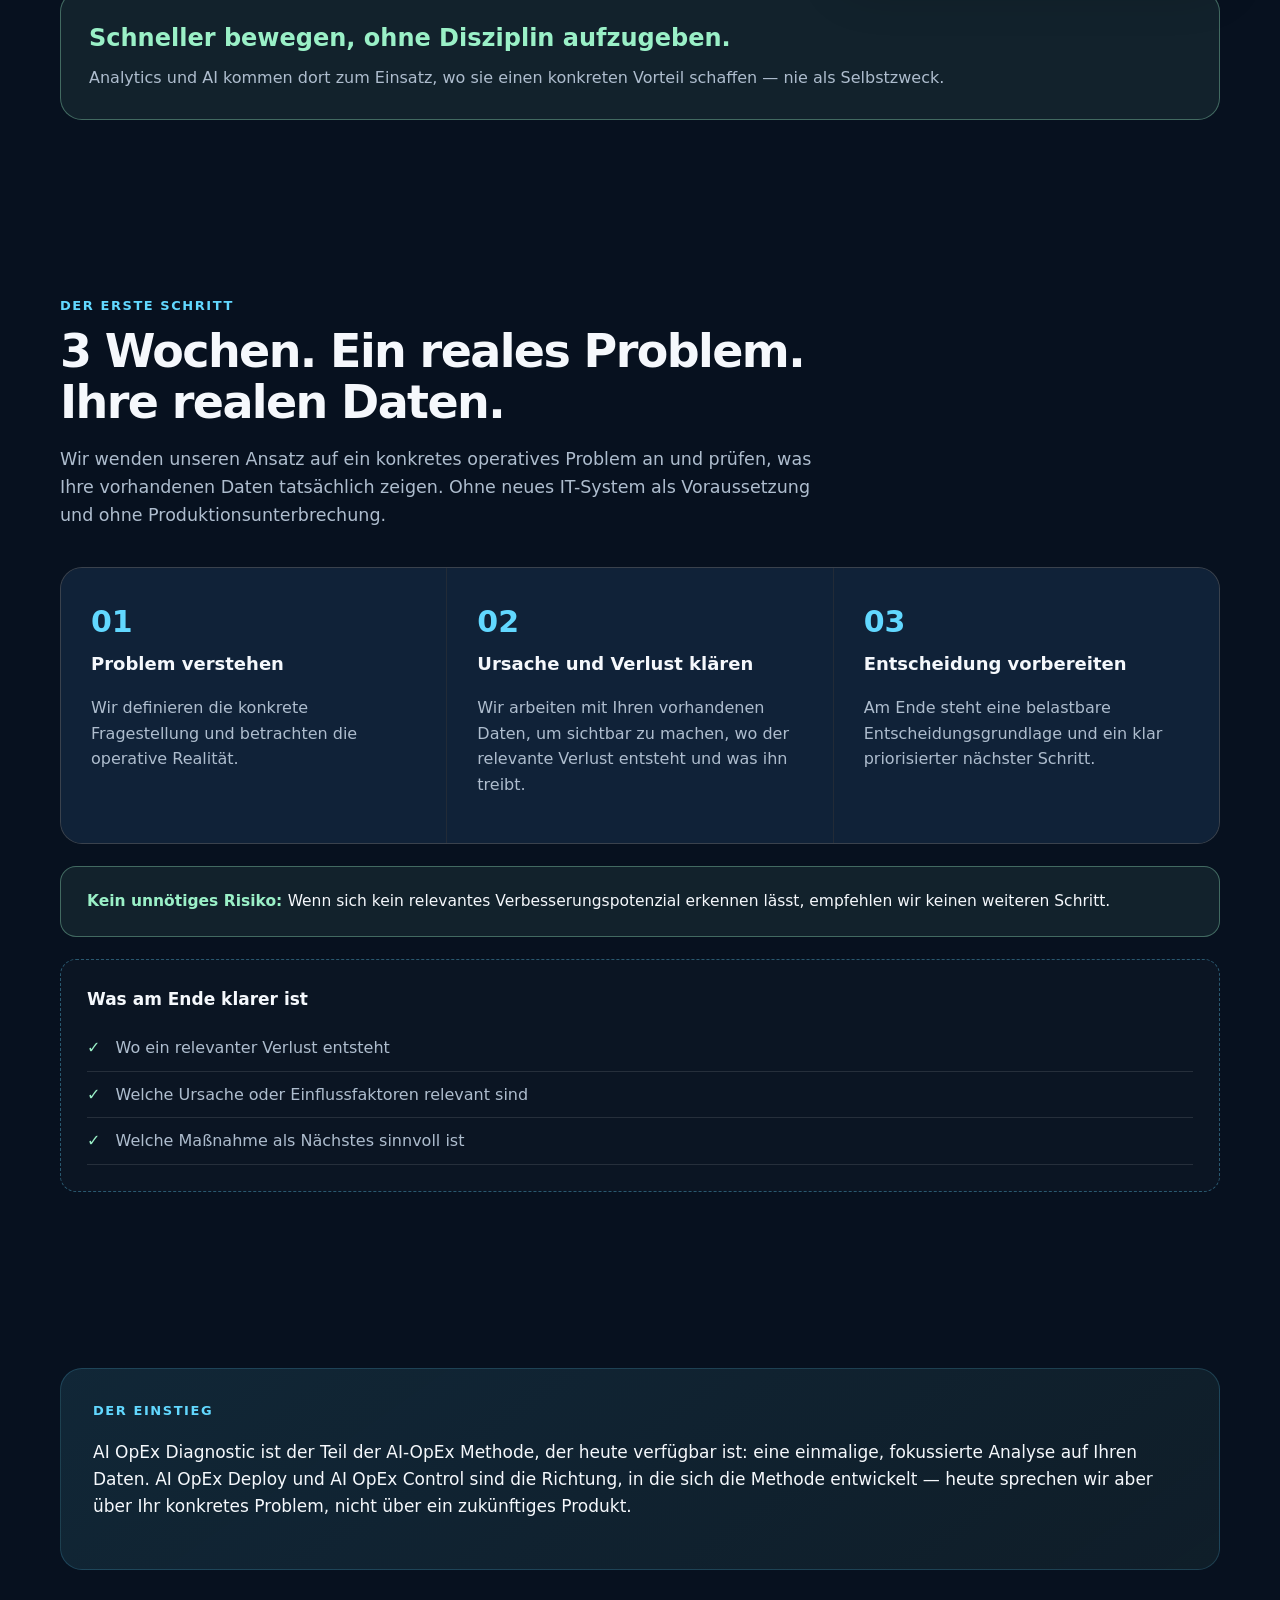
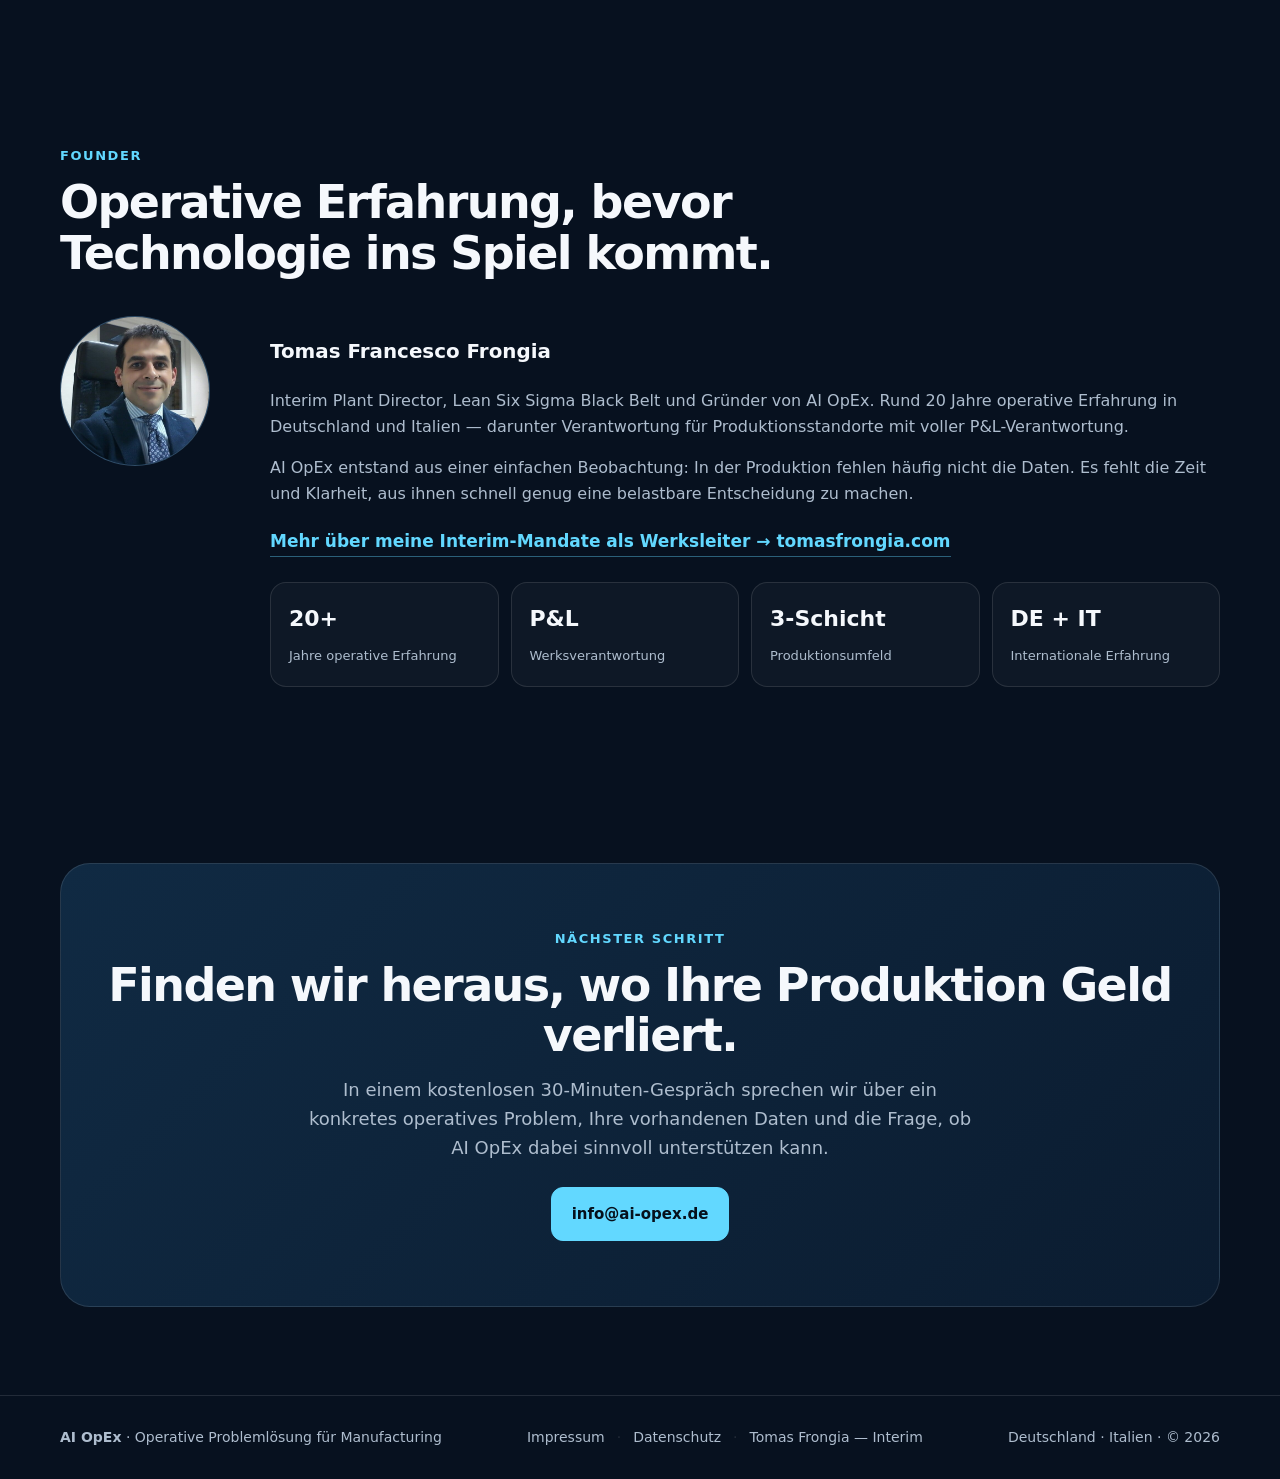
==== commit cd71a604: "Update diagnostic references to include AI OpEx" ====
--- a/index.html
+++ b/index.html
@@ -1185,11 +1185,11 @@
       <div class="dash-top">
 
         <strong data-de>
-          Diagnostic-Ergebnis · Beispiel
+          AI OpEx Diagnostic-Ergebnis · Beispiel
         </strong>
 
         <strong data-en class="hidden">
-          Diagnostic result · example
+          AI OpEx Diagnostic result · example
         </strong>
 
       </div>
@@ -1789,11 +1789,11 @@
       </div>
 
       <h3 data-de>
-        Diagnostic
+        AI OpEx Diagnostic
       </h3>
 
       <h3 data-en class="hidden">
-        Diagnostic
+        AI OpEx Diagnostic
       </h3>
 
       <p data-de>
@@ -1815,11 +1815,11 @@
       </div>
 
       <h3 data-de>
-        Deploy
+        AI OpEx Deploy
       </h3>
 
       <h3 data-en class="hidden">
-        Deploy
+        AI OpEx Deploy
       </h3>
 
       <p data-de>
@@ -1841,11 +1841,11 @@
       </div>
 
       <h3 data-de>
-        Control
+        AI OpEx Control
       </h3>
 
       <h3 data-en class="hidden">
-        Control
+        AI OpEx Control
       </h3>
 
       <p data-de>
@@ -2308,18 +2308,18 @@
 
 
     <p data-de>
-      Diagnostic ist der Teil der AI-OpEx Methode, der heute
+      AI OpEx Diagnostic ist der Teil der AI-OpEx Methode, der heute
       verfügbar ist: eine einmalige, fokussierte Analyse auf
-      Ihren Daten. Deploy und Control sind die
+      Ihren Daten. AI OpEx Deploy und AI OpEx Control sind die
       Richtung, in die sich die Methode entwickelt — heute
       sprechen wir aber über Ihr konkretes Problem, nicht über
       ein zukünftiges Produkt.
     </p>
 
     <p data-en class="hidden">
-      Diagnostic is the part of the AI-OpEx Method available
-      today: a one-off, focused analysis of your data. Deploy
-      and Control are the direction the method is
+      AI OpEx Diagnostic is the part of the AI-OpEx Method available
+      today: a one-off, focused analysis of your data. AI OpEx Deploy
+      and AI OpEx Control are the direction the method is
       moving in — today, though, we're talking about your
       specific problem, not a future product.
     </p>
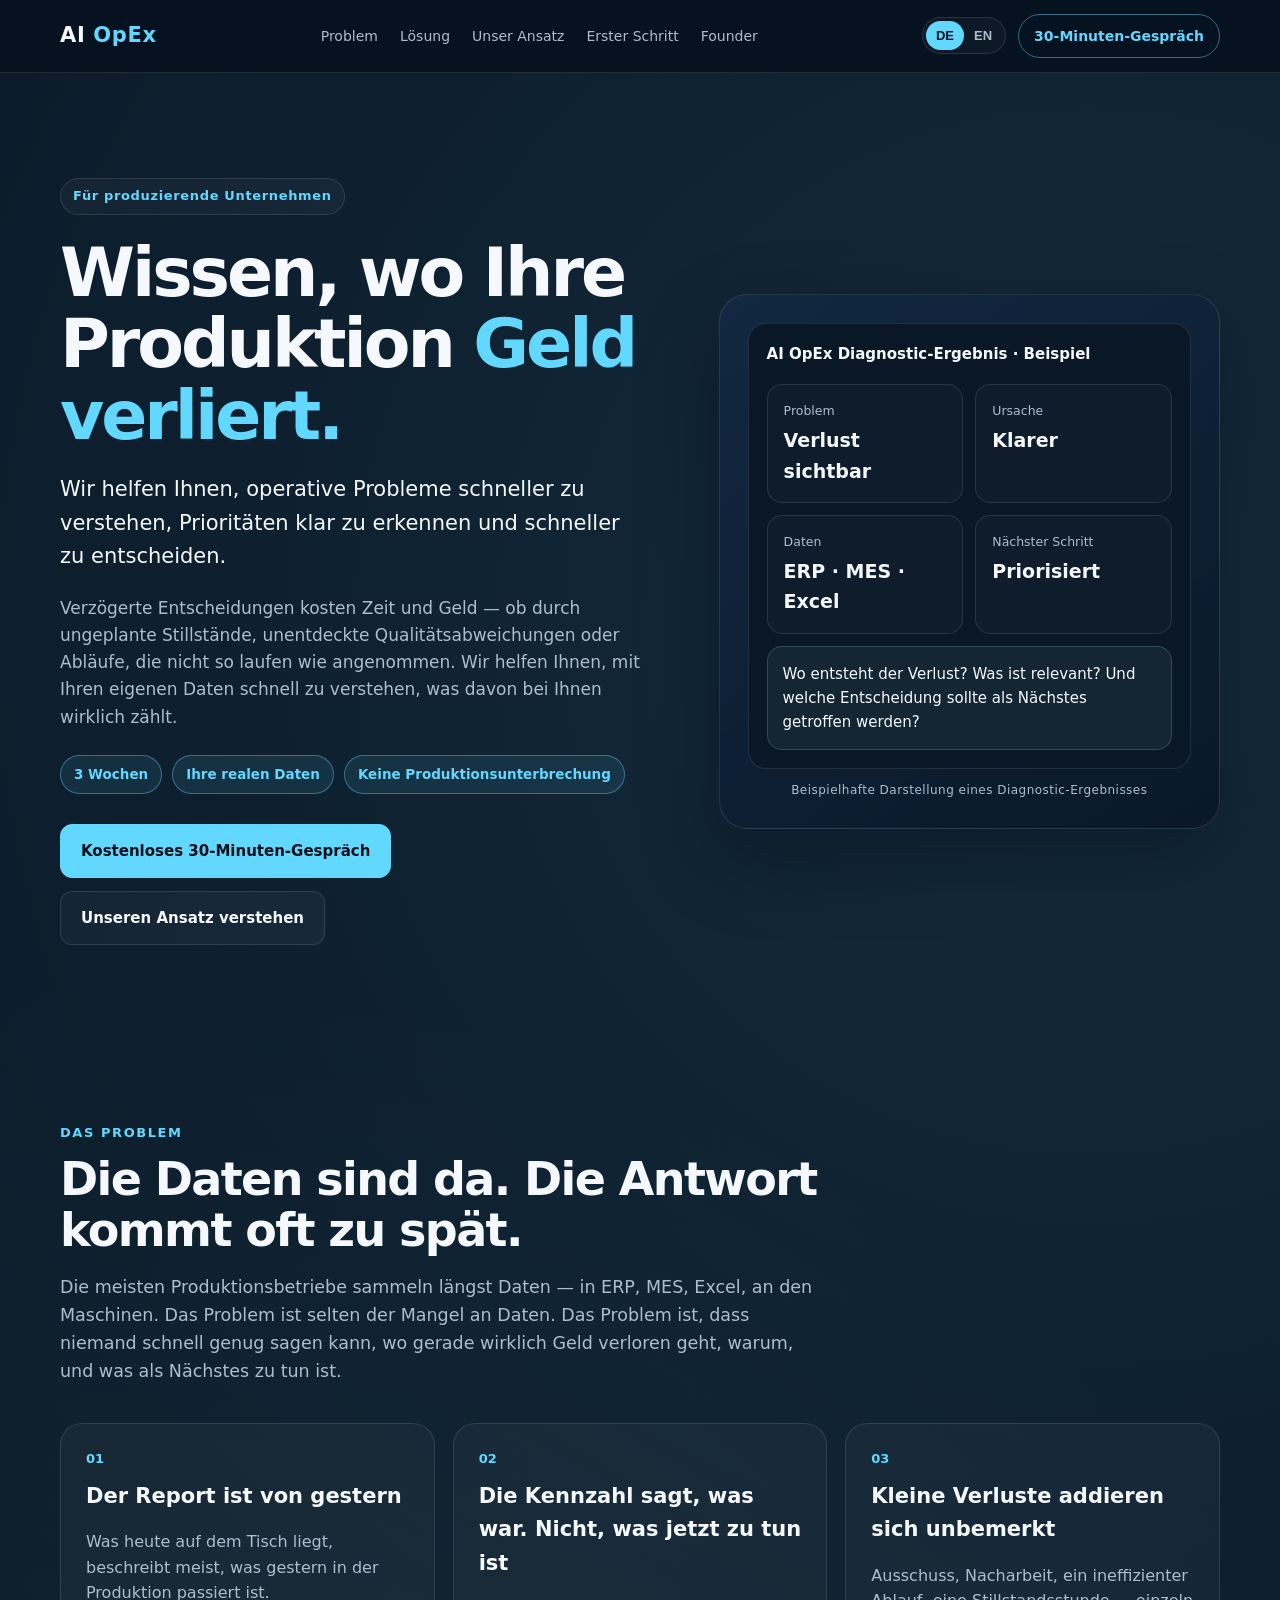
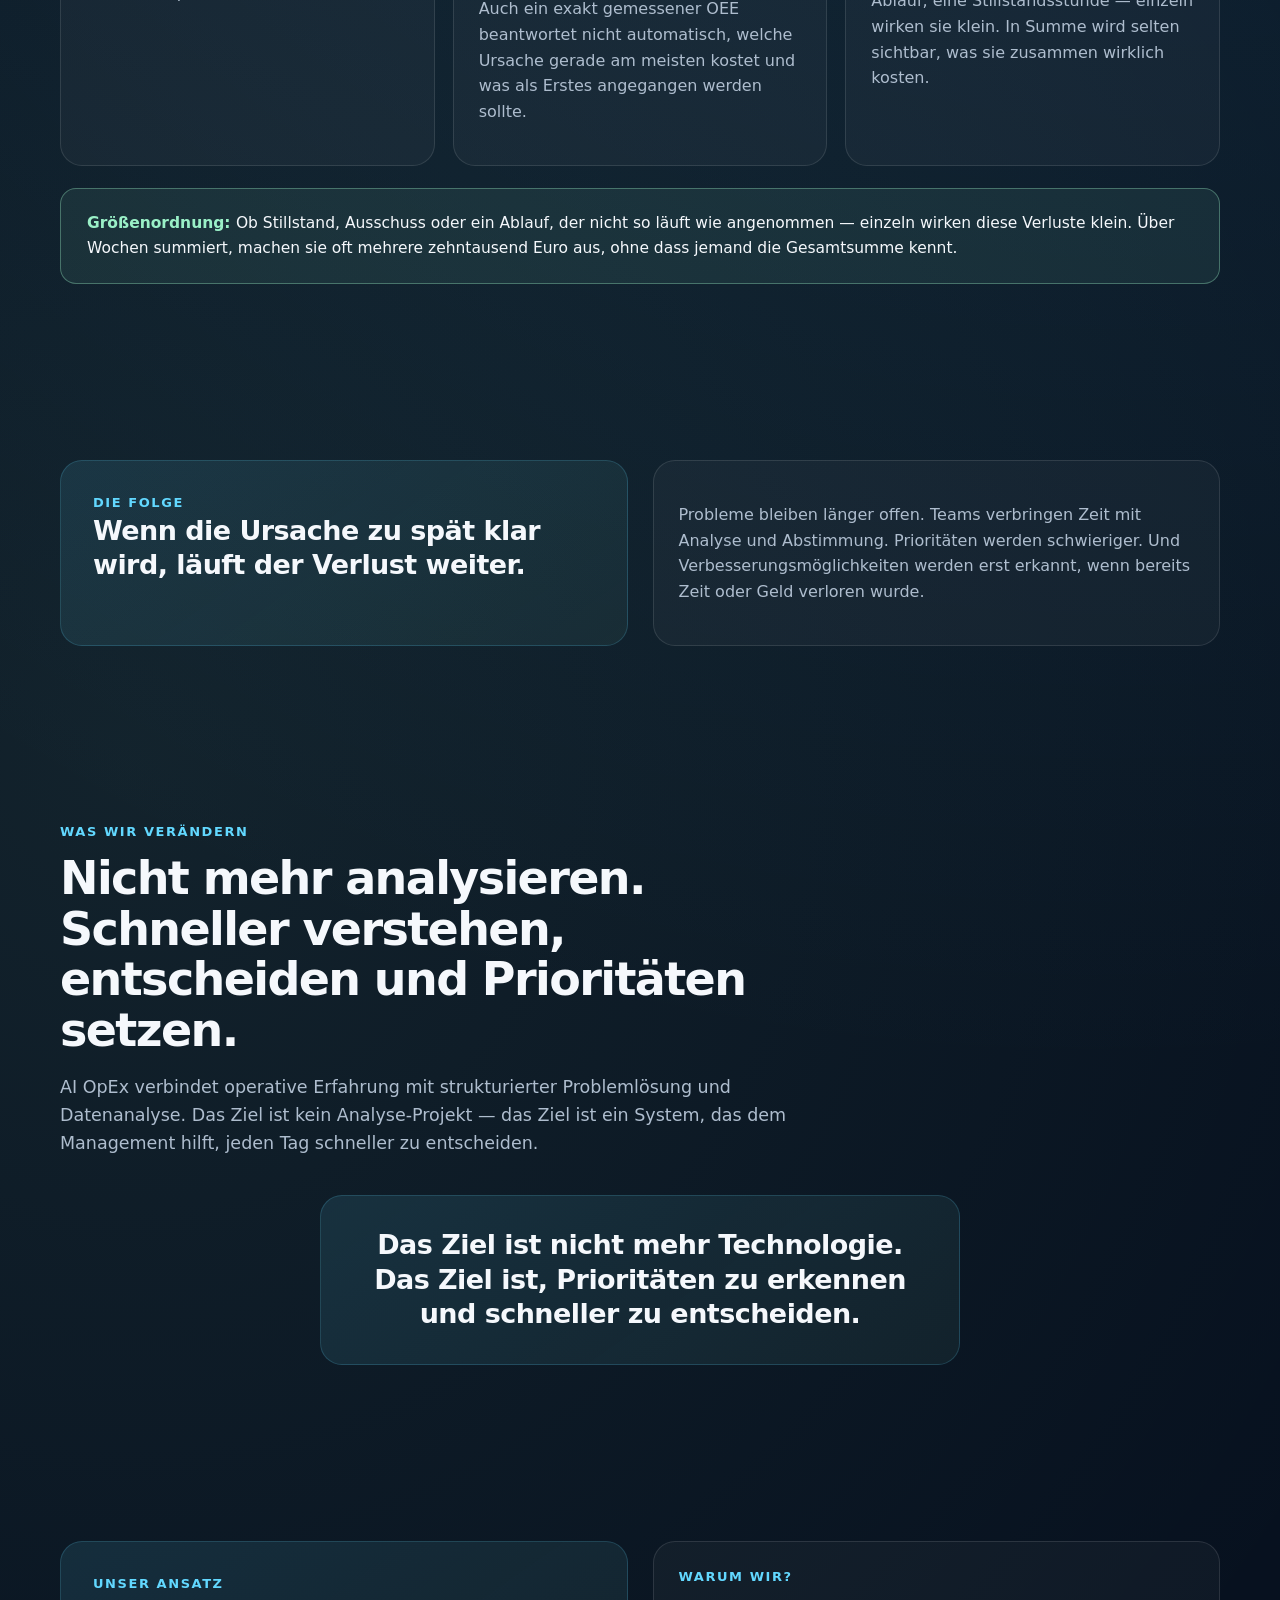
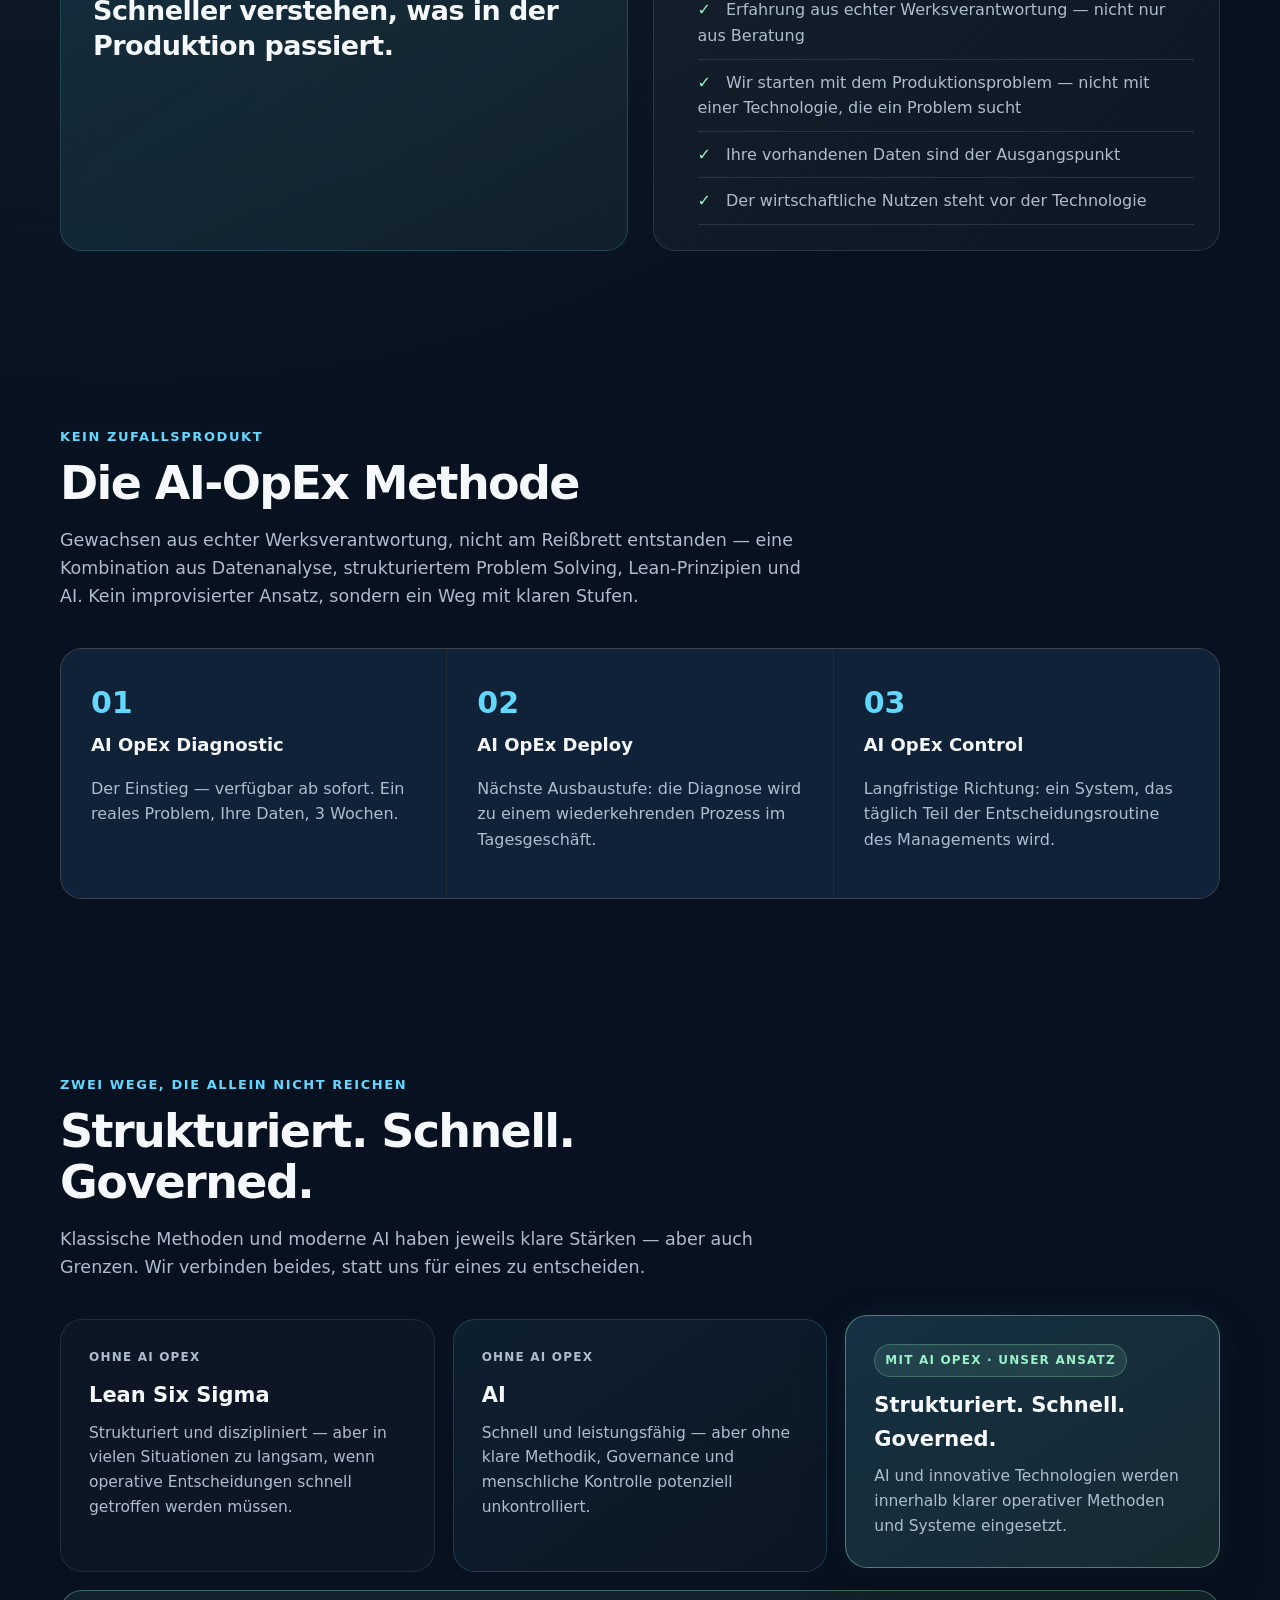
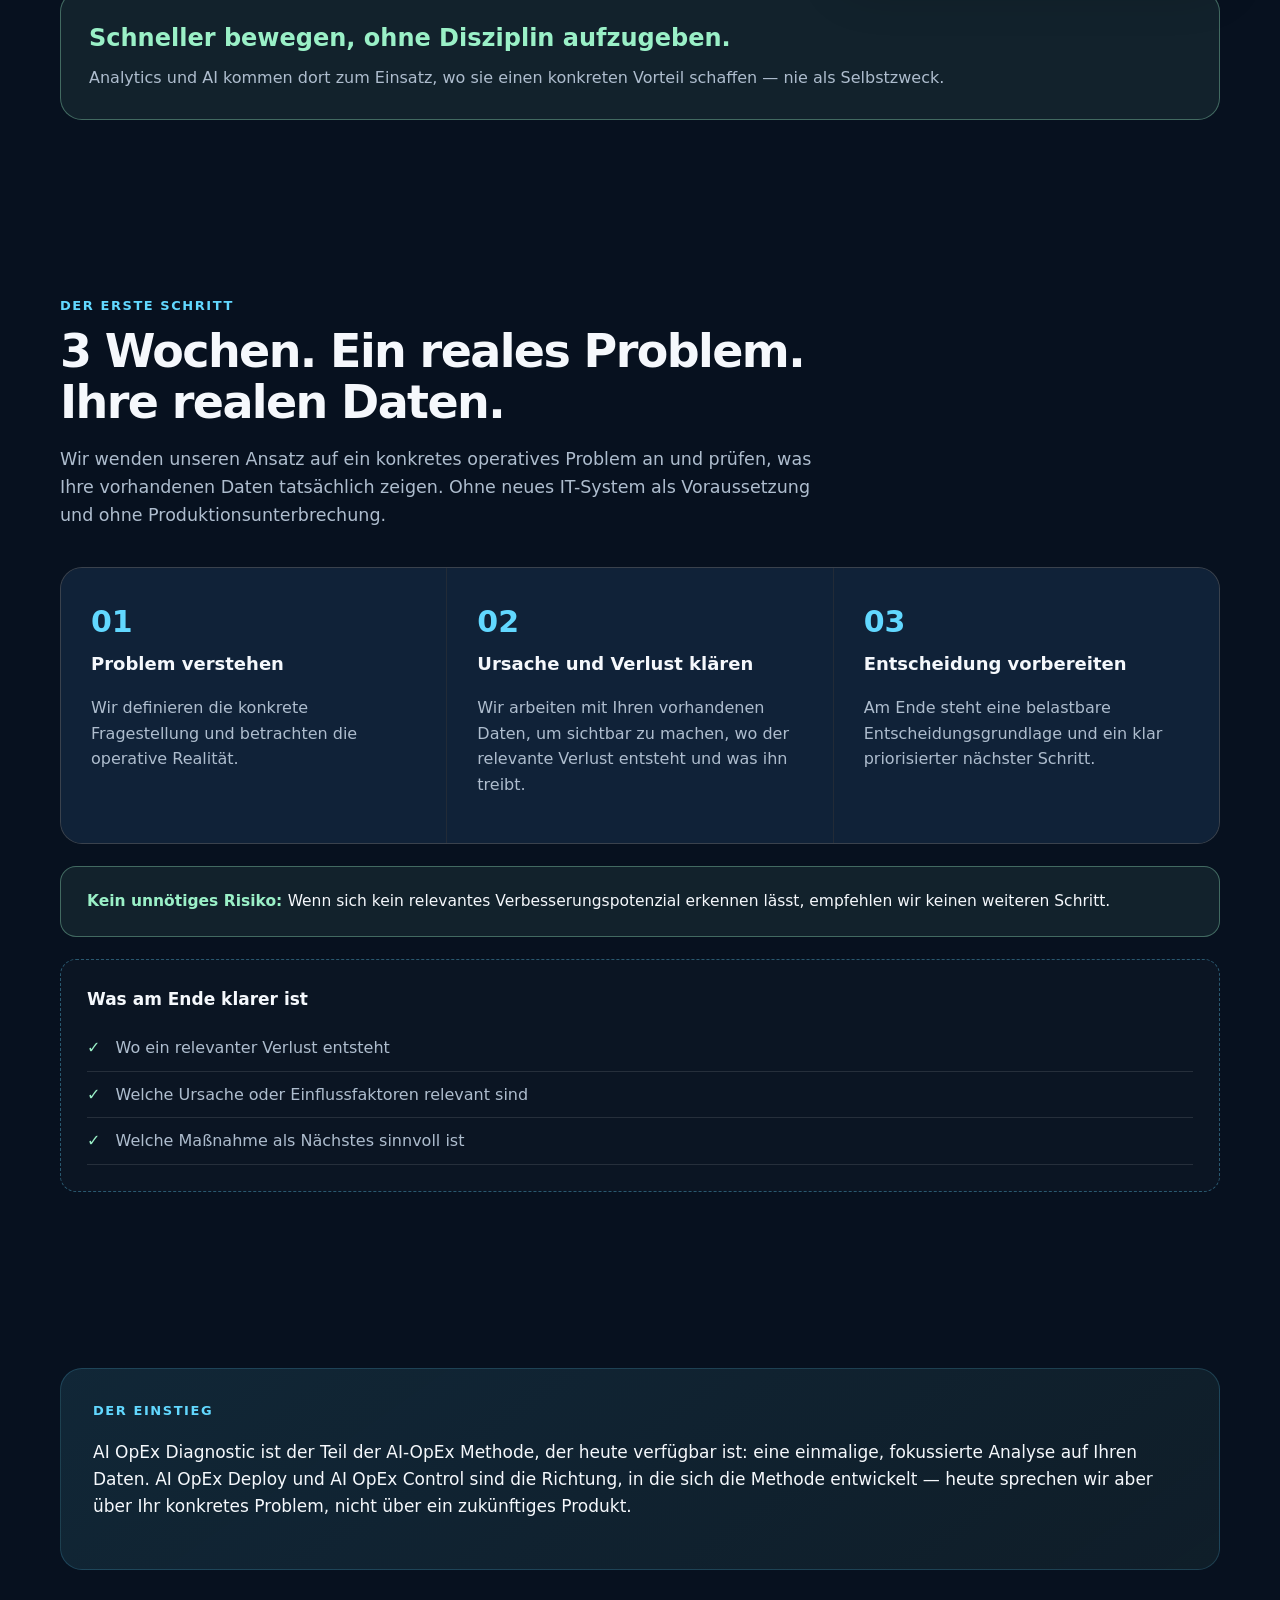
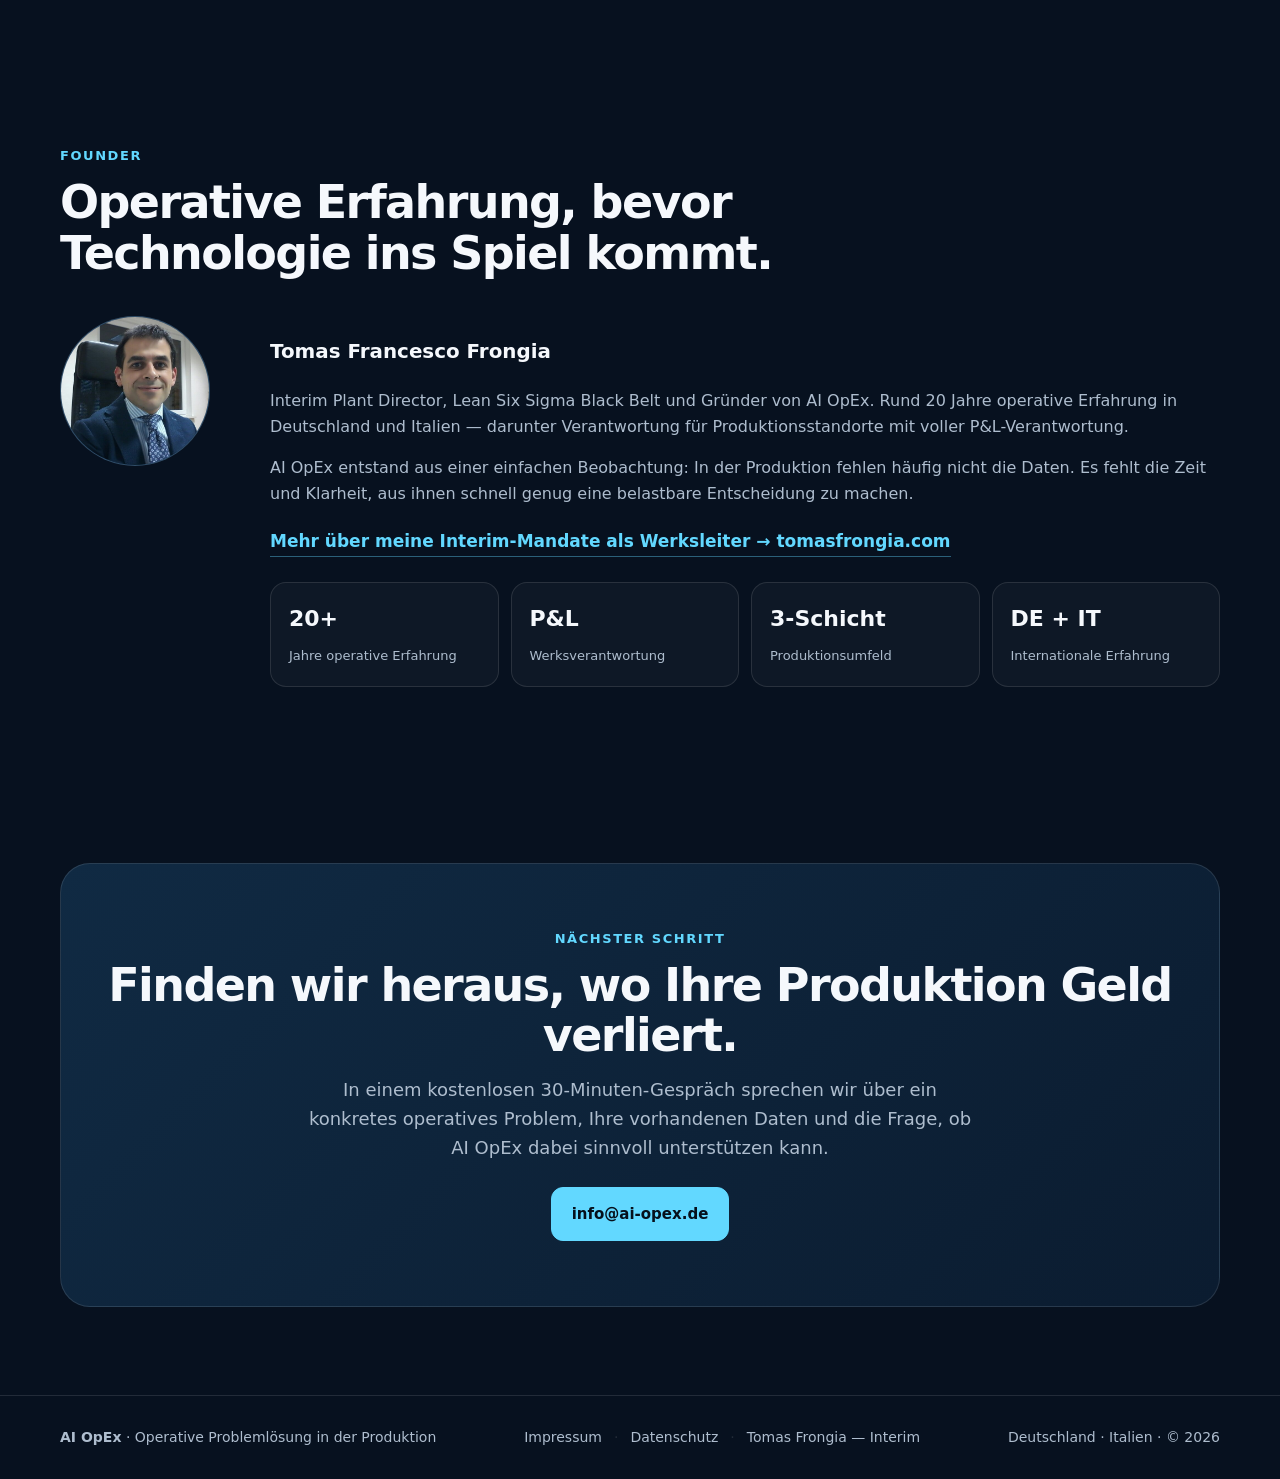
==== commit 609028fc: "Update German translation for Manufacturing section" ====
--- a/index.html
+++ b/index.html
@@ -2590,7 +2590,7 @@
 
   <div>
     <strong>AI OpEx</strong>
-    · Operative Problemlösung für Manufacturing
+    · Operative Problemlösung in der Produktion
   </div>
 
 
